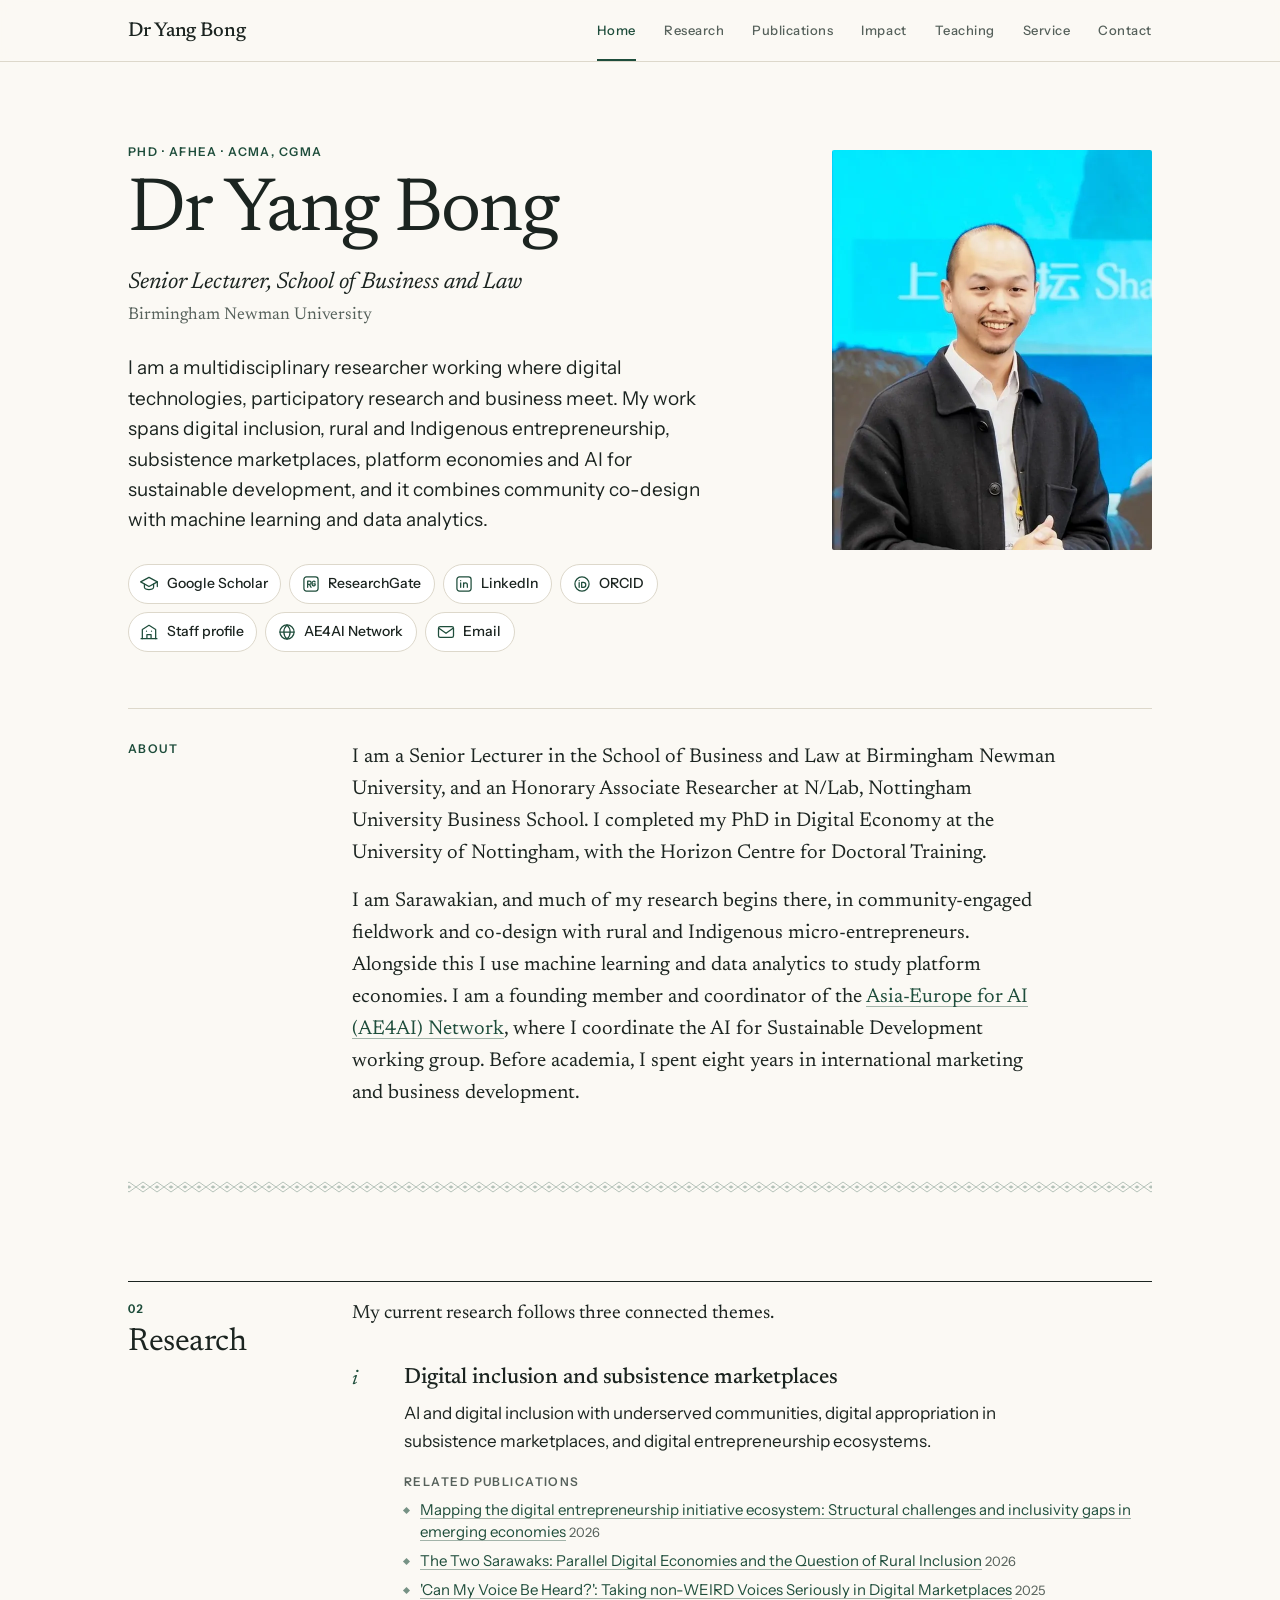
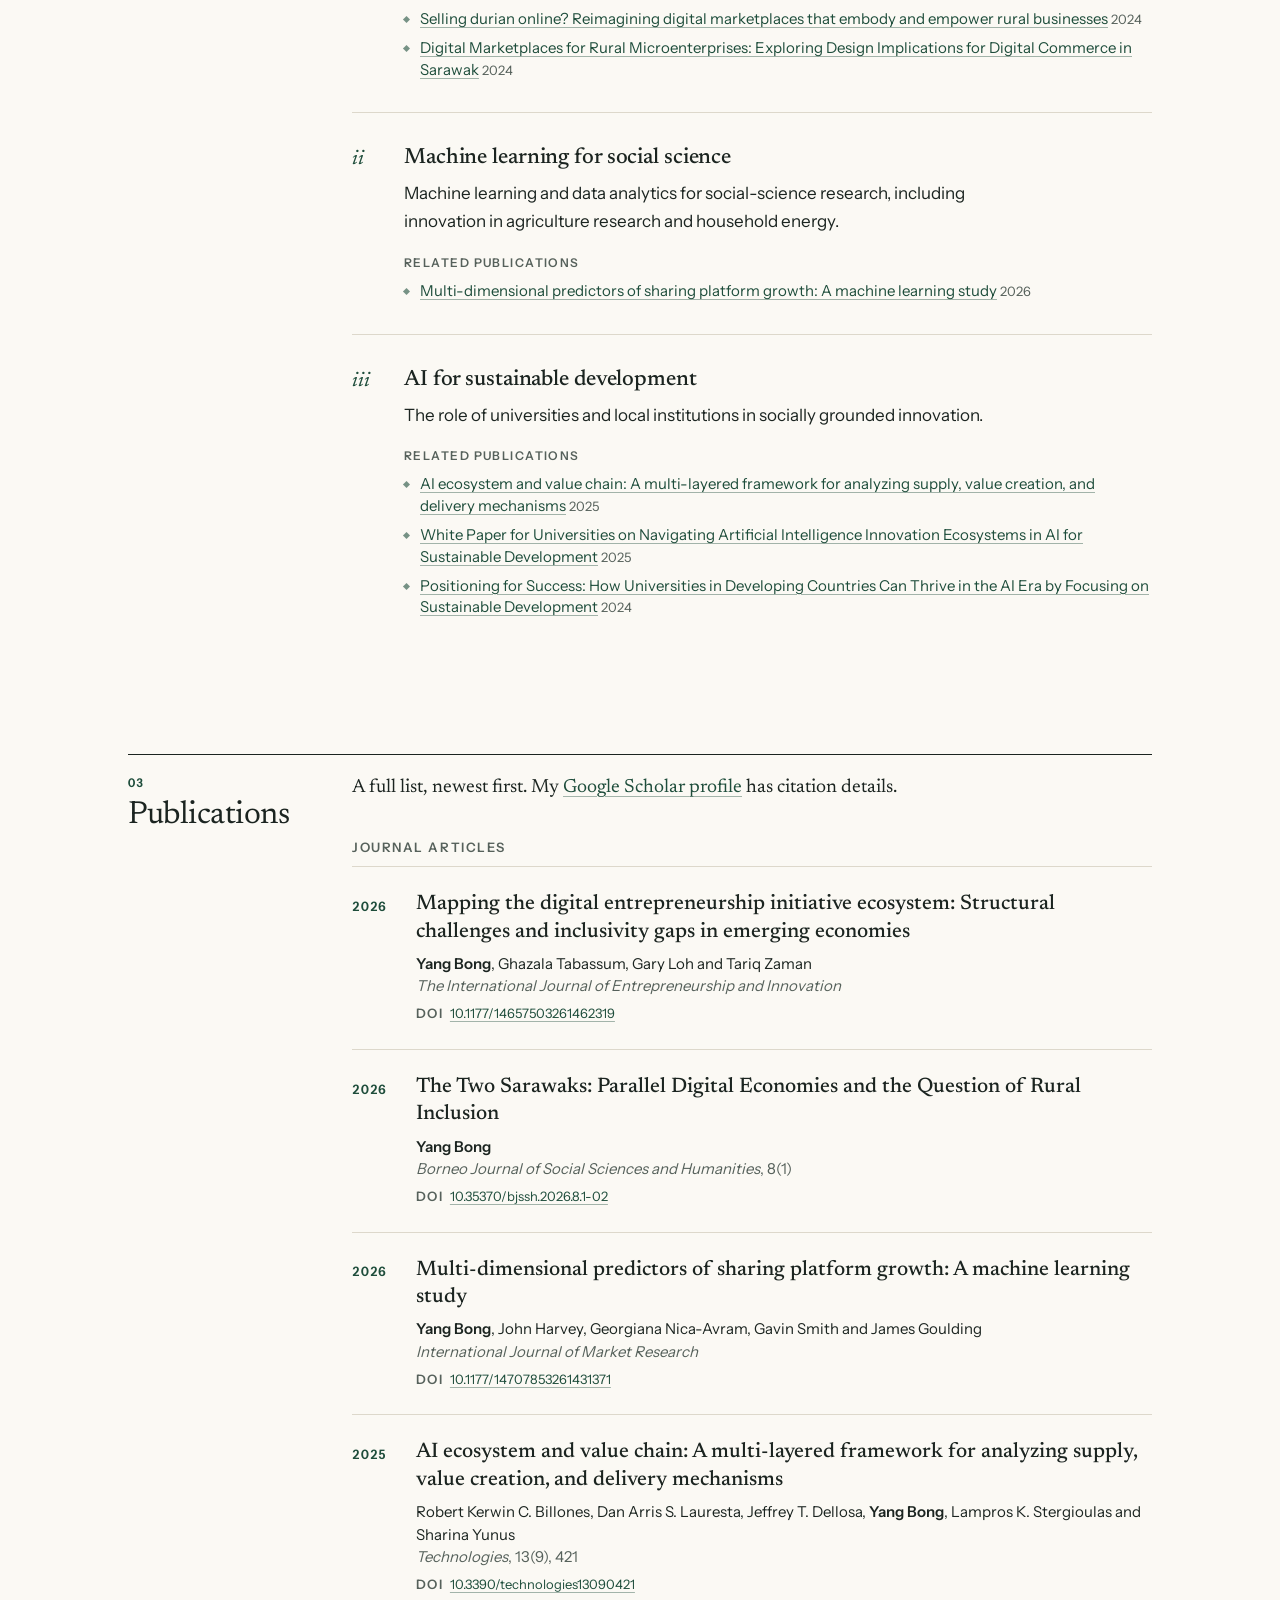
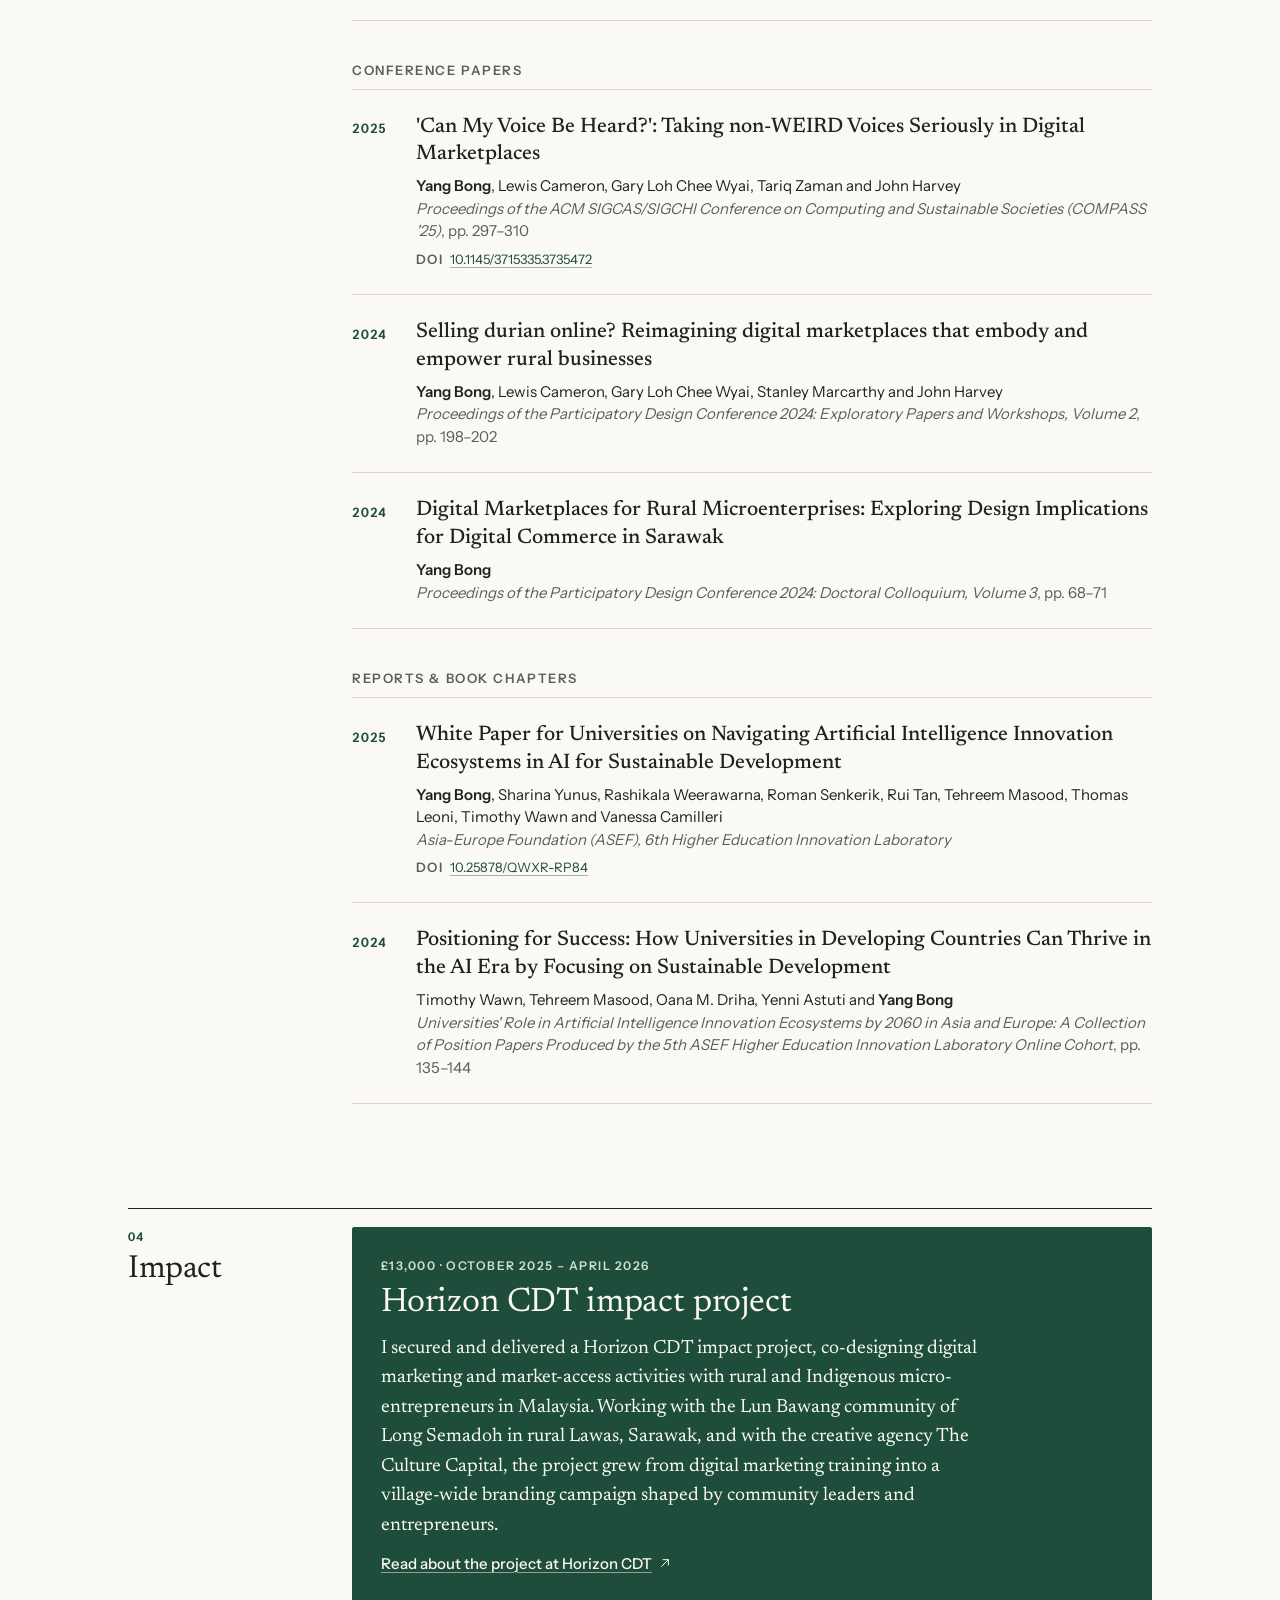
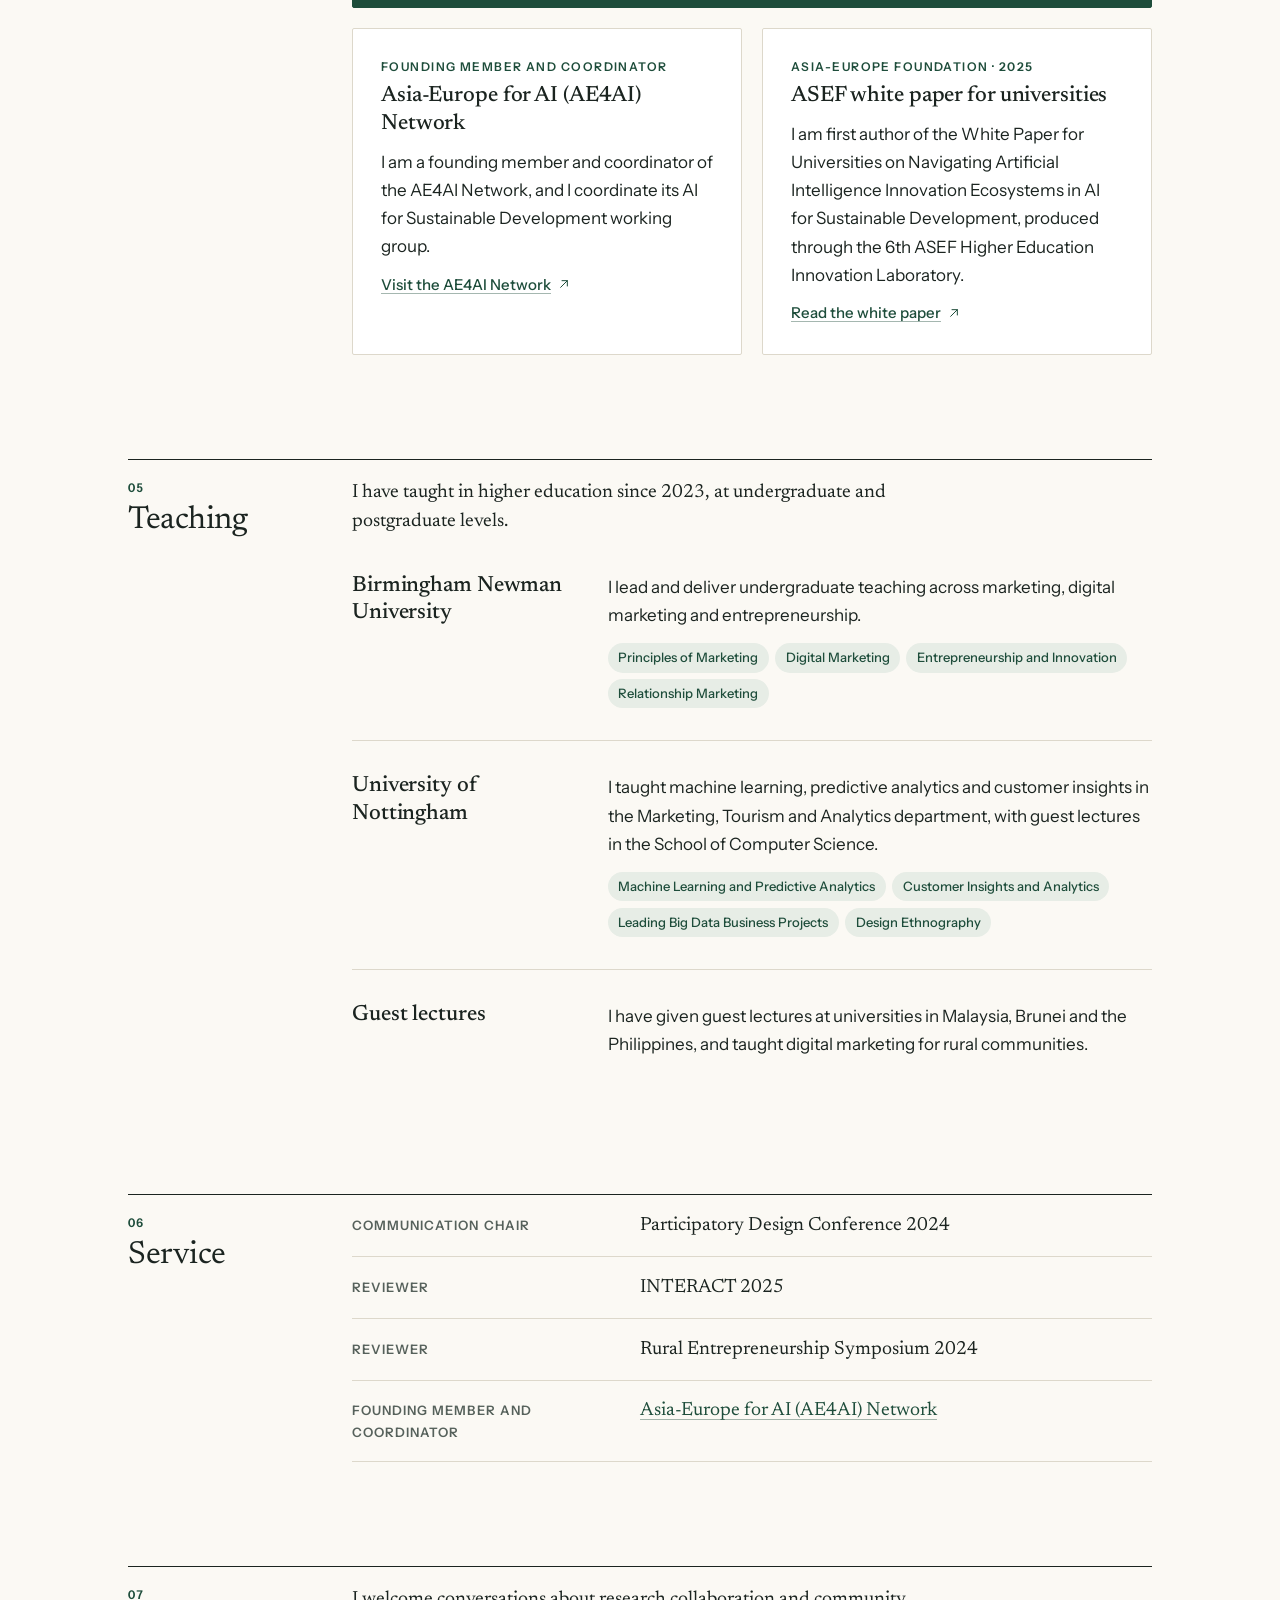
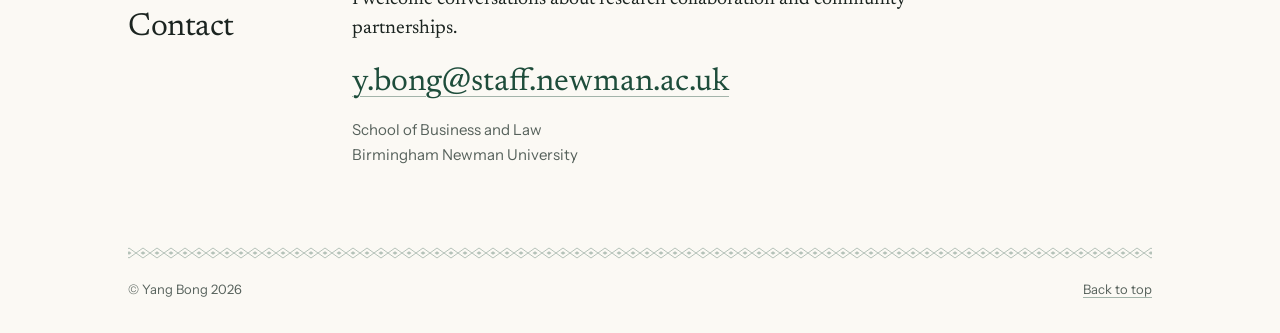
==== index.html @ 95d599af "Build personal academic website Single-page site: content.json for all text, publications generated " ====
<!doctype html>
<html lang="en-GB">
<head>
  <meta charset="utf-8">
  <meta name="viewport" content="width=device-width, initial-scale=1">

  <!-- These head tags are the only text outside content.json: search engines
       and social previews read them before any script runs. Keep them in step
       with hero.bio in content.json. -->
  <title>Dr Yang Bong · Senior Lecturer, Birmingham Newman University</title>
  <meta name="description" content="Dr Yang Bong is a Senior Lecturer at Birmingham Newman University researching digital inclusion, rural and Indigenous entrepreneurship, subsistence marketplaces, platform economies and AI for sustainable development.">
  <meta name="author" content="Yang Bong">
  <link rel="canonical" href="https://yg21-uon.github.io/">

  <meta property="og:type" content="profile">
  <meta property="og:site_name" content="Dr Yang Bong">
  <meta property="og:title" content="Dr Yang Bong · Senior Lecturer, Birmingham Newman University">
  <meta property="og:description" content="Research on digital inclusion, rural and Indigenous entrepreneurship, subsistence marketplaces, platform economies and AI for sustainable development.">
  <meta property="og:url" content="https://yg21-uon.github.io/">
  <meta property="og:image" content="https://yg21-uon.github.io/assets/img/og-image.png">
  <meta property="og:image:width" content="1200">
  <meta property="og:image:height" content="630">
  <meta property="og:image:alt" content="Dr Yang Bong, Senior Lecturer, Birmingham Newman University">
  <meta property="og:locale" content="en_GB">
  <meta name="twitter:card" content="summary_large_image">

  <meta name="theme-color" content="#FBF9F4">
  <meta name="color-scheme" content="light only">
  <link rel="icon" href="assets/img/favicon.svg" type="image/svg+xml">
  <link rel="icon" href="assets/img/favicon-32.png" sizes="32x32" type="image/png">
  <link rel="apple-touch-icon" href="assets/img/apple-touch-icon.png">

  <link rel="preload" href="assets/fonts/newsreader-latin-wght-normal.woff2" as="font" type="font/woff2" crossorigin>
  <link rel="preload" href="assets/fonts/instrument-sans-latin-wght-normal.woff2" as="font" type="font/woff2" crossorigin>
  <link rel="stylesheet" href="assets/css/style.css">
</head>
<body>
  <a class="skip" href="#main" data-text="labels.skip">Skip to content</a>

  <header class="masthead">
    <div class="wrap masthead__inner">
      <a class="masthead__name" href="#home" data-text="hero.name">Dr Yang Bong</a>
      <nav aria-label="Sections"><ul id="nav" class="nav"></ul></nav>
    </div>
  </header>

  <main id="main">
    <section id="home" class="hero wrap" aria-labelledby="hero-name"></section>
    <div class="motif" aria-hidden="true"></div>
    <section id="research" class="section wrap" aria-labelledby="research-h"></section>
    <section id="publications" class="section wrap" aria-labelledby="publications-h"></section>
    <section id="impact" class="section wrap" aria-labelledby="impact-h"></section>
    <section id="teaching" class="section wrap" aria-labelledby="teaching-h"></section>
    <section id="service" class="section wrap" aria-labelledby="service-h"></section>
    <section id="contact" class="section wrap" aria-labelledby="contact-h"></section>
  </main>

  <footer class="footer">
    <div class="motif" aria-hidden="true"></div>
    <div class="wrap footer__inner" id="footer"></div>
  </footer>

  <noscript>
    <p class="noscript">This site needs JavaScript to load its content. You can reach Dr Yang Bong at Birmingham Newman University: https://newman.ac.uk/staff/staff/dr-yang-bong/</p>
  </noscript>

  <script src="assets/js/main.js" defer></script>
</body>
</html>
---- assets/css/style.css ----
/* Dr Yang Bong — personal site. Mobile-first, light mode only.
   Design tokens are in :root; change colours and type there. */

@font-face {
  font-family: "Newsreader";
  src: url("../fonts/newsreader-latin-wght-normal.woff2") format("woff2");
  font-weight: 200 800; font-style: normal; font-display: swap;
}
@font-face {
  font-family: "Newsreader";
  src: url("../fonts/newsreader-latin-wght-italic.woff2") format("woff2");
  font-weight: 200 800; font-style: italic; font-display: swap;
}
@font-face {
  font-family: "Instrument Sans";
  src: url("../fonts/instrument-sans-latin-wght-normal.woff2") format("woff2");
  font-weight: 400 700; font-style: normal; font-display: swap;
}

:root {
  color-scheme: light only;
  /* colour */
  --paper: #FBF9F4;
  --paper-deep: #F3F0E7;
  --ink: #1B2420;
  --muted: #56615B;
  --rule: #DDD8CB;
  --accent: #1E4D3B;        /* deep forest green, the single accent */
  --accent-soft: #E7EDE6;
  /* type */
  --serif: "Newsreader", "Iowan Old Style", Georgia, serif;
  --sans: "Instrument Sans", system-ui, -apple-system, "Segoe UI", sans-serif;
  /* layout */
  --wrap: 68rem;
  --gutter: 1.25rem;
  --masthead: 3.25rem;
}

*, *::before, *::after { box-sizing: border-box; }
html { scroll-behavior: smooth; scroll-padding-top: calc(var(--masthead) + 1.25rem); -webkit-text-size-adjust: 100%; }
@media (prefers-reduced-motion: reduce) { html { scroll-behavior: auto; } }

body {
  margin: 0;
  background: var(--paper);
  color: var(--ink);
  font: 400 1.0625rem/1.65 var(--sans);
  -webkit-font-smoothing: antialiased;
  text-rendering: optimizeLegibility;
}
h1, h2, h3, h4, p, ul, ol, figure, address { margin: 0; padding: 0; }
ul, ol { list-style: none; }
address { font-style: normal; }
img { display: block; max-width: 100%; height: auto; }

a { color: var(--accent); text-decoration: underline; text-decoration-thickness: 1px; text-underline-offset: 0.2em; text-decoration-color: color-mix(in srgb, var(--accent) 40%, transparent); transition: text-decoration-color .15s; }
a:hover { text-decoration-color: var(--accent); }
:focus-visible { outline: 2px solid var(--accent); outline-offset: 3px; border-radius: 2px; }
strong { font-weight: 600; }
.muted { color: var(--muted); }

.wrap { max-width: var(--wrap); margin-inline: auto; padding-inline: var(--gutter); }

.skip { position: absolute; left: -999px; top: 0; background: var(--accent); color: #fff; padding: .6rem 1rem; z-index: 20; }
.skip:focus { left: .5rem; top: .5rem; }
.noscript { max-width: 40rem; margin: 3rem auto; padding: 0 var(--gutter); }

/* ---------- masthead ---------- */
.masthead {
  position: sticky; top: 0; z-index: 10;
  background: color-mix(in srgb, var(--paper) 92%, transparent);
  backdrop-filter: blur(8px); -webkit-backdrop-filter: blur(8px);
  border-bottom: 1px solid var(--rule);
}
.masthead__inner { display: flex; align-items: center; gap: 1.25rem; min-height: var(--masthead); }
.masthead__name { font: 500 1.125rem/1 var(--serif); color: var(--ink); text-decoration: none; white-space: nowrap; letter-spacing: -.005em; }
.masthead nav { min-width: 0; margin-left: auto; }
.nav {
  display: flex; gap: 1.1rem; overflow-x: auto; scrollbar-width: none;
  margin-right: calc(var(--gutter) * -1); padding-right: var(--gutter);
  -webkit-mask-image: linear-gradient(90deg, transparent 0, #000 .75rem, #000 calc(100% - 1.5rem), transparent);
          mask-image: linear-gradient(90deg, transparent 0, #000 .75rem, #000 calc(100% - 1.5rem), transparent);
  padding-left: .75rem;
}
.nav::-webkit-scrollbar { display: none; }
.nav a {
  display: block; padding: .95rem 0 .85rem; white-space: nowrap;
  font-size: .8125rem; font-weight: 500; letter-spacing: .04em;
  color: var(--muted); text-decoration: none; border-bottom: 2px solid transparent;
}
.nav a:hover { color: var(--ink); }
.nav a.is-active { color: var(--accent); border-bottom-color: var(--accent); }

/* ---------- quiet Borneo motif: a woven diamond band ---------- */
.motif {
  height: 12px;
  background: url("data:image/svg+xml,%3Csvg xmlns='http://www.w3.org/2000/svg' width='28' height='12' viewBox='0 0 28 12'%3E%3Cg fill='none' stroke='%231E4D3B' stroke-width='1'%3E%3Cpath d='M0 6 7 1l7 5-7 5z'/%3E%3Cpath d='M14 6l7-5 7 5-7 5z'/%3E%3C/g%3E%3Cpath d='M7 4.200 9.500 6 7 7.800 4.500 6zM21 4.200 23.500 6 21 7.800 18.500 6z' fill='%231E4D3B'/%3E%3C/svg%3E") center / 28px 12px repeat-x;
  opacity: .32;
  max-width: calc(var(--wrap) - 2 * var(--gutter));
  margin-inline: max(var(--gutter), calc((100% - var(--wrap)) / 2 + var(--gutter)));
}

/* ---------- hero ---------- */
.hero { display: grid; gap: 2rem; padding-top: 2.5rem; padding-bottom: 3rem; min-height: 60vh; }
.eyebrow, .label, .section__no {
  font-size: .75rem; font-weight: 600; letter-spacing: .12em; text-transform: uppercase; color: var(--accent);
}
h1 { font: 400 clamp(2.75rem, 11vw, 4.75rem)/1.02 var(--serif); letter-spacing: -.022em; margin-top: .75rem; }
.hero__role { margin-top: 1rem; font: 400 1.25rem/1.35 var(--serif); font-style: italic; }
.hero__role span { font-style: normal; color: var(--muted); font-size: 1.0625rem; }
.hero__bio { margin-top: 1.5rem; max-width: 36rem; font-size: 1.125rem; line-height: 1.6; }

.links { display: flex; flex-wrap: wrap; gap: .5rem; margin-top: 1.75rem; }
.links a {
  display: inline-flex; align-items: center; gap: .45rem; min-height: 2.5rem; padding: .4rem .8rem .4rem .65rem;
  border: 1px solid var(--rule); border-radius: 999px; background: #fff;
  font-size: .875rem; font-weight: 500; color: var(--ink); text-decoration: none;
  transition: border-color .15s, color .15s, background .15s;
}
.links a:hover { border-color: var(--accent); color: var(--accent); background: var(--accent-soft); }
.links .icon { color: var(--accent); flex: none; }

.portrait { order: -1; width: min(62%, 15rem); }
.portrait img, .portrait__placeholder { width: 100%; aspect-ratio: 4 / 5; object-fit: cover; border-radius: 2px; }
.portrait__placeholder {
  display: grid; place-items: center; background: var(--accent); color: var(--paper);
  background-image:
    linear-gradient(135deg, rgba(251,249,244,.07) 25%, transparent 25%),
    linear-gradient(225deg, rgba(251,249,244,.07) 25%, transparent 25%),
    linear-gradient(45deg, rgba(251,249,244,.07) 25%, transparent 25%),
    linear-gradient(315deg, rgba(251,249,244,.07) 25%, transparent 25%);
  background-size: 28px 28px; background-position: 14px 0, 14px 0, 0 0, 0 0;
}
.portrait__placeholder span { font: 300 4.5rem/1 var(--serif); letter-spacing: .02em; }

.about { border-top: 1px solid var(--rule); padding-top: 1.75rem; }
.about__h { font: 600 .75rem/1.4 var(--sans); letter-spacing: .12em; text-transform: uppercase; color: var(--accent); margin-bottom: .9rem; }
.about__body p { font: 400 1.1875rem/1.6 var(--serif); }
.about__body p + p { margin-top: 1rem; }

/* ---------- sections ---------- */
.section { padding-top: 3.5rem; padding-bottom: 1rem; }
.section__head { display: flex; align-items: baseline; gap: .9rem; border-top: 1px solid var(--ink); padding-top: .9rem; margin-bottom: 1.5rem; }
.section__no { font-variant-numeric: tabular-nums; }
h2 { font: 400 clamp(1.875rem, 6vw, 2.5rem)/1.1 var(--serif); letter-spacing: -.015em; }
h3 { font: 500 1.375rem/1.25 var(--serif); letter-spacing: -.005em; }
.lede { font: 400 1.1875rem/1.55 var(--serif); max-width: 40rem; color: var(--ink); }
.label { margin-bottom: .4rem; }

/* research */
.themes { margin-top: 1.75rem; }
.theme { display: grid; grid-template-columns: 2rem 1fr; gap: .25rem; padding: 1.5rem 0; border-top: 1px solid var(--rule); }
.theme__no { font: italic 400 1.25rem/1.4 var(--serif); color: var(--accent); }
.theme h3 + p { margin-top: .4rem; max-width: 38rem; }
.theme .label { margin-top: 1.1rem; color: var(--muted); }
.related li { position: relative; padding-left: 1rem; font-size: .9375rem; line-height: 1.45; margin-top: .45rem; }
.related li::before { content: ""; position: absolute; left: 0; top: .6em; width: 5px; height: 5px; background: var(--accent); transform: rotate(45deg); opacity: .6; }
.related .muted { font-size: .8125rem; white-space: nowrap; }

/* publications */
.group { margin-top: 2.5rem; padding-bottom: .6rem; border-bottom: 1px solid var(--rule); font: 600 .8125rem/1.4 var(--sans); letter-spacing: .12em; text-transform: uppercase; color: var(--muted); }
.pub { display: grid; grid-template-columns: 1fr; gap: .15rem; padding: 1.25rem 0; border-bottom: 1px solid var(--rule); scroll-margin-top: calc(var(--masthead) + 1rem); }
.pub:target { background: var(--accent-soft); box-shadow: 0 0 0 .75rem var(--accent-soft); border-color: transparent; }
.pub__year { font-size: .8125rem; font-weight: 600; letter-spacing: .06em; color: var(--accent); font-variant-numeric: tabular-nums; }
.pub__title { font: 500 1.1875rem/1.32 var(--serif); letter-spacing: 0; }
.pub__title a { color: var(--ink); text-decoration-color: transparent; }
.pub__title a:hover { color: var(--accent); text-decoration-color: var(--accent); }
.pub__authors { margin-top: .4rem; font-size: .9375rem; line-height: 1.5; }
.pub__venue { font-size: .9375rem; line-height: 1.5; color: var(--muted); }
.pub__venue cite { font-style: italic; }
.pub__doi { margin-top: .35rem; font-size: .8125rem; overflow-wrap: anywhere; }
.pub__doi span { font-weight: 600; letter-spacing: .1em; color: var(--muted); margin-right: .25rem; }

/* impact */
.impact { display: grid; gap: 1rem; }
.impact__item { padding: 1.5rem; border: 1px solid var(--rule); border-radius: 2px; background: #fff; }
.impact__item p:not(.label) { margin-top: .6rem; }
.impact__item--lead { background: var(--accent); border-color: var(--accent); color: var(--paper); padding: 1.75rem 1.5rem; }
.impact__item--lead .label { color: #CFE0D3; }
.impact__item--lead h3 { font-size: 1.75rem; font-weight: 400; }
.impact__item--lead p:not(.label) { font: 400 1.1875rem/1.55 var(--serif); max-width: 38rem; }
.impact__item--lead a { color: var(--paper); text-decoration-color: rgba(251,249,244,.5); }
.impact__item--lead a:hover { text-decoration-color: var(--paper); }
.impact__item--lead :focus-visible { outline-color: var(--paper); }
.more { display: inline-flex; align-items: center; gap: .3rem; font: 500 .9375rem/1.4 var(--sans); }
.more .icon { width: 16px; height: 16px; }

/* teaching */
.rows { margin-top: 1.75rem; }
.row { display: grid; gap: .5rem; padding: 1.5rem 0; border-top: 1px solid var(--rule); }
.tags { display: flex; flex-wrap: wrap; gap: .4rem; margin-top: .9rem; }
.tags li { font-size: .8125rem; font-weight: 500; padding: .25rem .65rem; border-radius: 999px; background: var(--accent-soft); color: var(--accent); }

/* service */
.service li { display: grid; gap: .1rem; padding: 1rem 0; border-top: 1px solid var(--rule); }
.service li:last-child { border-bottom: 1px solid var(--rule); }
.service__role { font-size: .8125rem; font-weight: 600; letter-spacing: .08em; text-transform: uppercase; color: var(--muted); }
.service__org { font: 400 1.1875rem/1.35 var(--serif); }

/* contact */
.contact__email { margin-top: 1.25rem; font: 400 clamp(1.3rem, 6vw, 2rem)/1.2 var(--serif); overflow-wrap: anywhere; }
.contact address { margin-top: 1rem; color: var(--muted); font-size: .9375rem; }

/* footer */
.footer { margin-top: 4rem; }
.footer__inner { display: flex; justify-content: space-between; gap: 1rem; padding-top: 1.25rem; padding-bottom: 2rem; font-size: .8125rem; color: var(--muted); }
.footer a { color: var(--muted); }

/* ---------- larger screens ---------- */
@media (min-width: 48rem) {
  :root { --gutter: 2rem; --masthead: 3.75rem; }
  body { font-size: 1.0625rem; }
  .nav { gap: 1.75rem; -webkit-mask-image: none; mask-image: none; margin-right: 0; padding: 0; overflow: visible; }
  .nav a { padding: 1.25rem 0 1.1rem; }
  .masthead__name { font-size: 1.25rem; }

  .hero { grid-template-columns: minmax(0, 1fr) 17rem; column-gap: 3.5rem; row-gap: 3.5rem; padding-top: 5rem; padding-bottom: 4.5rem; align-items: start; }
  .portrait { order: 0; width: 100%; margin-top: .5rem; }
  .portrait__placeholder span { font-size: 6rem; }
  .hero__role { font-size: 1.4375rem; }
  .hero__bio { font-size: 1.1875rem; }
  .about { grid-column: 1 / -1; display: grid; grid-template-columns: 12rem minmax(0, 1fr); column-gap: 2rem; padding-top: 2rem; }
  .about__body { max-width: 44rem; columns: 1; }
  .about__body p { font-size: 1.25rem; }

  .section { display: grid; grid-template-columns: 12rem minmax(0, 1fr); column-gap: 2rem; padding-top: 5.5rem; border: 0; }
  .section::before { content: ""; grid-column: 1 / -1; border-top: 1px solid var(--ink); margin-bottom: 1.1rem; }
  .section__head { display: block; border: 0; padding: 0; margin: 0; position: sticky; top: calc(var(--masthead) + 1.5rem); align-self: start; }
  .section__head h2 { margin-top: .35rem; font-size: 2rem; }

  .theme { grid-template-columns: 3rem 1fr; padding: 2rem 0; }
  .themes .theme:first-child, .rows .row:first-child { border-top: 0; padding-top: 0; }
  .themes, .rows { margin-top: 2.25rem; }
  .pub { grid-template-columns: 3.5rem 1fr; gap: 0 .5rem; padding: 1.5rem 0; }
  .pub__year { padding-top: .3rem; }
  .pub__title { font-size: 1.3125rem; }
  .group:first-of-type { margin-top: 2.25rem; }

  .impact { grid-template-columns: 1fr 1fr; gap: 1.25rem; }
  .impact__item--lead { grid-column: 1 / -1; padding: 2.5rem; }
  .impact__item--lead h3 { font-size: 2.125rem; }
  .impact__item { padding: 1.75rem; }

  .row { grid-template-columns: 14rem 1fr; gap: 2rem; padding: 2rem 0; }
  .service li { grid-template-columns: 16rem 1fr; align-items: baseline; gap: 2rem; padding: 1.1rem 0; }
}

@media (min-width: 64rem) {
  .hero { grid-template-columns: minmax(0, 1fr) 20rem; column-gap: 5rem; }
}

@media print {
  .masthead, .links, .motif, .footer a { display: none; }
  body { background: #fff; }
}

@media (min-width: 48rem) {
  .service li:first-child { border-top: 0; padding-top: 0; }
}
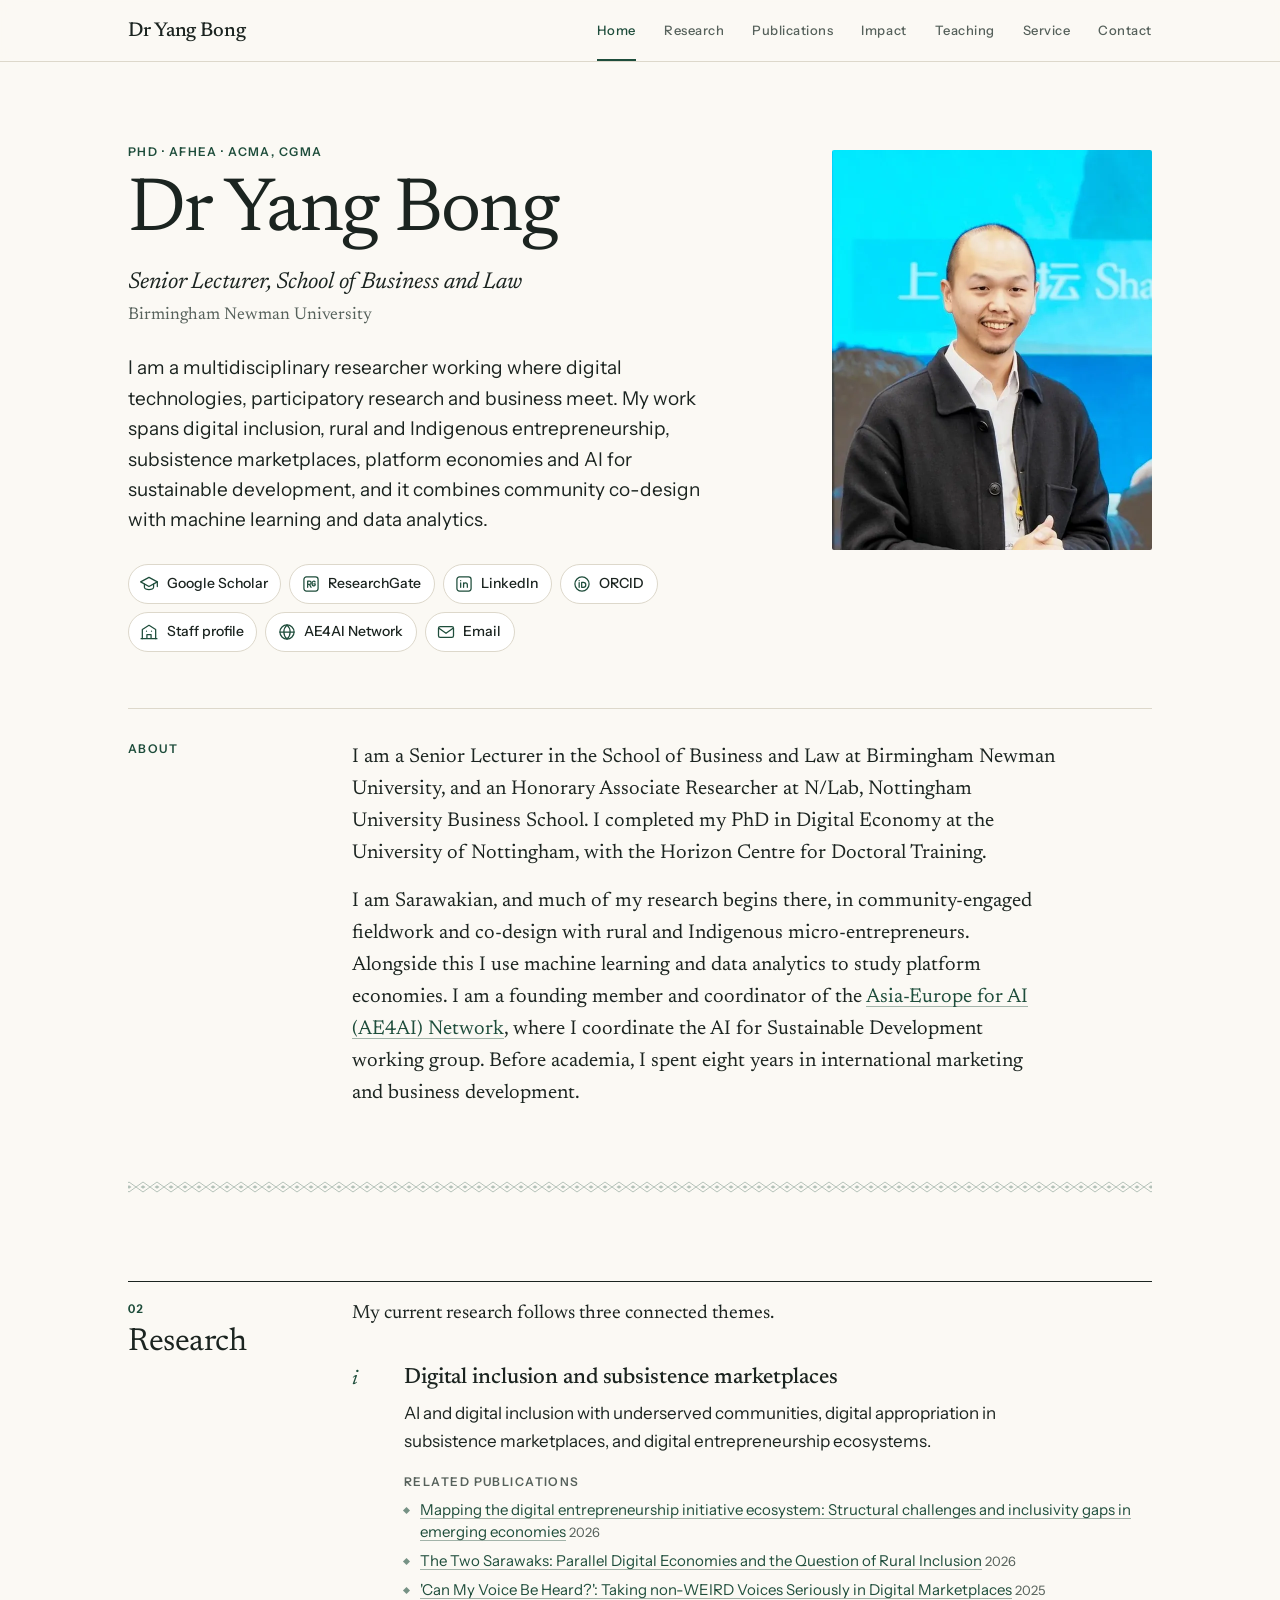
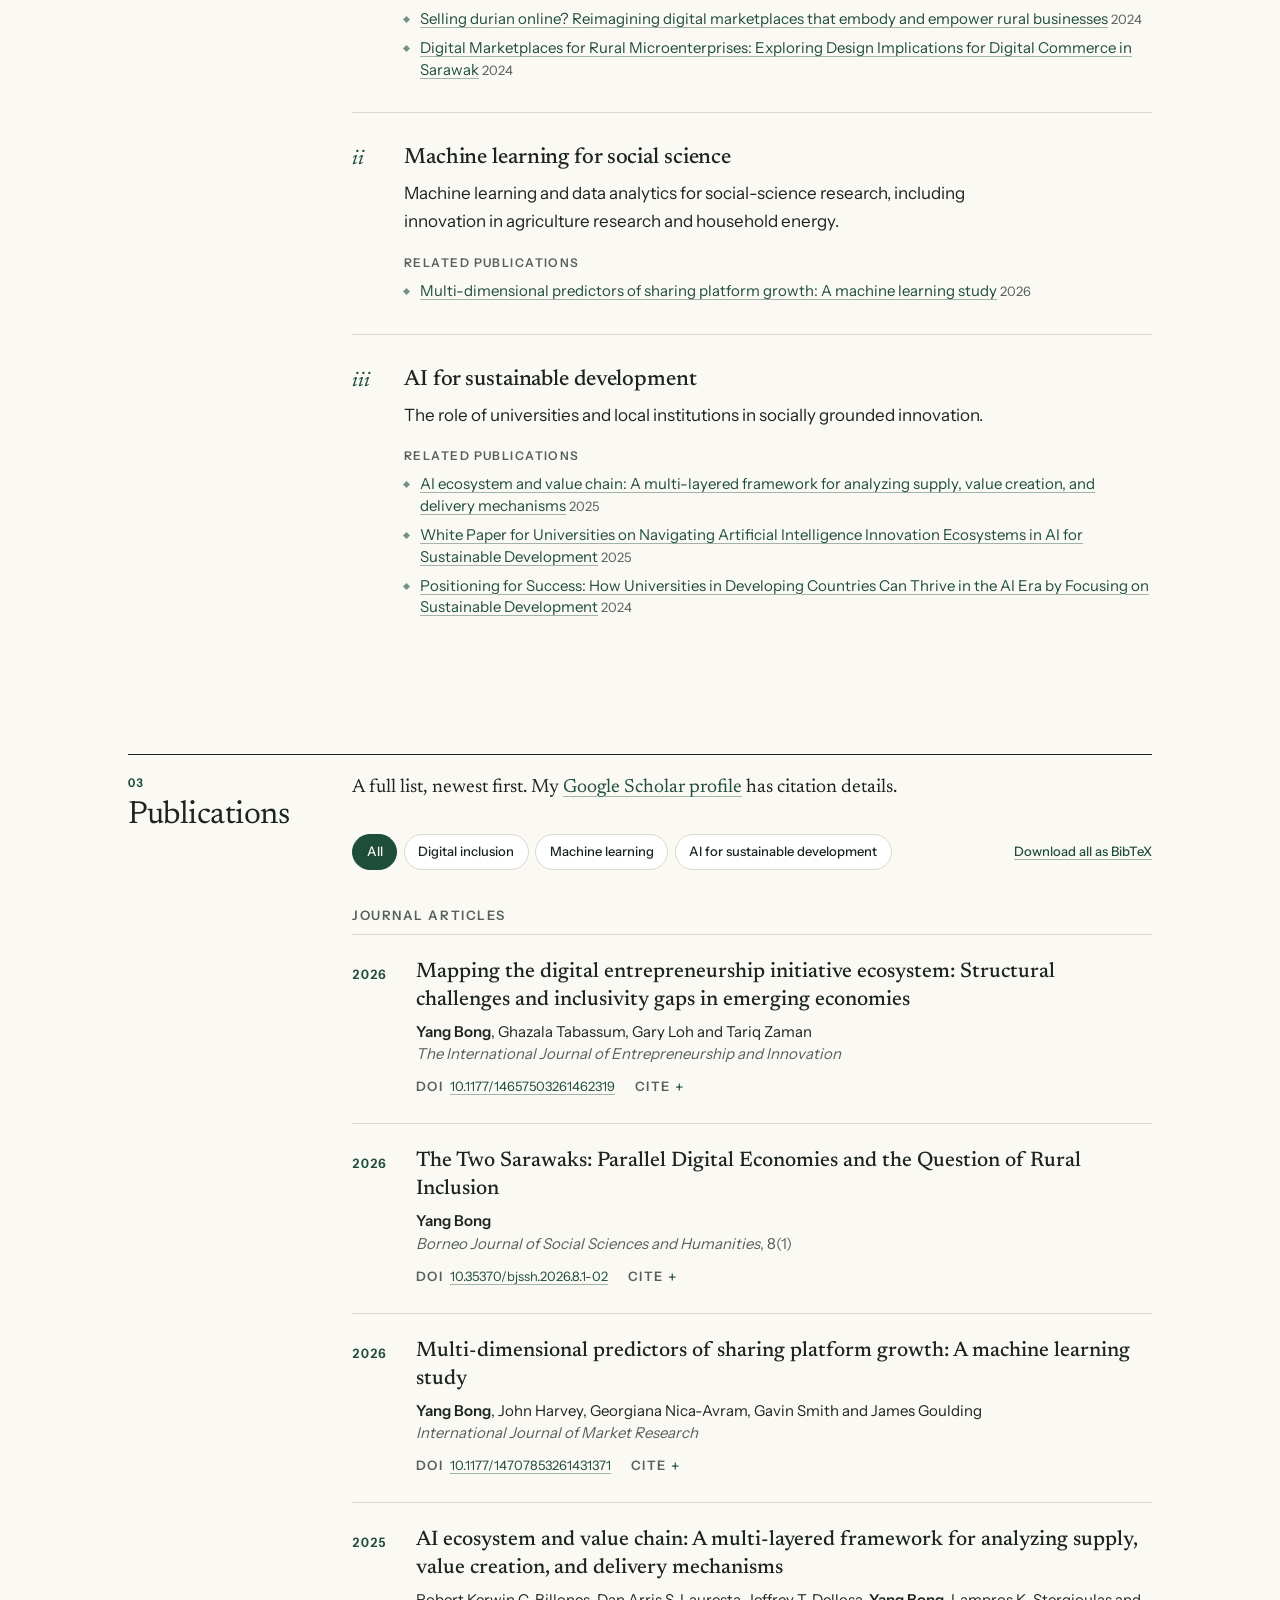
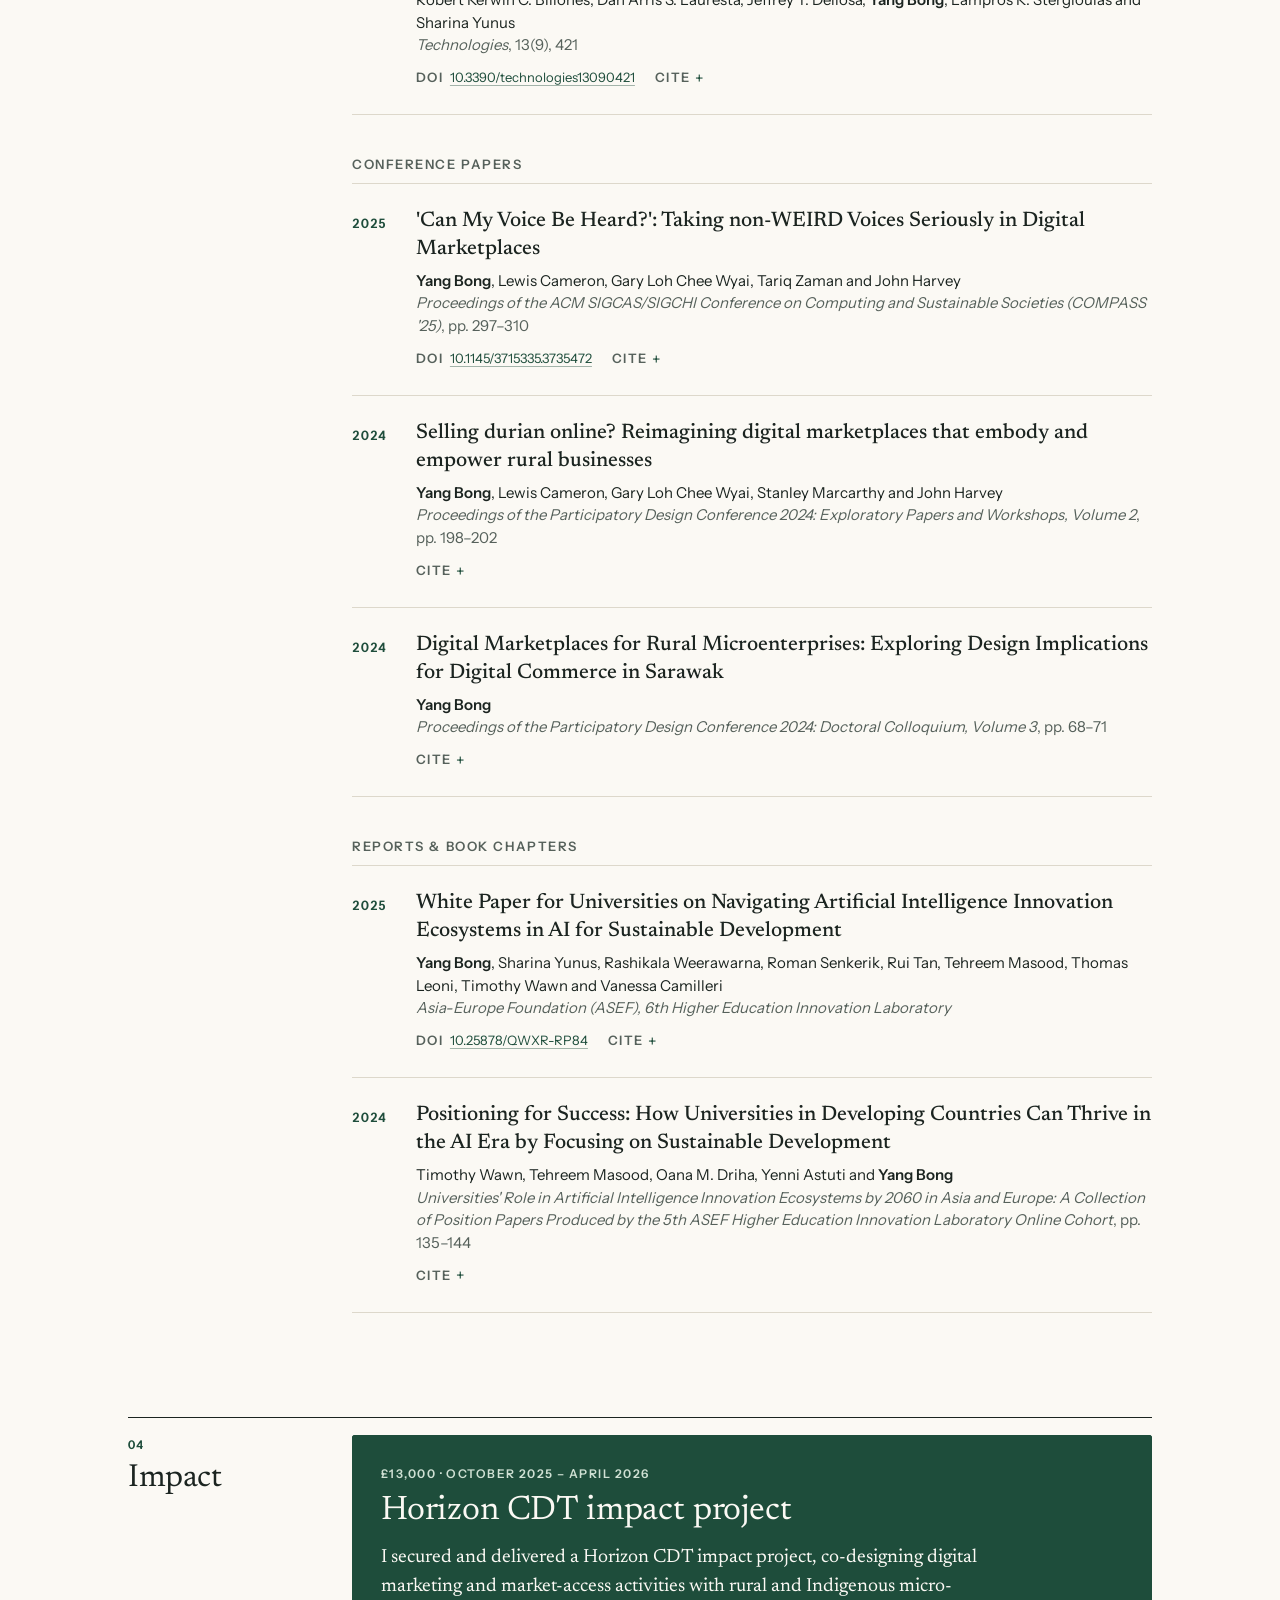
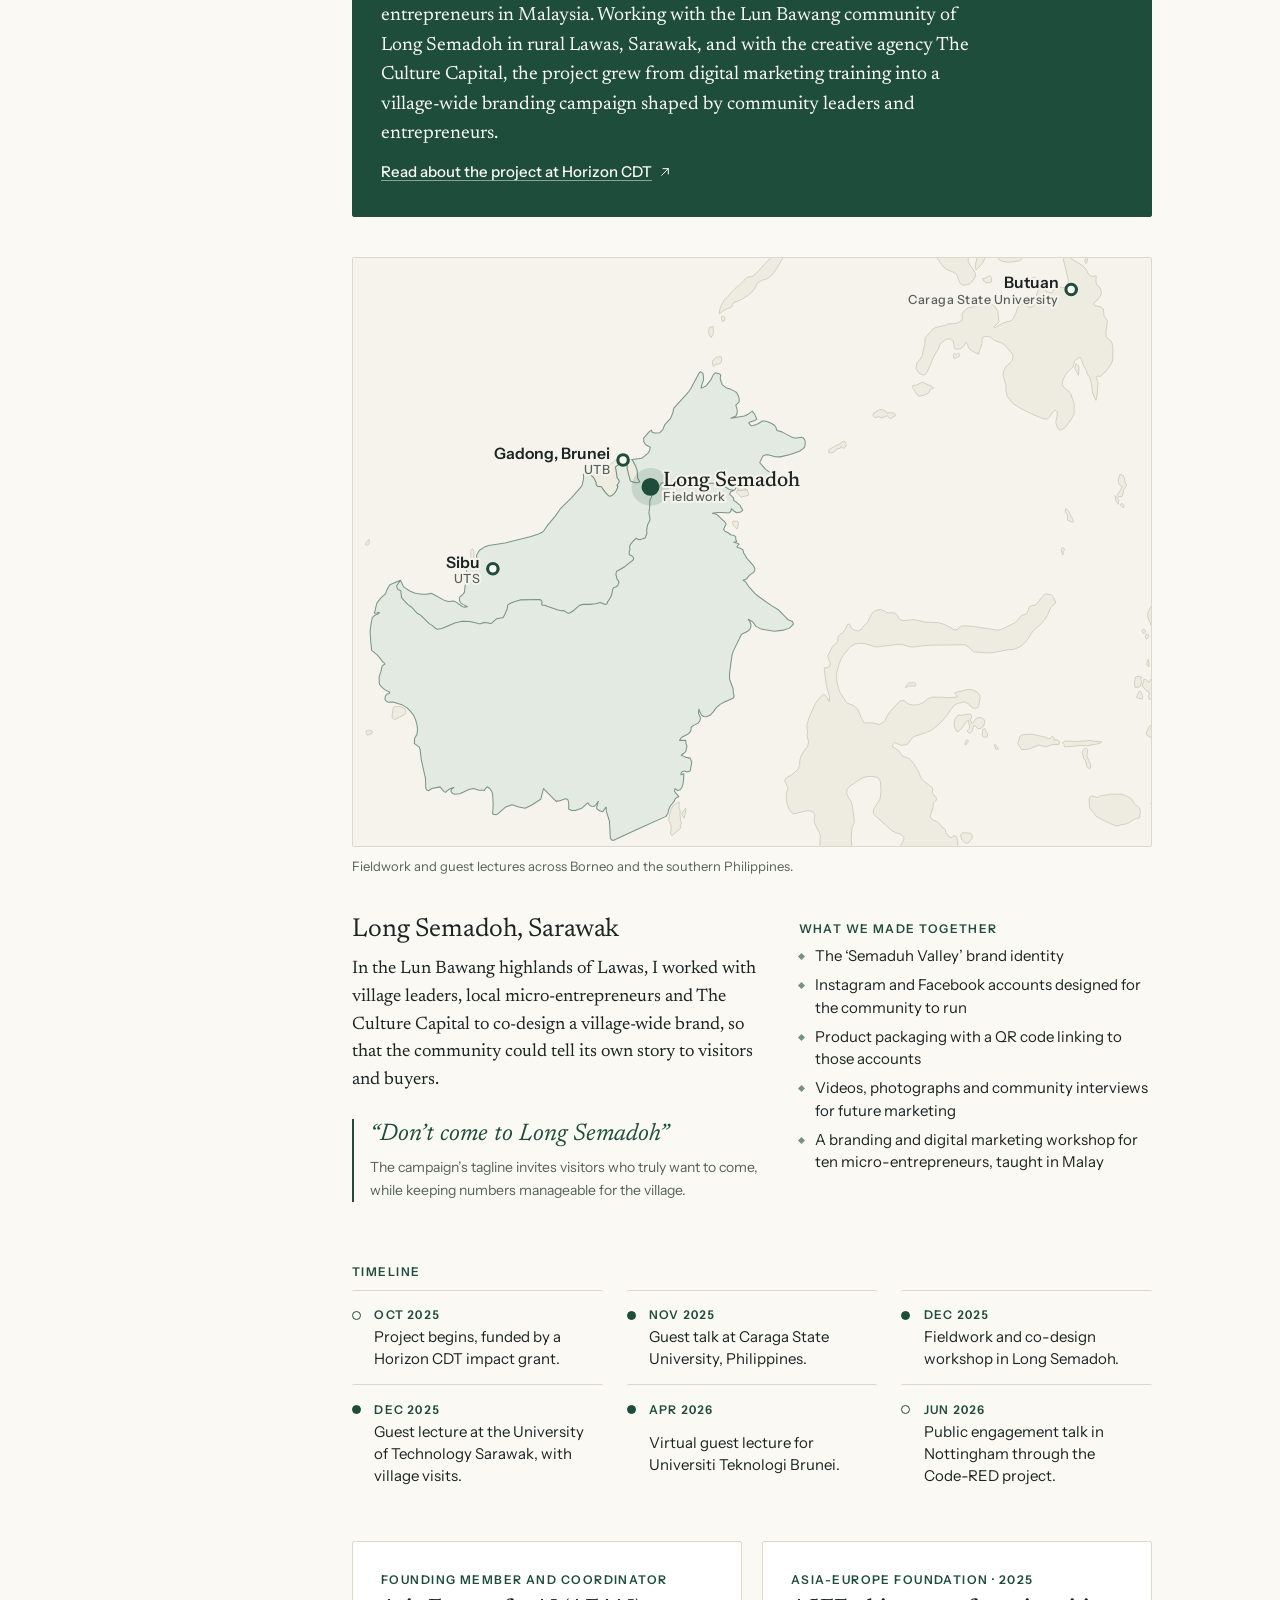
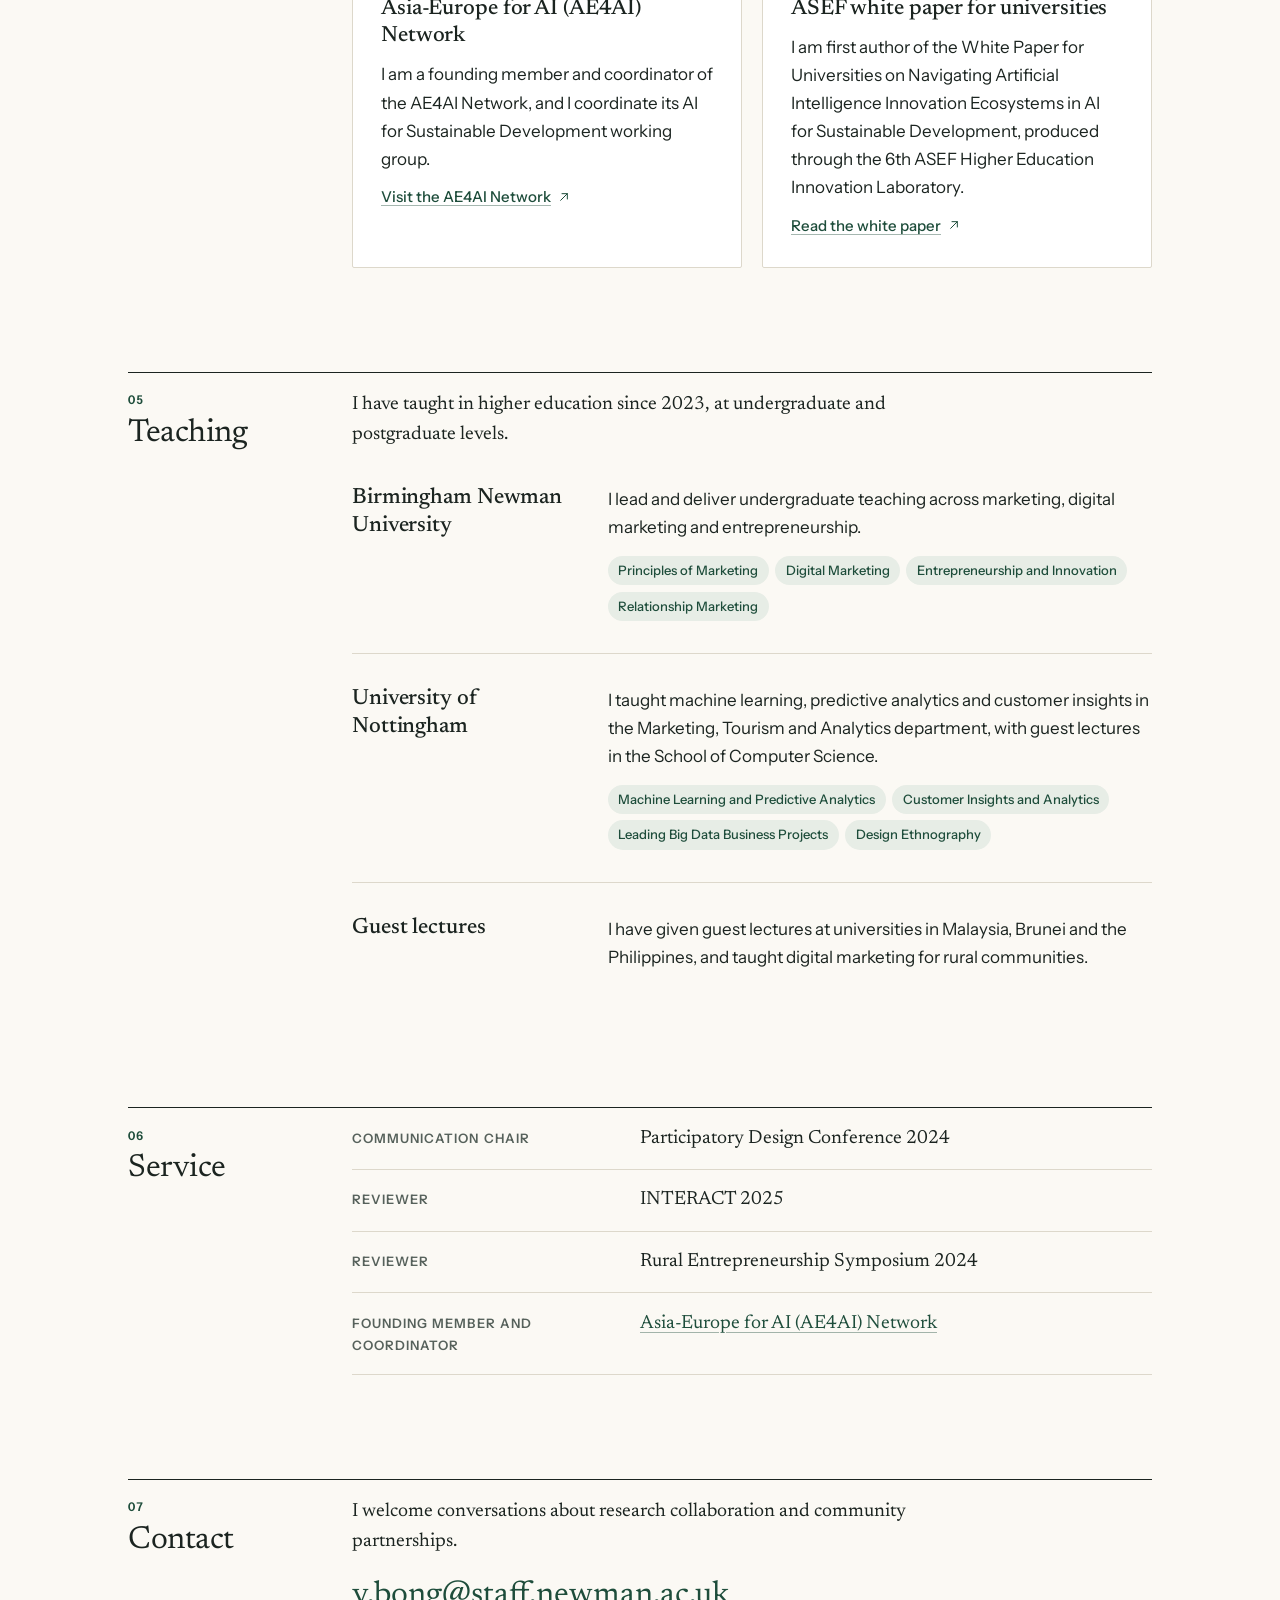
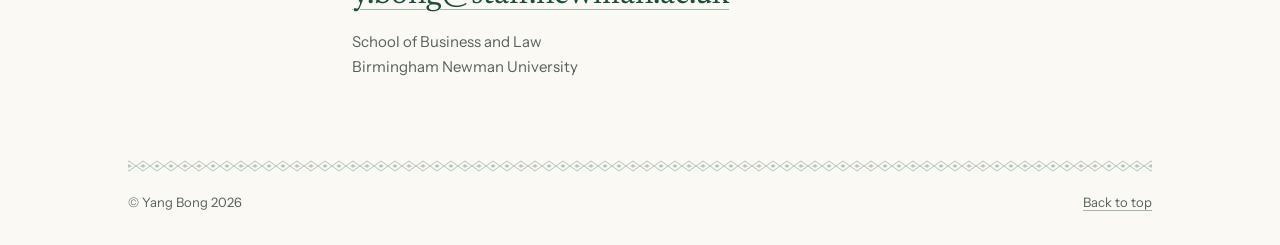
==== commit 7bb57c29: "Add impact map and timeline, publication tools, audit fixes - Long Semadoh project: map of fieldwork" ====
--- a/index.html
+++ b/index.html
@@ -32,6 +32,10 @@
 
   <link rel="preload" href="assets/fonts/newsreader-latin-wght-normal.woff2" as="font" type="font/woff2" crossorigin>
   <link rel="preload" href="assets/fonts/instrument-sans-latin-wght-normal.woff2" as="font" type="font/woff2" crossorigin>
+  <!-- Start these downloads early; paths must match content.json (hero.photo). -->
+  <link rel="preload" href="content.json" as="fetch" crossorigin>
+  <link rel="preload" href="publications.json" as="fetch" crossorigin>
+  <link rel="preload" href="assets/img/headshot.webp" as="image" type="image/webp" fetchpriority="high">
   <link rel="stylesheet" href="assets/css/style.css">
 </head>
 <body>
--- a/assets/css/style.css
+++ b/assets/css/style.css
@@ -52,6 +52,8 @@
 ul, ol { list-style: none; }
 address { font-style: normal; }
 img { display: block; max-width: 100%; height: auto; }
+[hidden] { display: none !important; }
+button { font: inherit; color: inherit; }
 
 a { color: var(--accent); text-decoration: underline; text-decoration-thickness: 1px; text-underline-offset: 0.2em; text-decoration-color: color-mix(in srgb, var(--accent) 40%, transparent); transition: text-decoration-color .15s; }
 a:hover { text-decoration-color: var(--accent); }
@@ -63,6 +65,9 @@
 
 .skip { position: absolute; left: -999px; top: 0; background: var(--accent); color: #fff; padding: .6rem 1rem; z-index: 20; }
 .skip:focus { left: .5rem; top: .5rem; }
+/* Until main.js has rendered, hold space and hide what would jump. */
+html:not(.is-ready) main { min-height: 100vh; }
+html:not(.is-ready) .footer, html:not(.is-ready) .motif, html:not(.is-ready) .section { visibility: hidden; }
 .noscript { max-width: 40rem; margin: 3rem auto; padding: 0 var(--gutter); }
 
 /* ---------- masthead ---------- */
@@ -185,6 +190,84 @@
 .more { display: inline-flex; align-items: center; gap: .3rem; font: 500 .9375rem/1.4 var(--sans); }
 .more .icon { width: 16px; height: 16px; }
 
+
+/* publication tools */
+.pubtools { display: flex; flex-wrap: wrap; align-items: center; justify-content: space-between; gap: .75rem 1.5rem; margin-top: 1.75rem; }
+.filter { display: flex; flex-wrap: wrap; gap: .4rem; }
+.filter button {
+  min-height: 2.25rem; padding: .3rem .85rem; border: 1px solid var(--rule); border-radius: 999px; background: #fff;
+  font-size: .8125rem; font-weight: 500; cursor: pointer; transition: background .15s, border-color .15s, color .15s;
+}
+.filter button:hover { border-color: var(--accent); color: var(--accent); }
+.filter button[aria-pressed="true"] { background: var(--accent); border-color: var(--accent); color: var(--paper); }
+.filter__status { position: absolute; width: 1px; height: 1px; overflow: hidden; clip: rect(0 0 0 0); }
+.pubtools__bib { font-size: .8125rem; font-weight: 500; }
+
+.pub__meta { display: flex; flex-wrap: wrap; align-items: baseline; gap: .25rem 1.25rem; margin-top: .35rem; }
+.pub__meta .pub__doi { margin-top: 0; }
+.cite summary {
+  display: inline-flex; align-items: center; gap: .3rem; cursor: pointer; list-style: none;
+  font-size: .8125rem; font-weight: 600; letter-spacing: .1em; text-transform: uppercase; color: var(--muted);
+}
+.cite summary::-webkit-details-marker { display: none; }
+.cite summary::after { content: "+"; font-weight: 400; font-size: 1rem; line-height: 1; color: var(--accent); }
+.cite[open] summary::after { content: "\2212"; }
+.cite summary:hover { color: var(--accent); }
+.cite[open] { flex-basis: 100%; }
+.cite__panel { margin-top: .75rem; padding: 1rem; background: var(--paper-deep); border-radius: 2px; display: grid; gap: 1rem; }
+.cite__row { display: grid; grid-template-columns: 1fr auto; gap: .35rem .75rem; align-items: start; }
+.cite__label { grid-column: 1 / -1; font-size: .6875rem; font-weight: 600; letter-spacing: .12em; text-transform: uppercase; color: var(--muted); }
+.cite__text { font-size: .875rem; line-height: 1.5; overflow-wrap: anywhere; }
+.cite__bib { margin: 0; font: .75rem/1.5 ui-monospace, "SF Mono", Menlo, Consolas, monospace; white-space: pre-wrap; overflow-wrap: anywhere; color: var(--ink); }
+.copy {
+  min-height: 2rem; padding: .2rem .7rem; border: 1px solid var(--rule); border-radius: 999px; background: #fff;
+  font-size: .75rem; font-weight: 600; cursor: pointer;
+}
+.copy:hover { border-color: var(--accent); color: var(--accent); }
+.copy.is-done { background: var(--accent); border-color: var(--accent); color: var(--paper); }
+
+/* impact project: map, story, timeline */
+.project { display: grid; gap: 2rem; padding: 2rem 0 1rem; }
+.map { margin: 0; }
+.map__frame { position: relative; background: #F6F3EC; border: 1px solid var(--rule); border-radius: 2px; overflow: hidden; }
+.map__frame img { width: 100%; height: auto; }
+.map__marks { position: absolute; inset: 0; width: 100%; height: 100%; overflow: visible; }
+.map figcaption { margin-top: .6rem; font-size: .8125rem; color: var(--muted); }
+.mark__dot { fill: var(--paper); stroke: var(--accent); stroke-width: 3; transform-box: fill-box; transform-origin: center; transition: transform .2s; }
+.mark--primary .mark__dot { fill: var(--accent); }
+.mark__halo { fill: var(--accent); opacity: .14; transform-box: fill-box; transform-origin: center; transition: opacity .2s, transform .2s; }
+.mark__label, .mark__note {
+  font-family: var(--sans); paint-order: stroke; stroke: #F6F3EC; stroke-width: 4px; stroke-linejoin: round;
+}
+.mark__label { font-size: 15px; font-weight: 600; fill: var(--ink); }
+.mark--primary .mark__label { font-family: var(--serif); font-size: 20px; font-weight: 500; }
+.mark__note { font-size: 12px; font-weight: 500; fill: var(--muted); letter-spacing: .04em; }
+@media (max-width: 47.99rem) {
+  .mark__label { font-size: 27px; } .mark--primary .mark__label { font-size: 32px; } .mark__note { font-size: 21px; } .mark__label, .mark__note { stroke-width: 7px; } .mark__dot { stroke-width: 4; }
+}
+.mark.is-lit .mark__dot { transform: scale(1.6); }
+.mark.is-lit .mark__halo { opacity: .25; transform: scale(1.3); }
+@media (prefers-reduced-motion: reduce) { .mark__dot, .mark__halo { transition: none; } }
+
+.project__story h3 { font-size: 1.625rem; font-weight: 400; }
+.project__story h3 + p { margin-top: .6rem; font: 400 1.125rem/1.55 var(--serif); }
+.tagline { margin: 1.5rem 0; padding-left: 1rem; border-left: 2px solid var(--accent); }
+.tagline p { font: italic 400 1.5rem/1.25 var(--serif); color: var(--accent); }
+.tagline p::before { content: "\201C"; } .tagline p::after { content: "\201D"; }
+.tagline footer { margin-top: .4rem; font-size: .875rem; color: var(--muted); }
+.outputs li { position: relative; padding-left: 1rem; margin-top: .4rem; font-size: .9375rem; line-height: 1.5; }
+.outputs li::before { content: ""; position: absolute; left: 0; top: .6em; width: 5px; height: 5px; background: var(--accent); transform: rotate(45deg); opacity: .6; }
+
+.timeline ol { position: relative; margin-top: .5rem; }
+.timeline ol::before { content: ""; position: absolute; left: 4px; top: .6rem; bottom: .6rem; width: 1px; background: var(--rule); }
+.timeline li { position: relative; display: grid; gap: .1rem; padding: .6rem .5rem .6rem 1.5rem; border-radius: 2px; transition: background .15s; }
+.timeline li::before { content: ""; position: absolute; left: 0; top: 1rem; width: 9px; height: 9px; border-radius: 50%; background: var(--paper); border: 1.5px solid var(--accent); }
+.timeline li[data-place]::before { background: var(--accent); }
+.timeline li[data-place] { cursor: default; }
+.timeline li.is-lit { background: var(--accent-soft); }
+.timeline__date { font-size: .75rem; font-weight: 600; letter-spacing: .1em; text-transform: uppercase; color: var(--accent); font-variant-numeric: tabular-nums; }
+.timeline li p:not(.timeline__date) { font-size: .9375rem; line-height: 1.45; }
+
 /* teaching */
 .rows { margin-top: 1.75rem; }
 .row { display: grid; gap: .5rem; padding: 1.5rem 0; border-top: 1px solid var(--rule); }
@@ -237,6 +320,15 @@
   .group:first-of-type { margin-top: 2.25rem; }
 
   .impact { grid-template-columns: 1fr 1fr; gap: 1.25rem; }
+  .project { grid-column: 1 / -1; grid-template-columns: minmax(0, 1.15fr) minmax(0, 1fr); column-gap: 2.5rem; row-gap: 2.25rem; padding: 1.25rem 0 1.25rem; align-items: start; }
+  .map, .timeline { grid-column: 1 / -1; }
+  .project__outputs { padding-top: .35rem; }
+  .timeline ol { display: grid; grid-template-columns: repeat(3, minmax(0, 1fr)); column-gap: 1.5rem; }
+  .timeline ol::before { display: none; }
+  .timeline li { border-top: 1px solid var(--rule); padding: .9rem .6rem .9rem 1.4rem; }
+  .timeline li::before { top: 1.25rem; }
+  .pubtools { margin-top: 2rem; }
+
   .impact__item--lead { grid-column: 1 / -1; padding: 2.5rem; }
   .impact__item--lead h3 { font-size: 2.125rem; }
   .impact__item { padding: 1.75rem; }
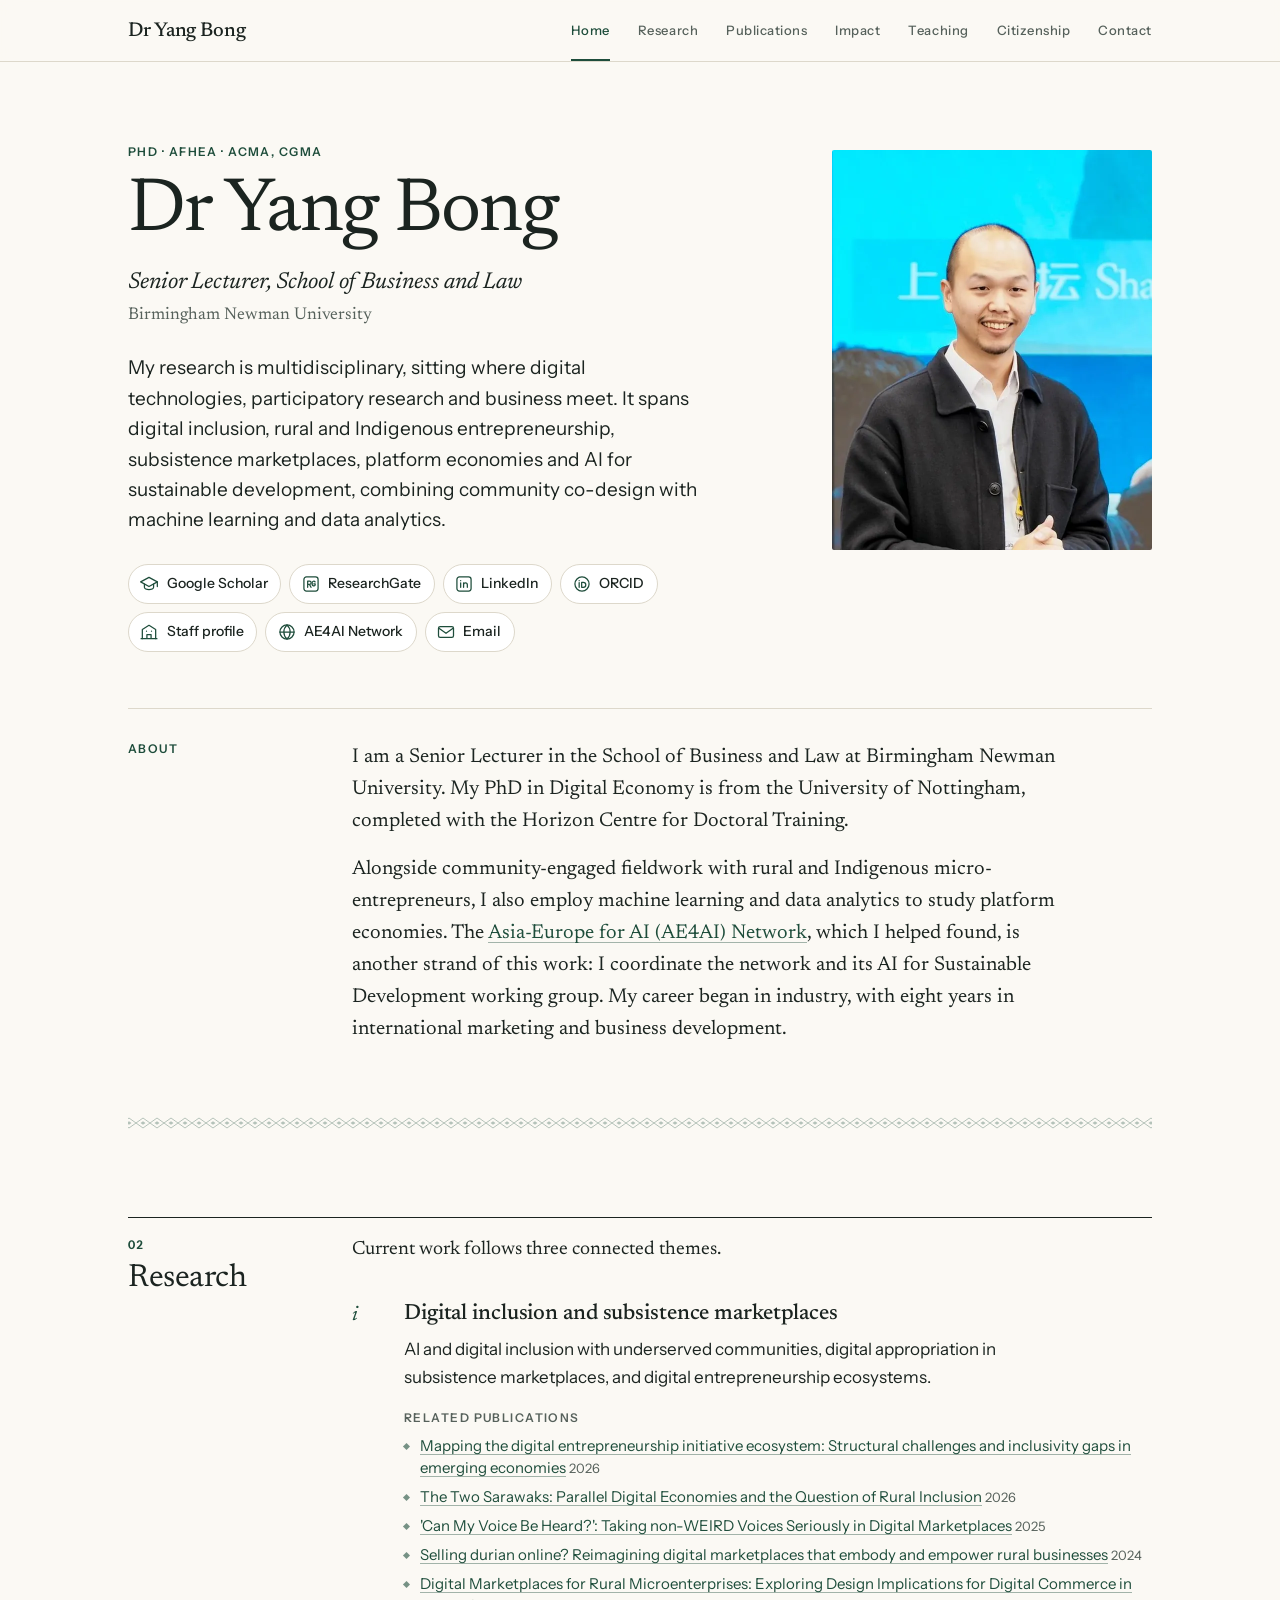
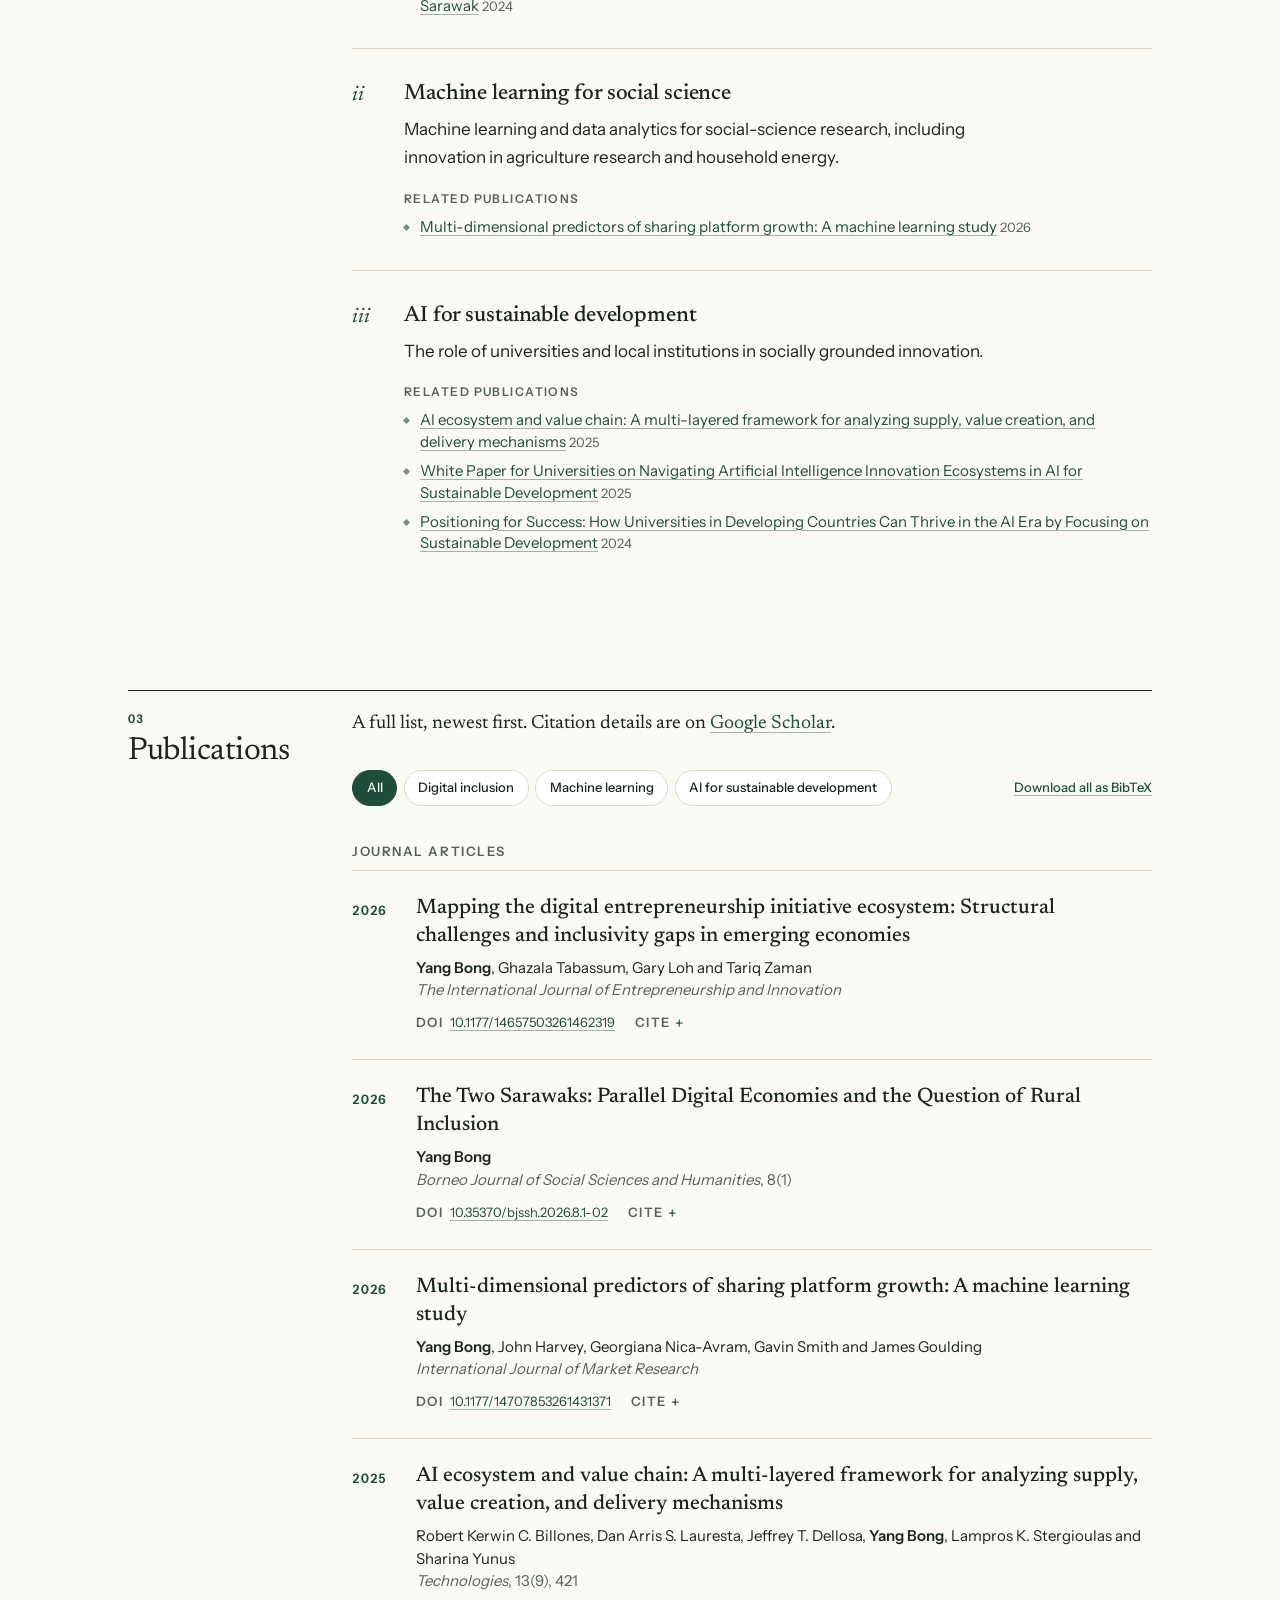
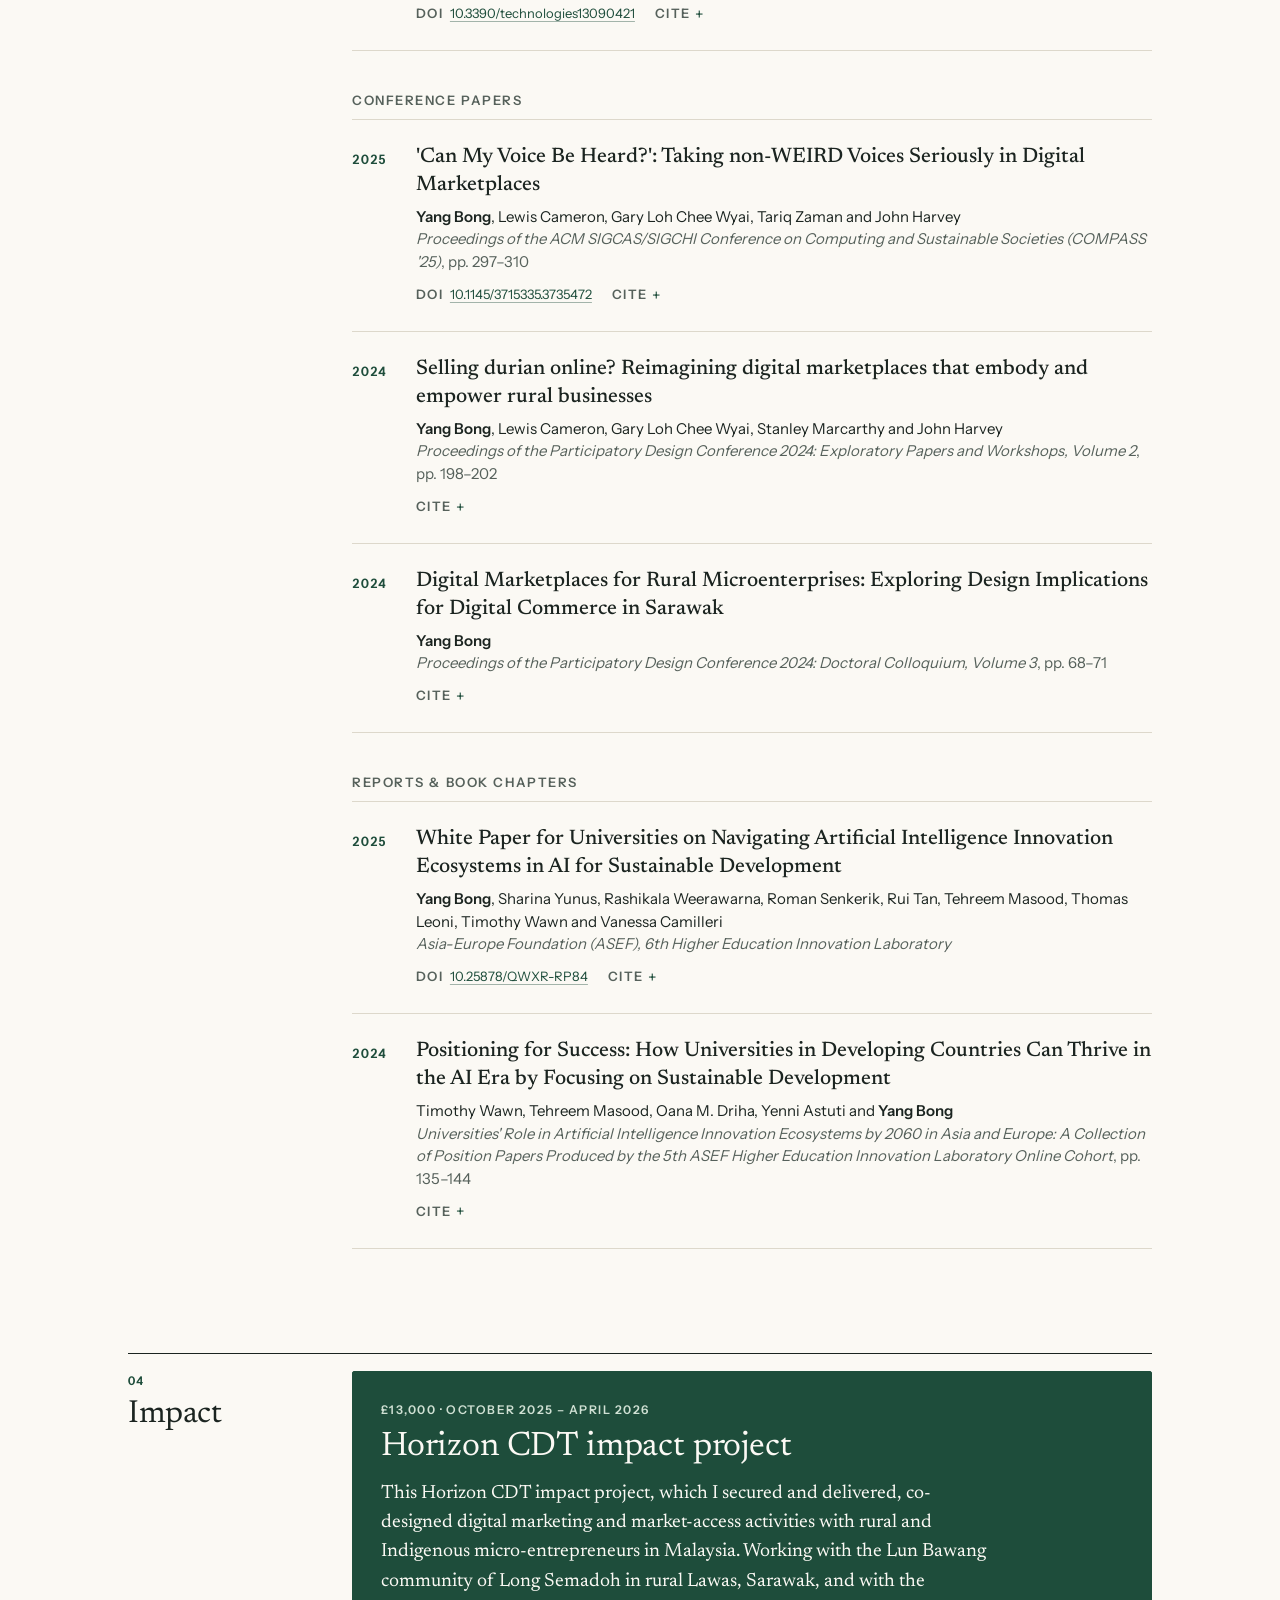
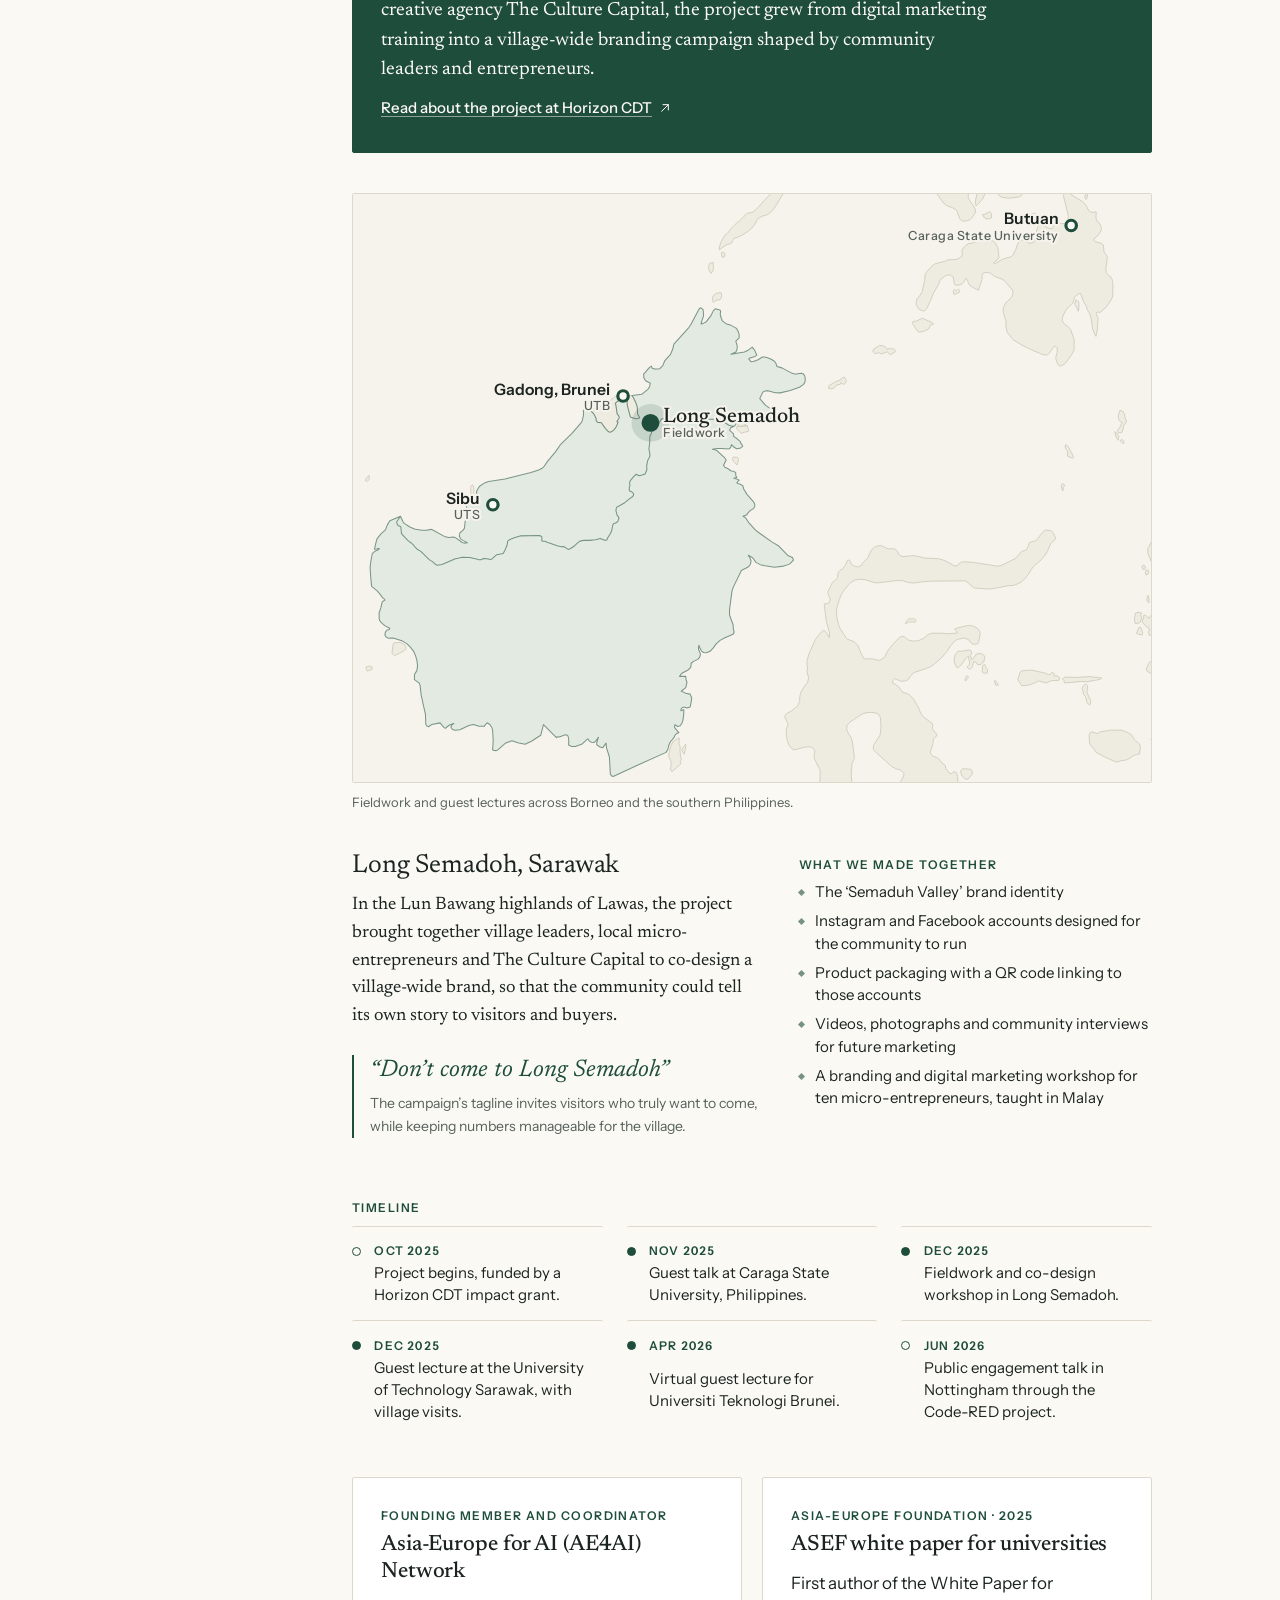
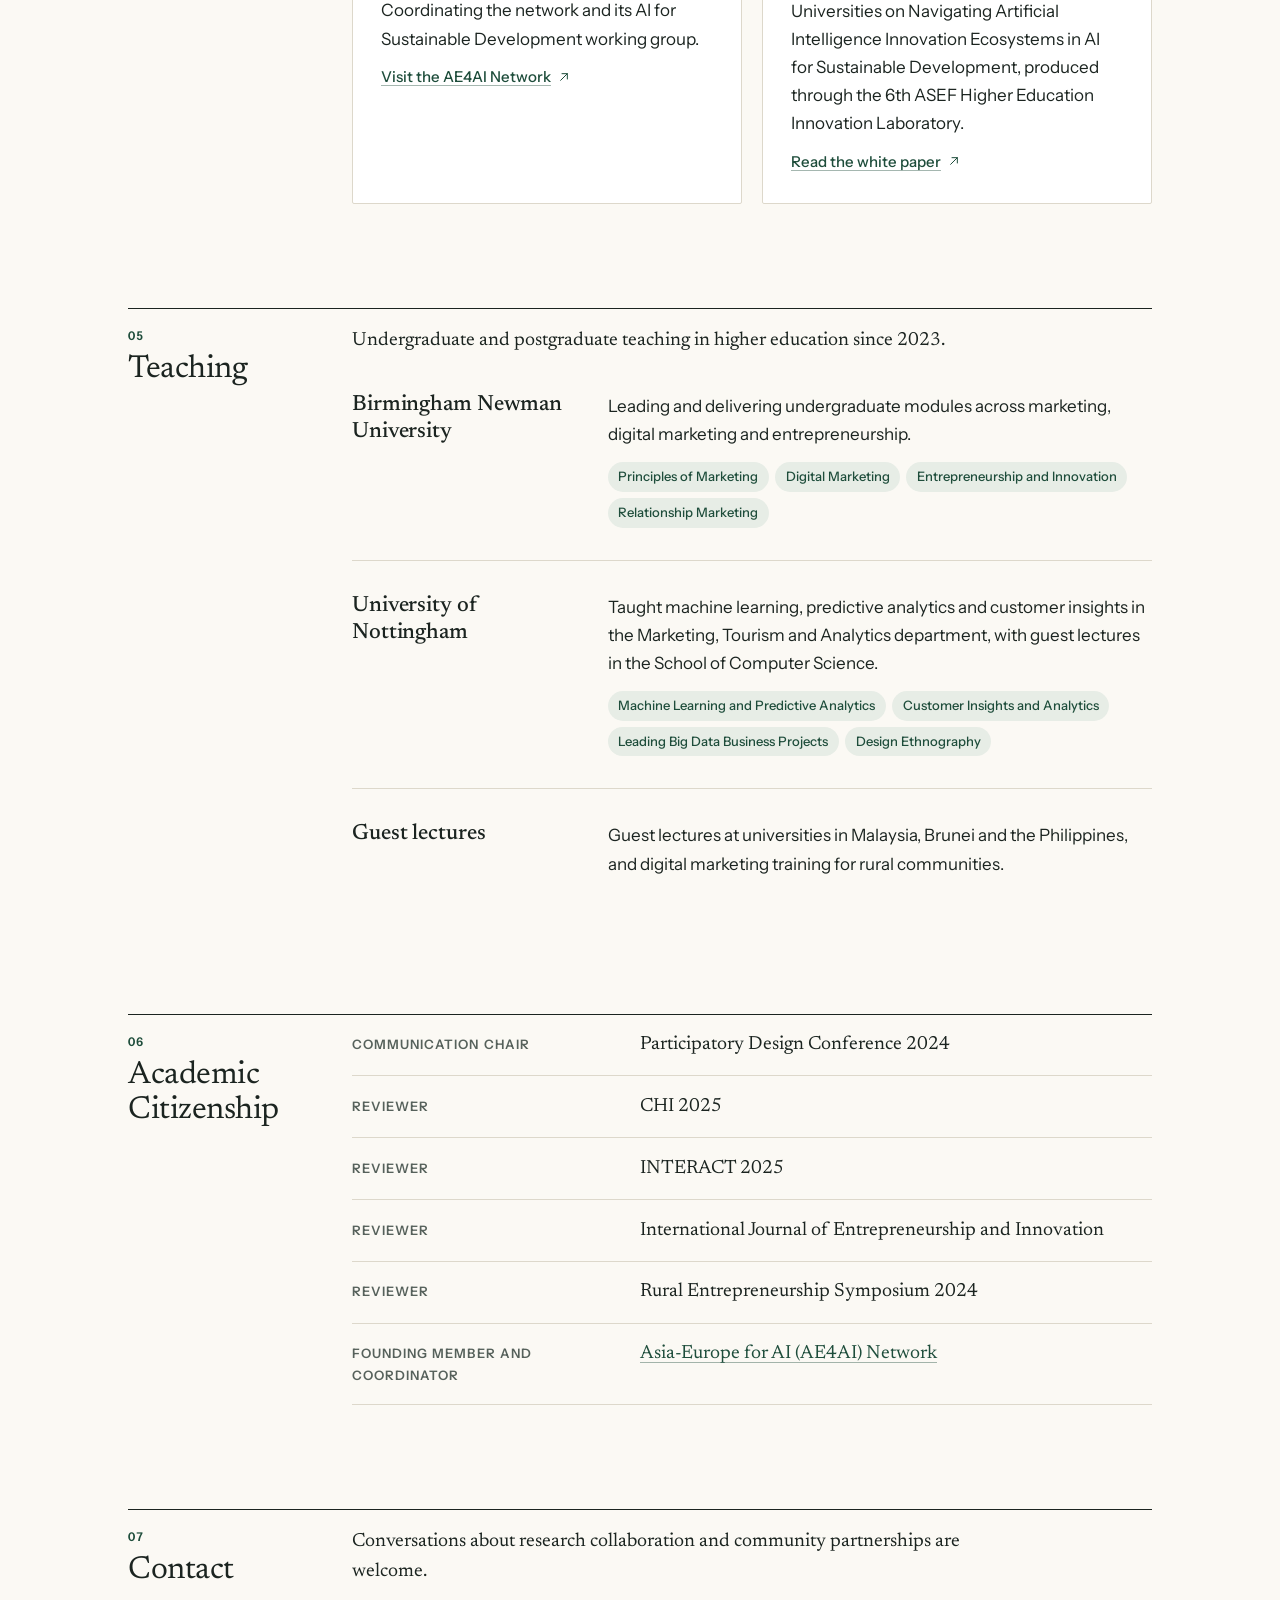
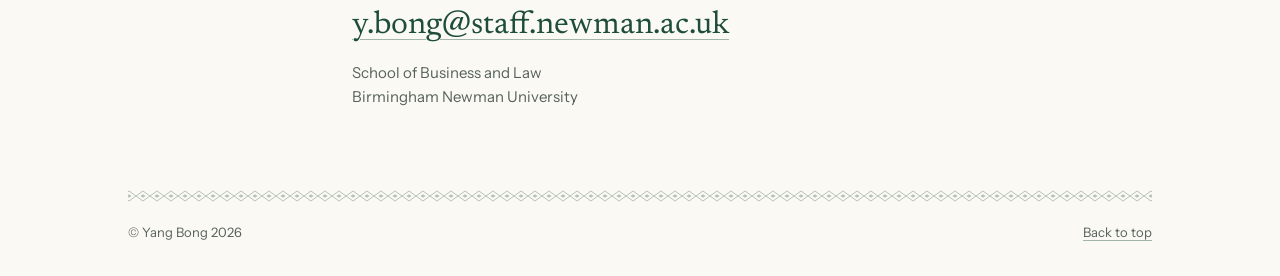
==== commit 2adc2d94: "Copyedit: vary first-person voice, Academic Citizenship section, new site URL - Remove N/Lab affilia" ====
--- a/index.html
+++ b/index.html
@@ -10,14 +10,14 @@
   <title>Dr Yang Bong · Senior Lecturer, Birmingham Newman University</title>
   <meta name="description" content="Dr Yang Bong is a Senior Lecturer at Birmingham Newman University researching digital inclusion, rural and Indigenous entrepreneurship, subsistence marketplaces, platform economies and AI for sustainable development.">
   <meta name="author" content="Yang Bong">
-  <link rel="canonical" href="https://yg21-uon.github.io/">
+  <link rel="canonical" href="https://bongyang.github.io/">
 
   <meta property="og:type" content="profile">
   <meta property="og:site_name" content="Dr Yang Bong">
   <meta property="og:title" content="Dr Yang Bong · Senior Lecturer, Birmingham Newman University">
   <meta property="og:description" content="Research on digital inclusion, rural and Indigenous entrepreneurship, subsistence marketplaces, platform economies and AI for sustainable development.">
-  <meta property="og:url" content="https://yg21-uon.github.io/">
-  <meta property="og:image" content="https://yg21-uon.github.io/assets/img/og-image.png">
+  <meta property="og:url" content="https://bongyang.github.io/">
+  <meta property="og:image" content="https://bongyang.github.io/assets/img/og-image.png">
   <meta property="og:image:width" content="1200">
   <meta property="og:image:height" content="630">
   <meta property="og:image:alt" content="Dr Yang Bong, Senior Lecturer, Birmingham Newman University">
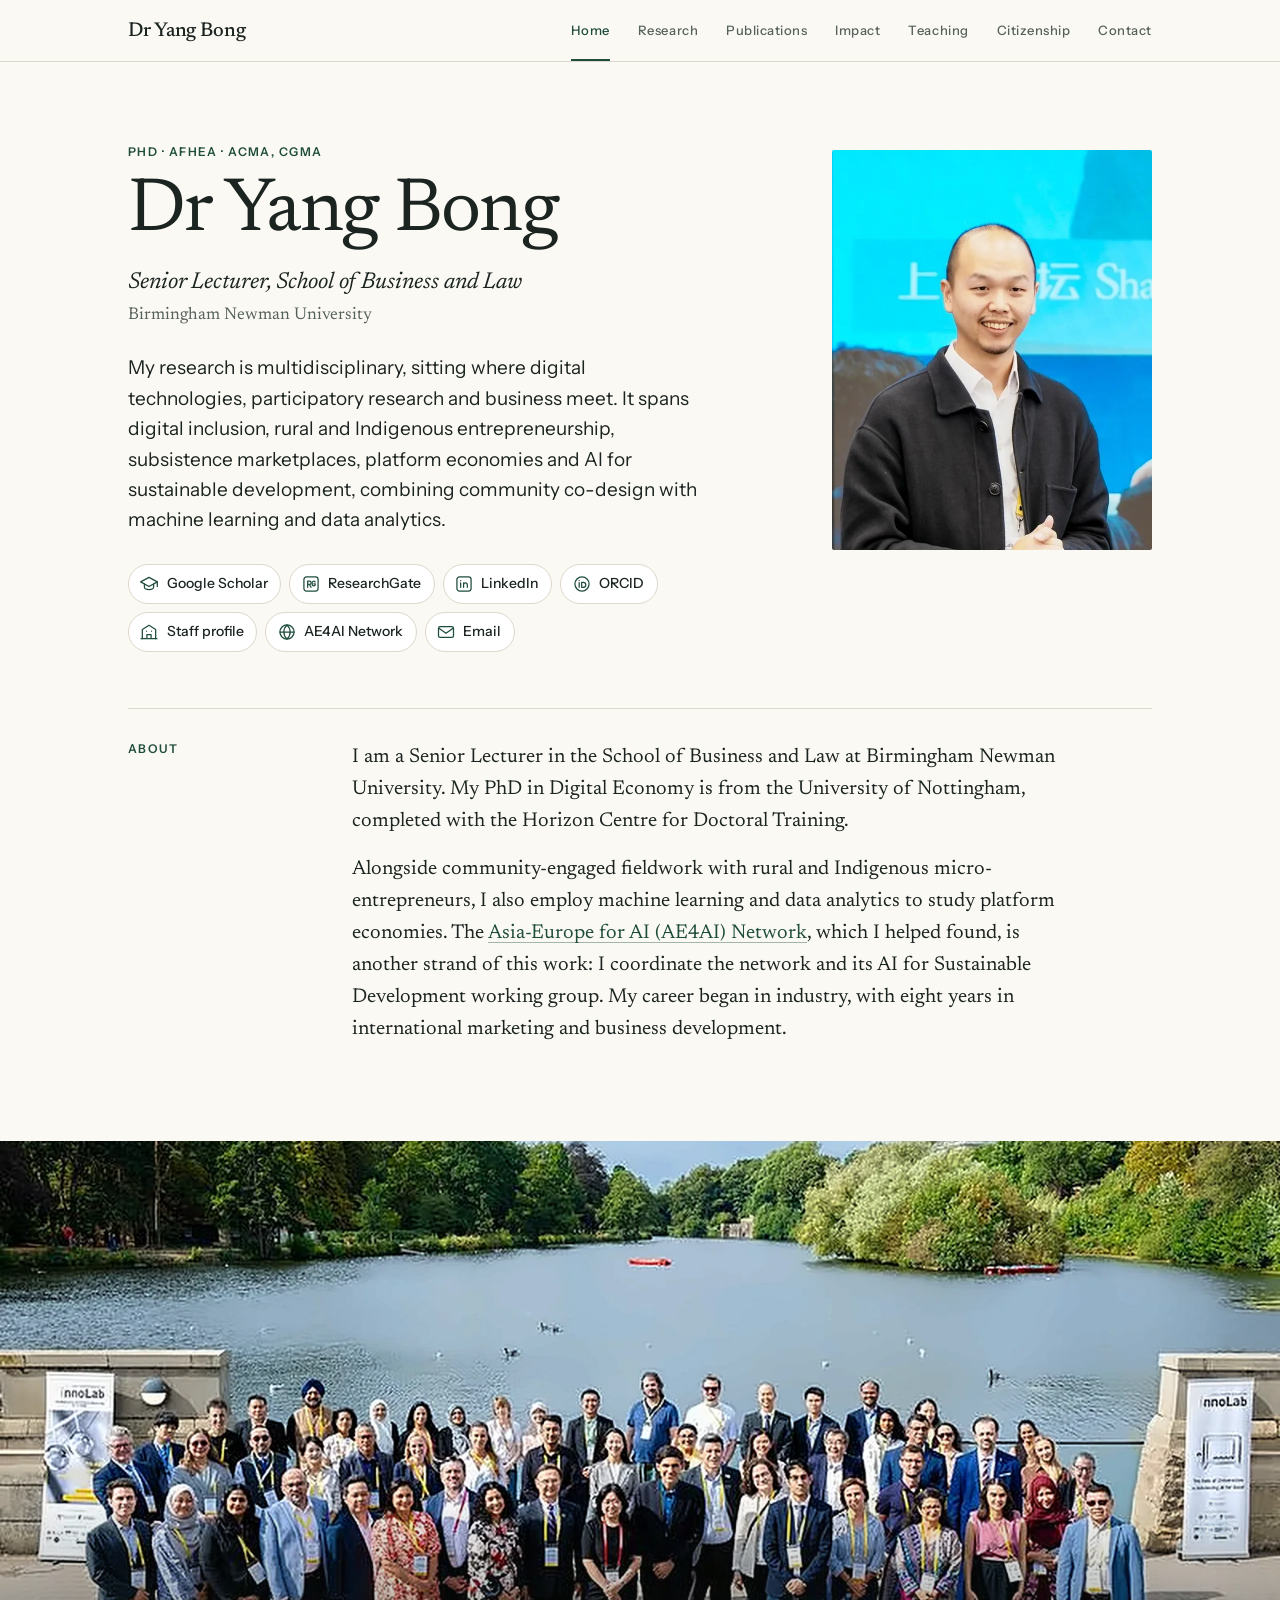
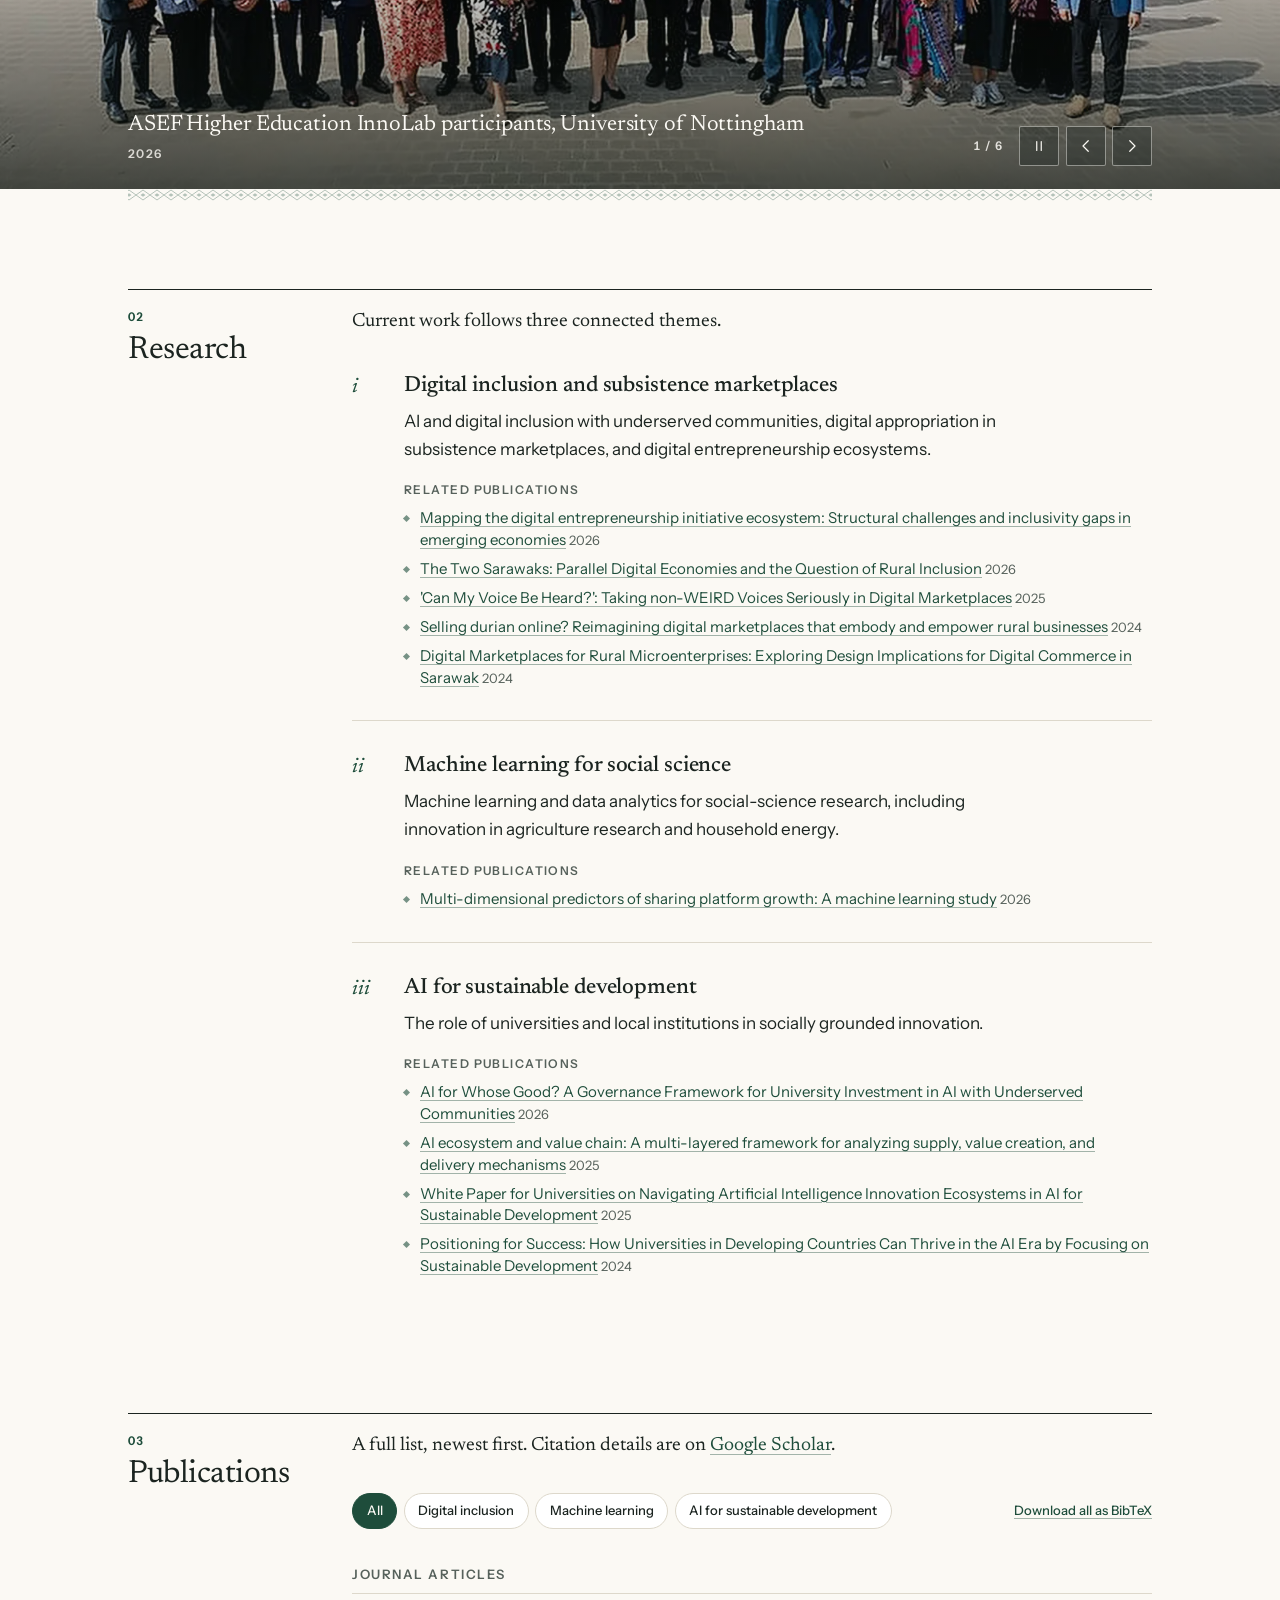
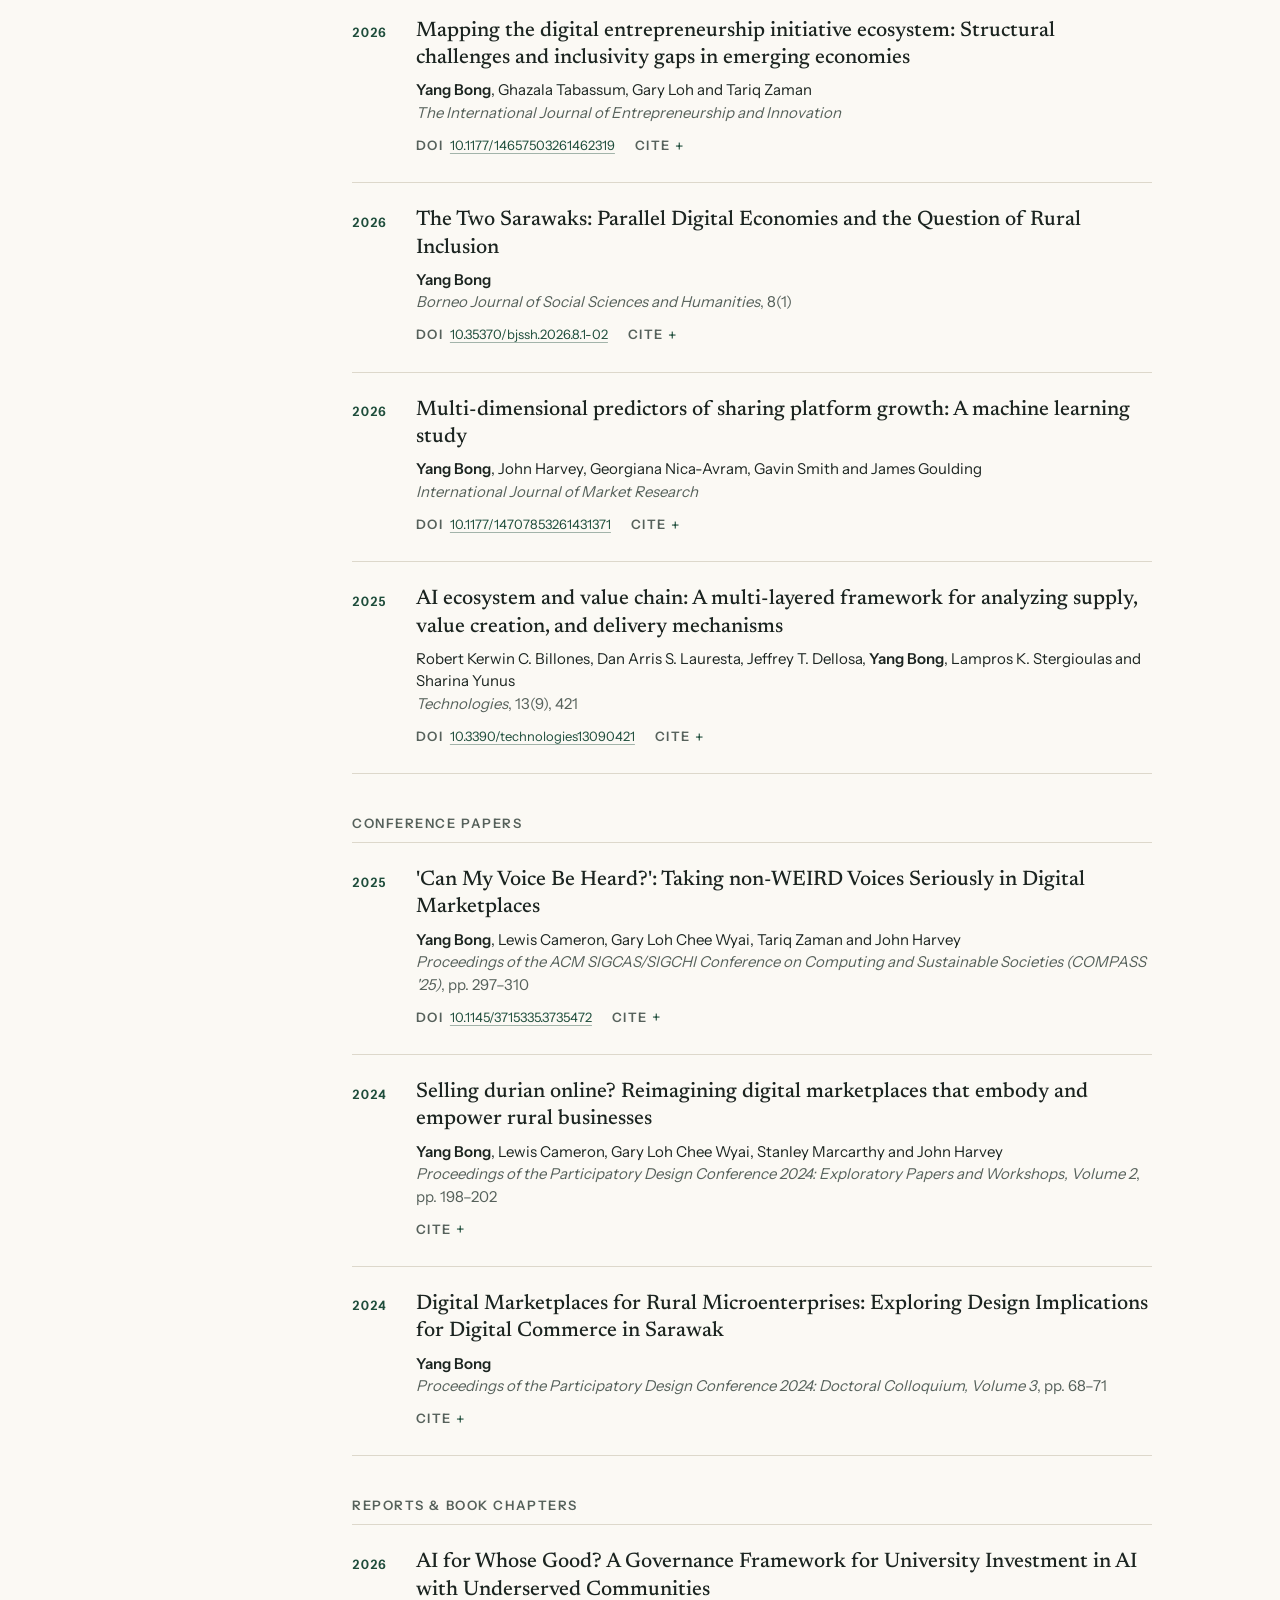
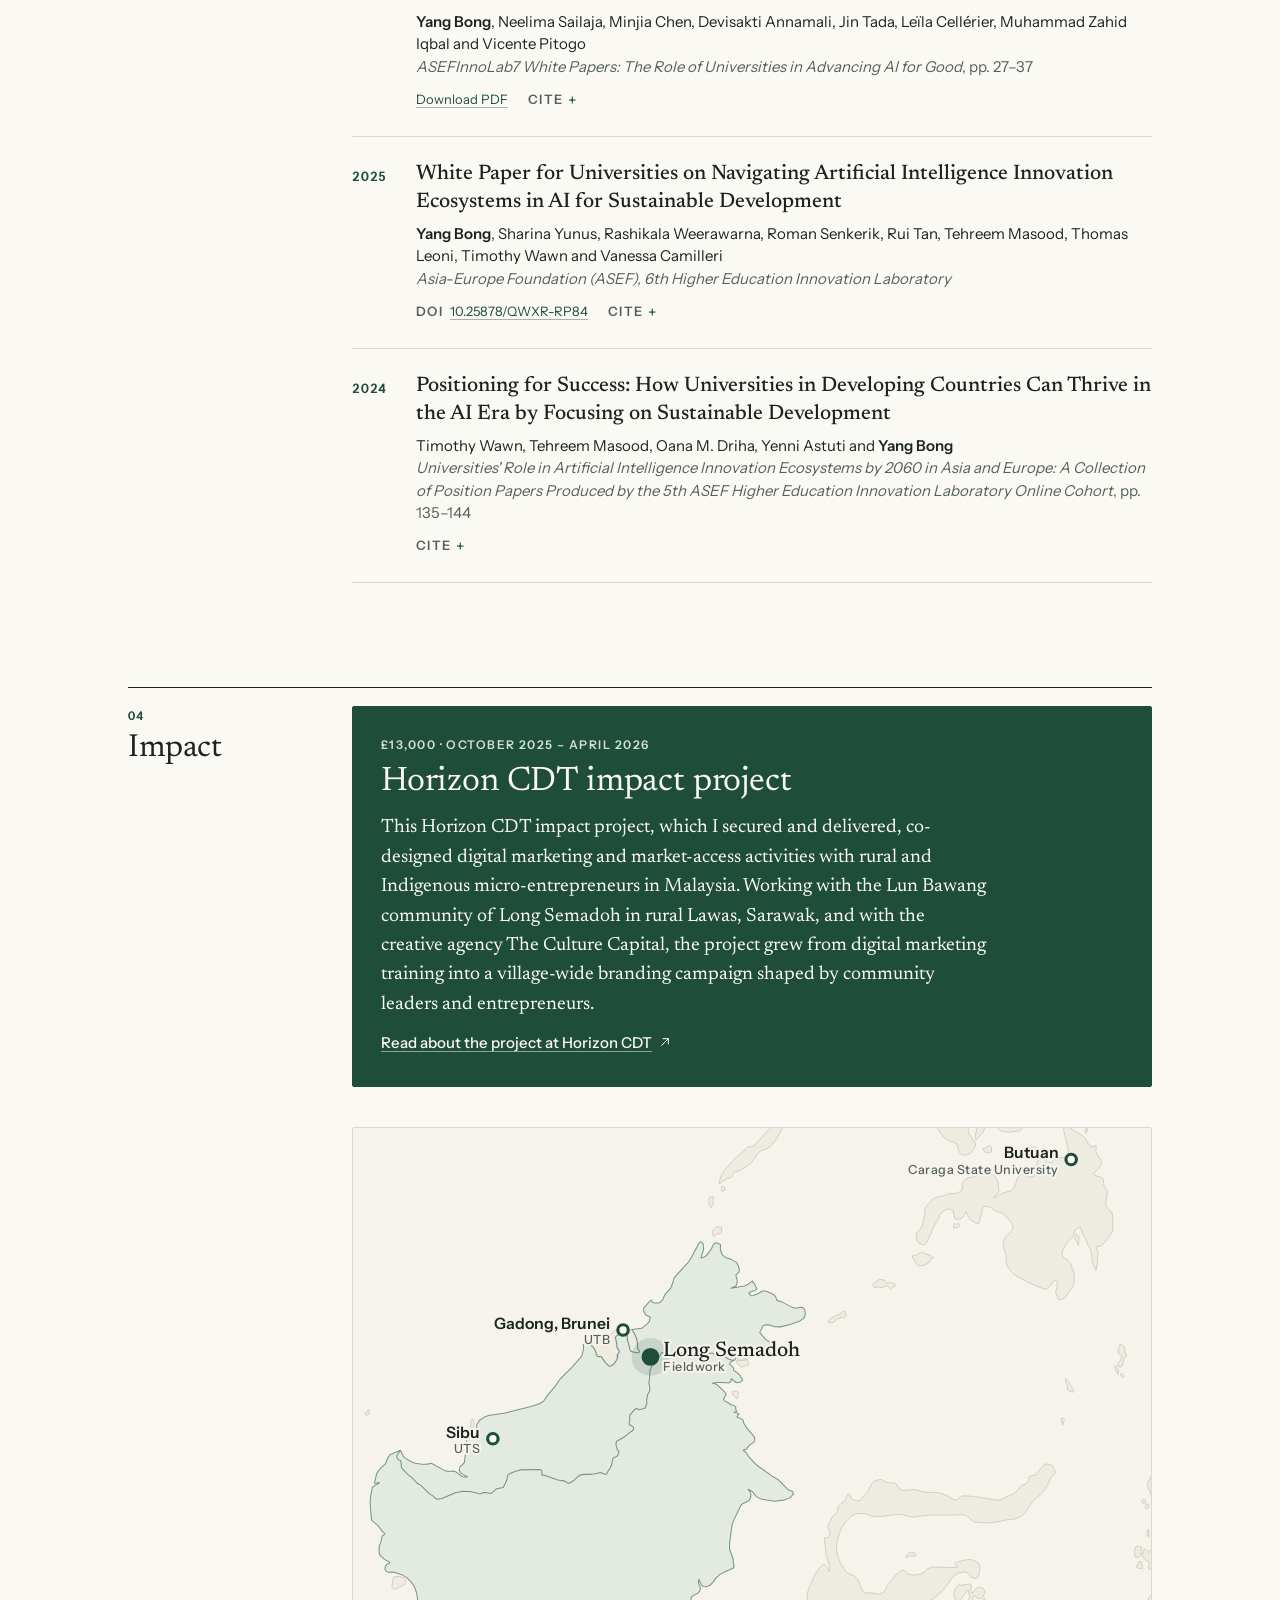
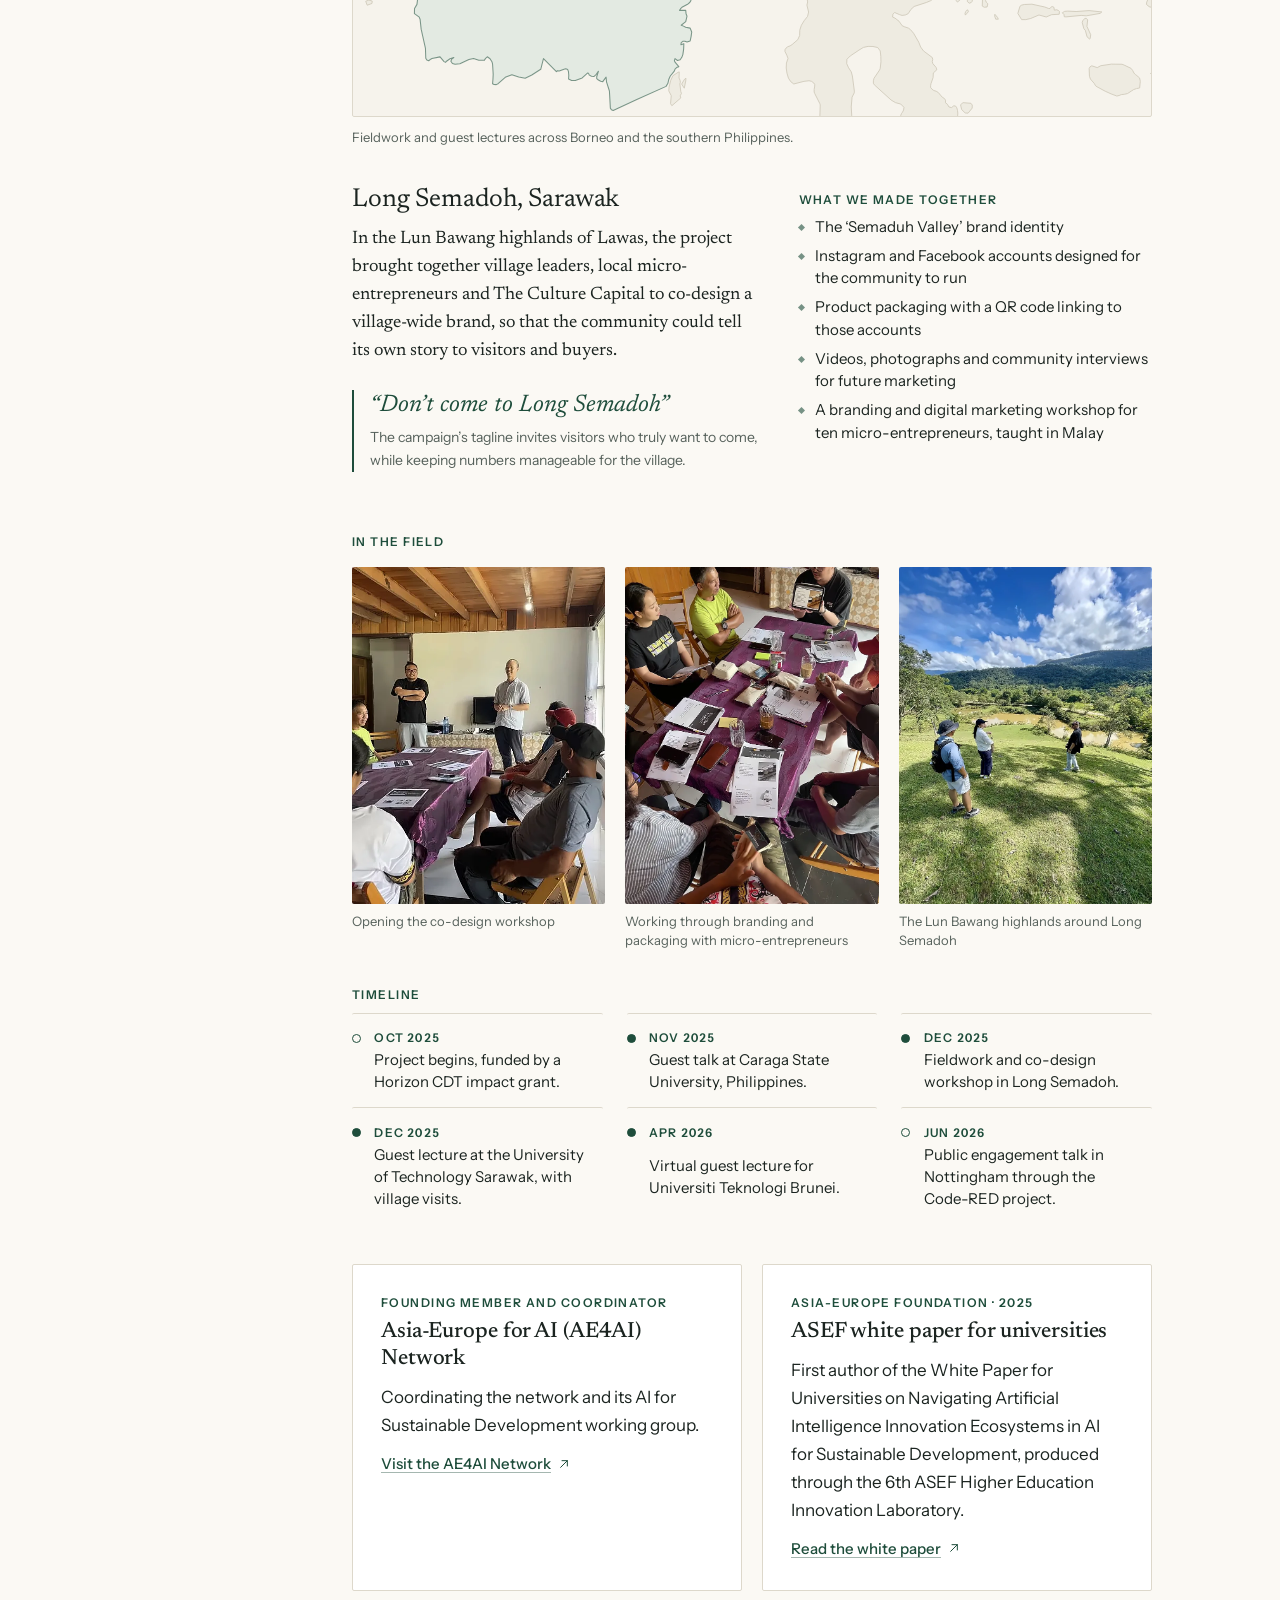
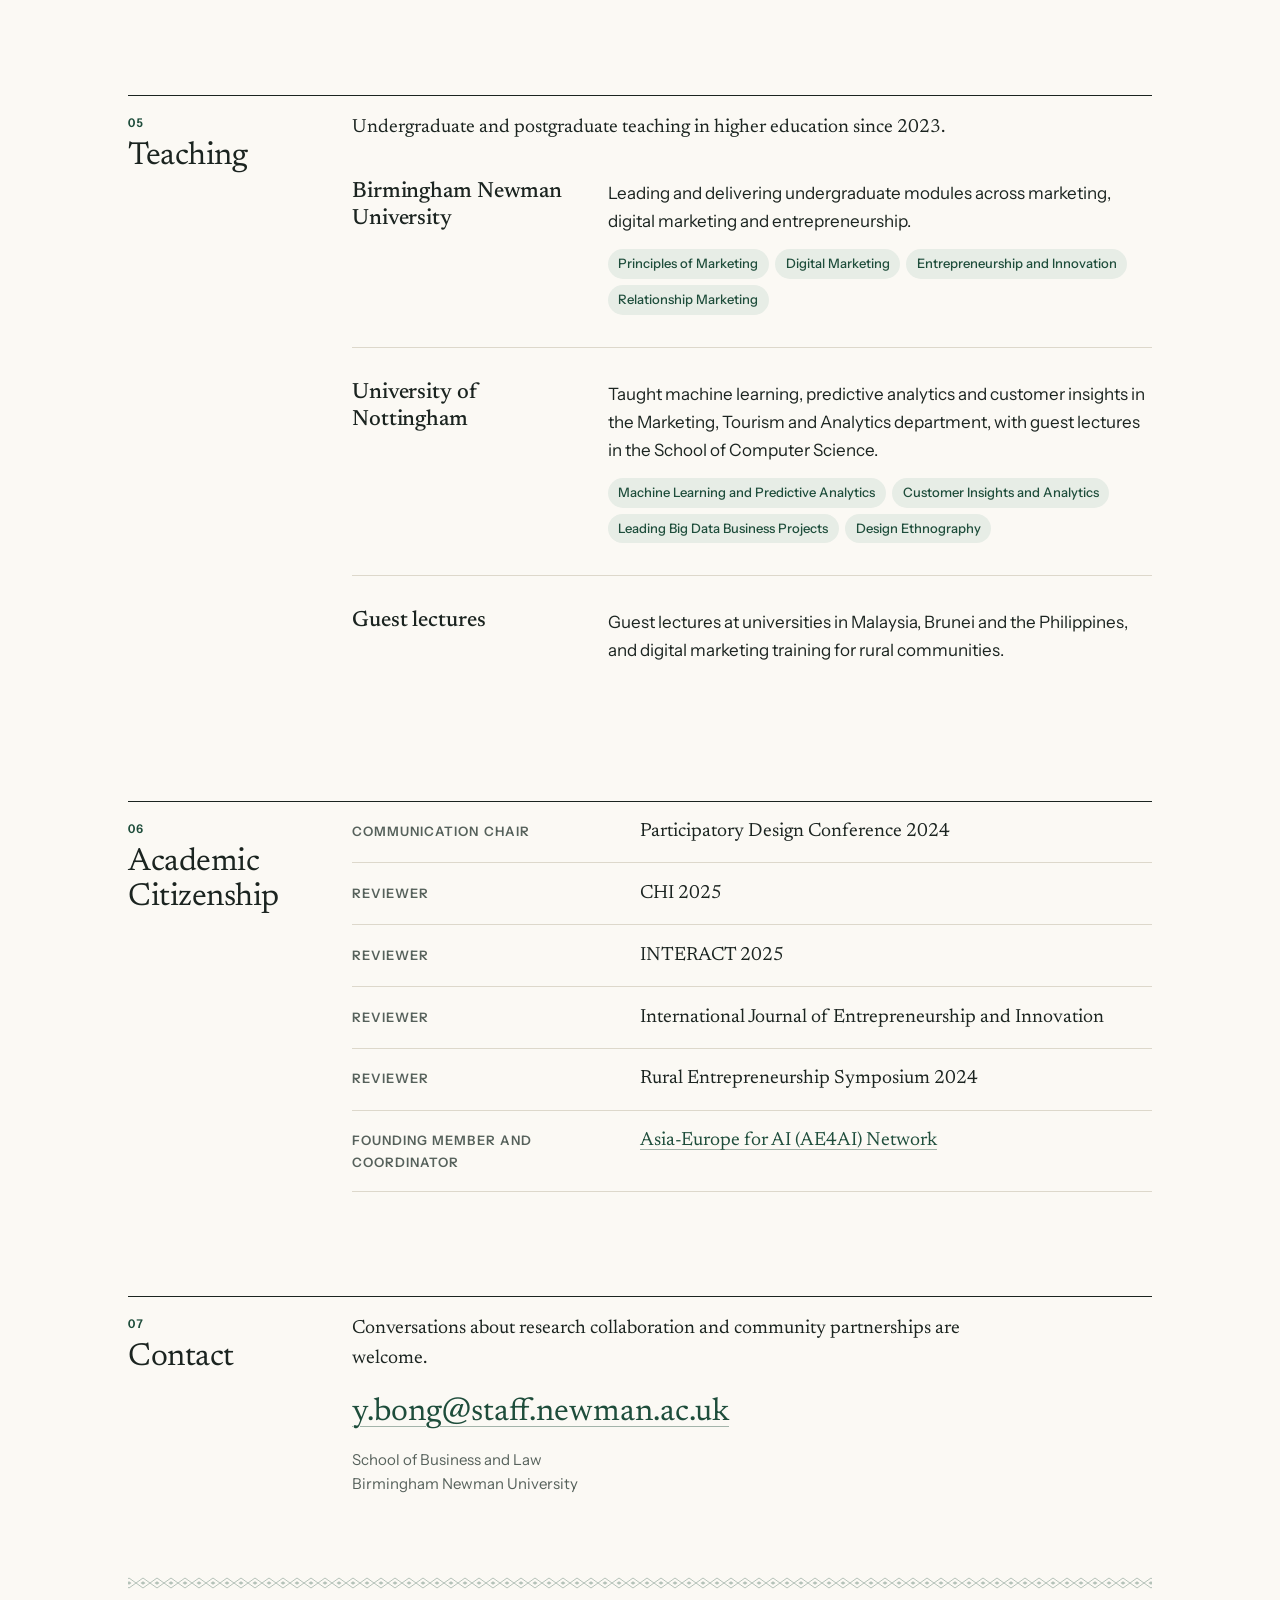
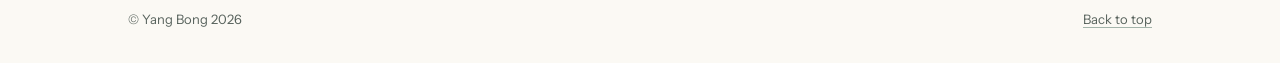
==== commit 9e5075d2: "Replace About slideshow with a full-width photo banner; field photos in Impact - Full-bleed crossfad" ====
--- a/index.html
+++ b/index.html
@@ -50,6 +50,7 @@
 
   <main id="main">
     <section id="home" class="hero wrap" aria-labelledby="hero-name"></section>
+    <div id="banner" class="banner-slot"></div>
     <div class="motif" aria-hidden="true"></div>
     <section id="research" class="section wrap" aria-labelledby="research-h"></section>
     <section id="publications" class="section wrap" aria-labelledby="publications-h"></section>
--- a/assets/css/style.css
+++ b/assets/css/style.css
@@ -67,7 +67,7 @@
 .skip:focus { left: .5rem; top: .5rem; }
 /* Until main.js has rendered, hold space and hide what would jump. */
 html:not(.is-ready) main { min-height: 100vh; }
-html:not(.is-ready) .footer, html:not(.is-ready) .motif, html:not(.is-ready) .section { visibility: hidden; }
+html:not(.is-ready) .footer, html:not(.is-ready) .motif, html:not(.is-ready) .section, html:not(.is-ready) .banner-slot { visibility: hidden; }
 .noscript { max-width: 40rem; margin: 3rem auto; padding: 0 var(--gutter); }
 
 /* ---------- masthead ---------- */
@@ -282,6 +282,34 @@
 
 /* contact */
 .contact__email { margin-top: 1.25rem; font: 400 clamp(1.3rem, 6vw, 2rem)/1.2 var(--serif); overflow-wrap: anywhere; }
+.hero > * { min-width: 0; }
+
+/* ---------- full-width photo banner ---------- */
+.banner { position: relative; margin-top: 1rem; background: var(--paper-deep); }
+.banner__slides { display: grid; list-style: none; margin: 0; padding: 0; touch-action: pan-y; }
+.banner__slide { grid-area: 1 / 1; opacity: 0; visibility: hidden; transition: opacity 1.2s ease, visibility 0s linear 1.2s; }
+.banner__slide.is-active { opacity: 1; visibility: visible; transition: opacity 1.2s ease, visibility 0s; }
+.banner figure { margin: 0; }
+.banner img { display: block; width: 100%; aspect-ratio: 4 / 3; height: auto; object-fit: cover; background: var(--paper-deep); }
+.banner__caption { display: block; max-width: var(--wrap); margin-inline: auto; padding: .85rem var(--gutter) 0; font-size: .875rem; line-height: 1.45; }
+.banner__meta { display: block; margin-top: .1rem; color: var(--muted); font-size: .8125rem; }
+.banner__bar { max-width: var(--wrap); margin-inline: auto; padding: .75rem var(--gutter) 1rem; }
+.banner__controls { display: flex; align-items: center; gap: .4rem; }
+.banner__count { margin-right: auto; font-size: .75rem; font-weight: 600; letter-spacing: .12em; color: var(--muted); font-variant-numeric: tabular-nums; }
+.banner__btn {
+  display: grid; place-items: center; width: 2.5rem; height: 2.5rem; padding: 0; cursor: pointer;
+  border: 1px solid var(--rule); border-radius: 2px; background: #fff; color: var(--accent);
+  transition: border-color .15s, background .15s;
+}
+.banner__btn:hover { border-color: var(--accent); background: var(--accent-soft); }
+@media (prefers-reduced-motion: reduce) { .banner__slide, .banner__slide.is-active { transition: none; } }
+
+/* ---------- field photos in the impact project ---------- */
+.field__list { list-style: none; margin: .9rem 0 0; padding: 0; display: grid; grid-template-columns: repeat(3, minmax(0, 1fr)); gap: .75rem; }
+.field figure { margin: 0; }
+.field img { width: 100%; height: auto; aspect-ratio: 3 / 4; object-fit: cover; border-radius: 2px; background: var(--paper-deep); }
+.field figcaption { margin-top: .5rem; font-size: .8125rem; line-height: 1.4; color: var(--muted); }
+
 .contact address { margin-top: 1rem; color: var(--muted); font-size: .9375rem; }
 
 /* footer */
@@ -337,12 +365,33 @@
   .service li { grid-template-columns: 16rem 1fr; align-items: baseline; gap: 2rem; padding: 1.1rem 0; }
 }
 
+@media (min-width: 48rem) {
+  .banner { margin-top: 1.5rem; background: #1B2420; }
+  .banner img { aspect-ratio: auto; height: clamp(24rem, 72vh, 46rem); object-position: var(--pos, 50% 50%); }
+  .banner__slide figure { position: relative; }
+  .banner__slide figure::after {
+    content: ""; position: absolute; inset: auto 0 0 0; height: 45%; pointer-events: none;
+    background: linear-gradient(to top, rgba(14, 22, 18, .72), rgba(14, 22, 18, 0));
+  }
+  .banner__caption {
+    position: absolute; z-index: 1; left: 0; right: 0; bottom: 0; padding: 0 calc(var(--gutter) + 12rem) 1.6rem var(--gutter);
+    color: #FBF9F4; font: 400 1.375rem/1.3 var(--serif); letter-spacing: -.005em;
+  }
+  .banner__meta { color: rgba(251, 249, 244, .8); font: 600 .75rem/1.4 var(--sans); letter-spacing: .12em; text-transform: uppercase; margin-top: .45rem; }
+  .banner__bar { position: absolute; z-index: 2; left: 0; right: 0; bottom: 0; padding: 0 var(--gutter) 1.4rem; pointer-events: none; }
+  .banner__controls { justify-content: flex-end; pointer-events: auto; width: max-content; margin-left: auto; }
+  .banner__count { margin-right: .6rem; color: rgba(251, 249, 244, .85); }
+  .banner__btn { background: rgba(27, 36, 32, .35); border-color: rgba(251, 249, 244, .45); color: #FBF9F4; }
+  .banner__btn:hover { background: rgba(27, 36, 32, .6); border-color: #FBF9F4; }
+  .field { grid-column: 1 / -1; }
+  .field__list { gap: 1.25rem; }
+}
 @media (min-width: 64rem) {
   .hero { grid-template-columns: minmax(0, 1fr) 20rem; column-gap: 5rem; }
 }
 
 @media print {
-  .masthead, .links, .motif, .footer a { display: none; }
+  .masthead, .links, .motif, .footer a, .banner { display: none; }
   body { background: #fff; }
 }
 
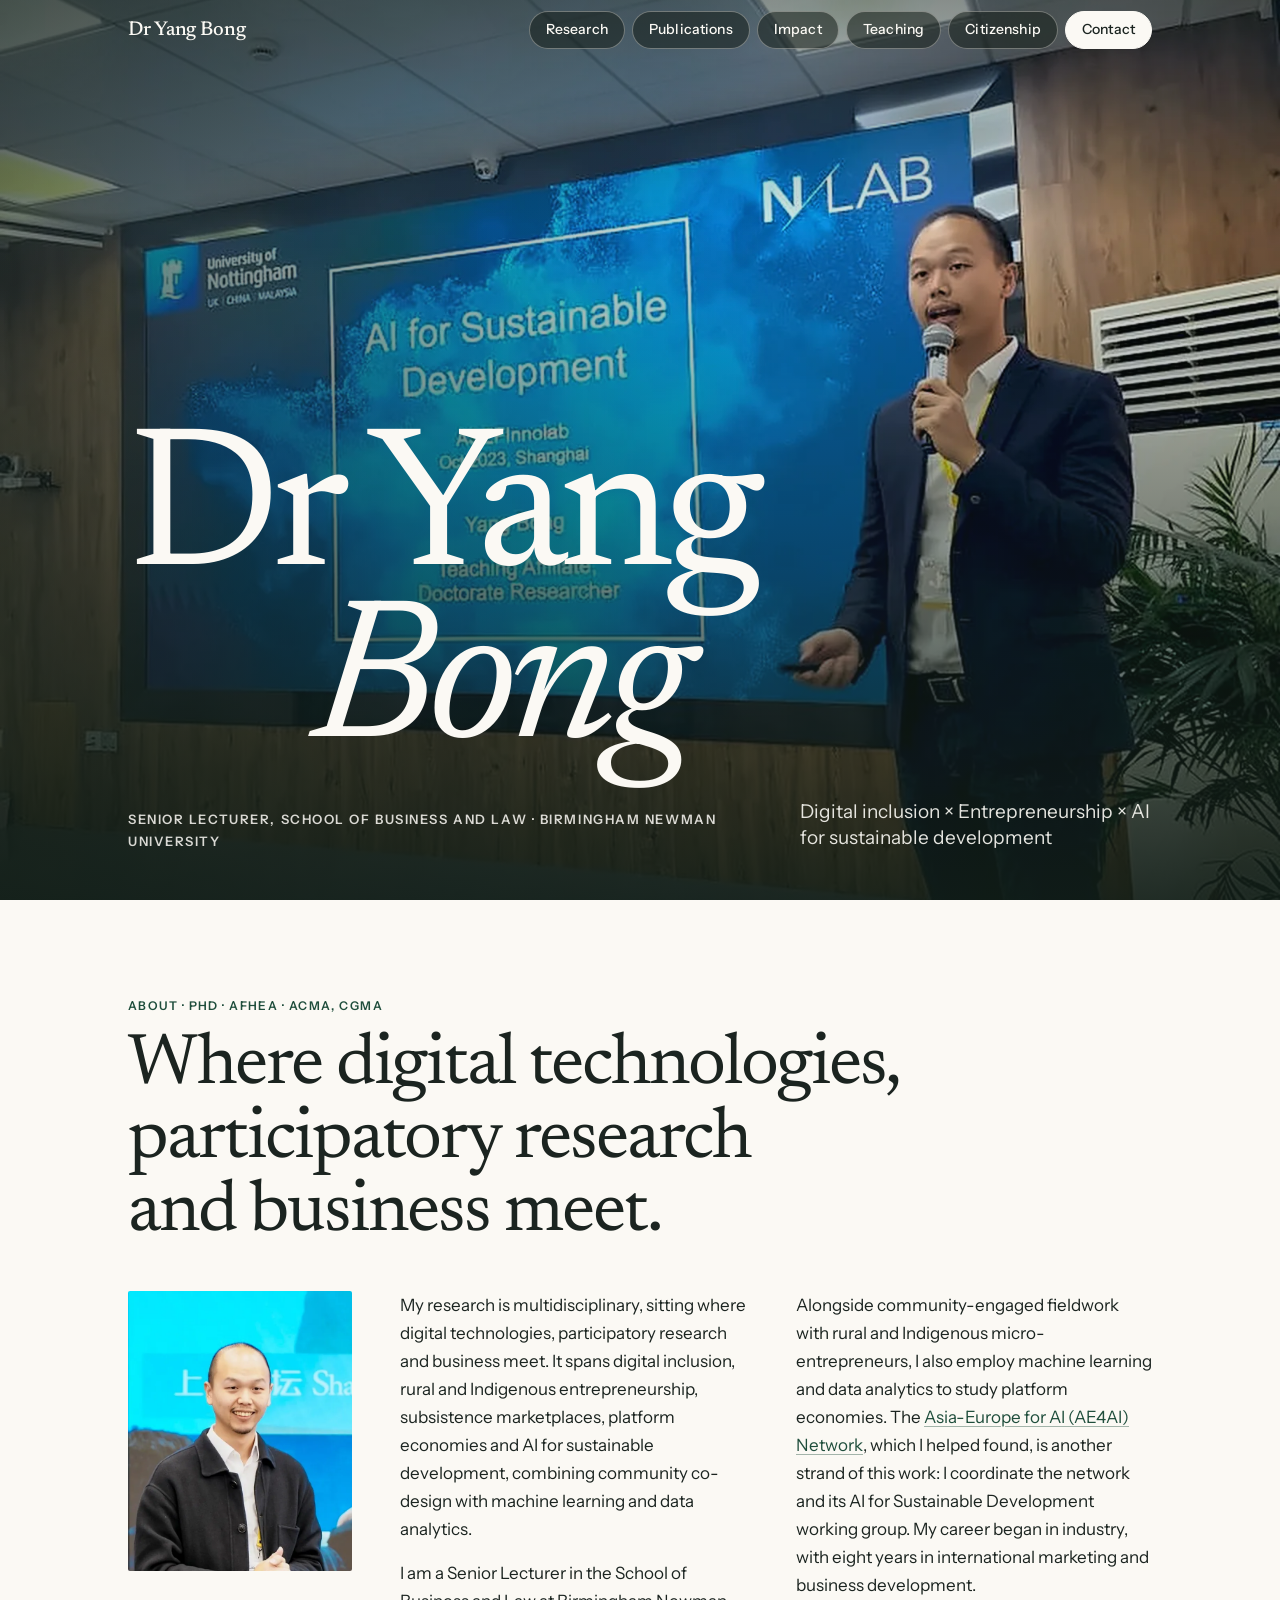
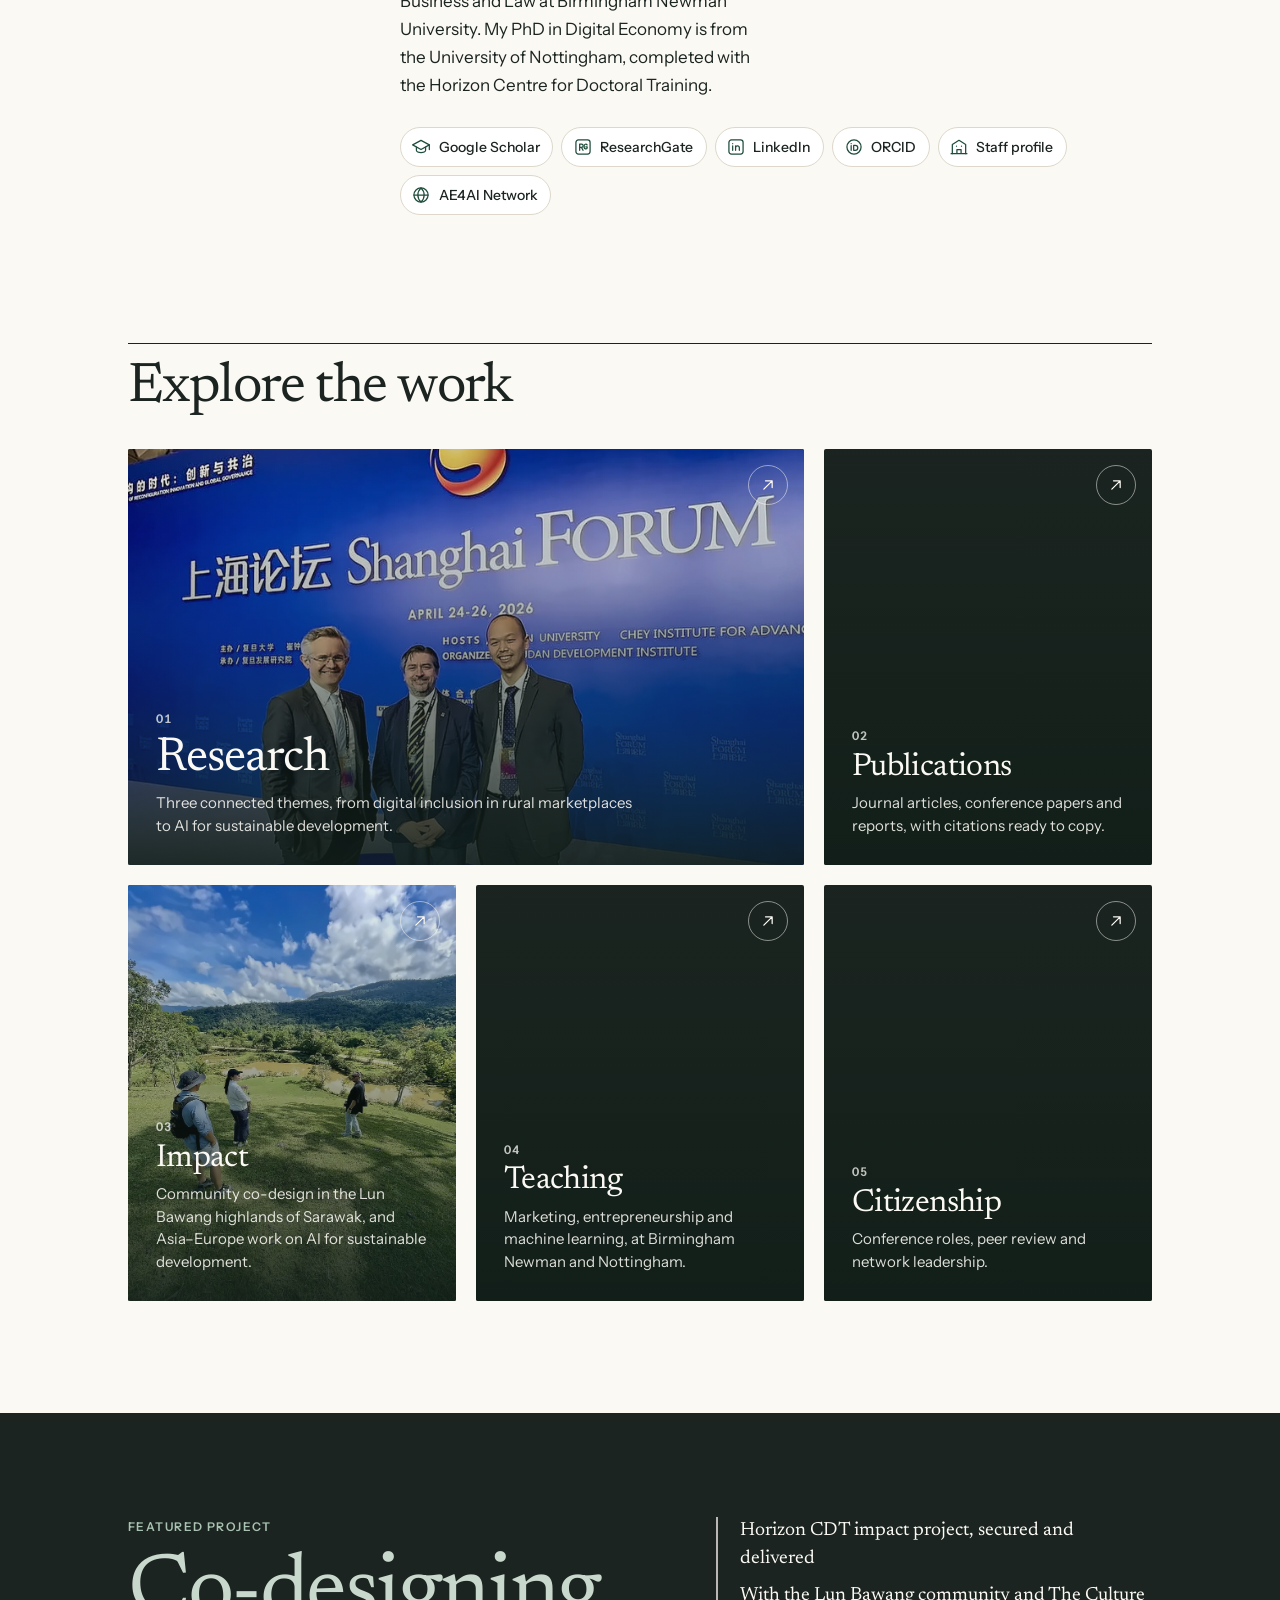
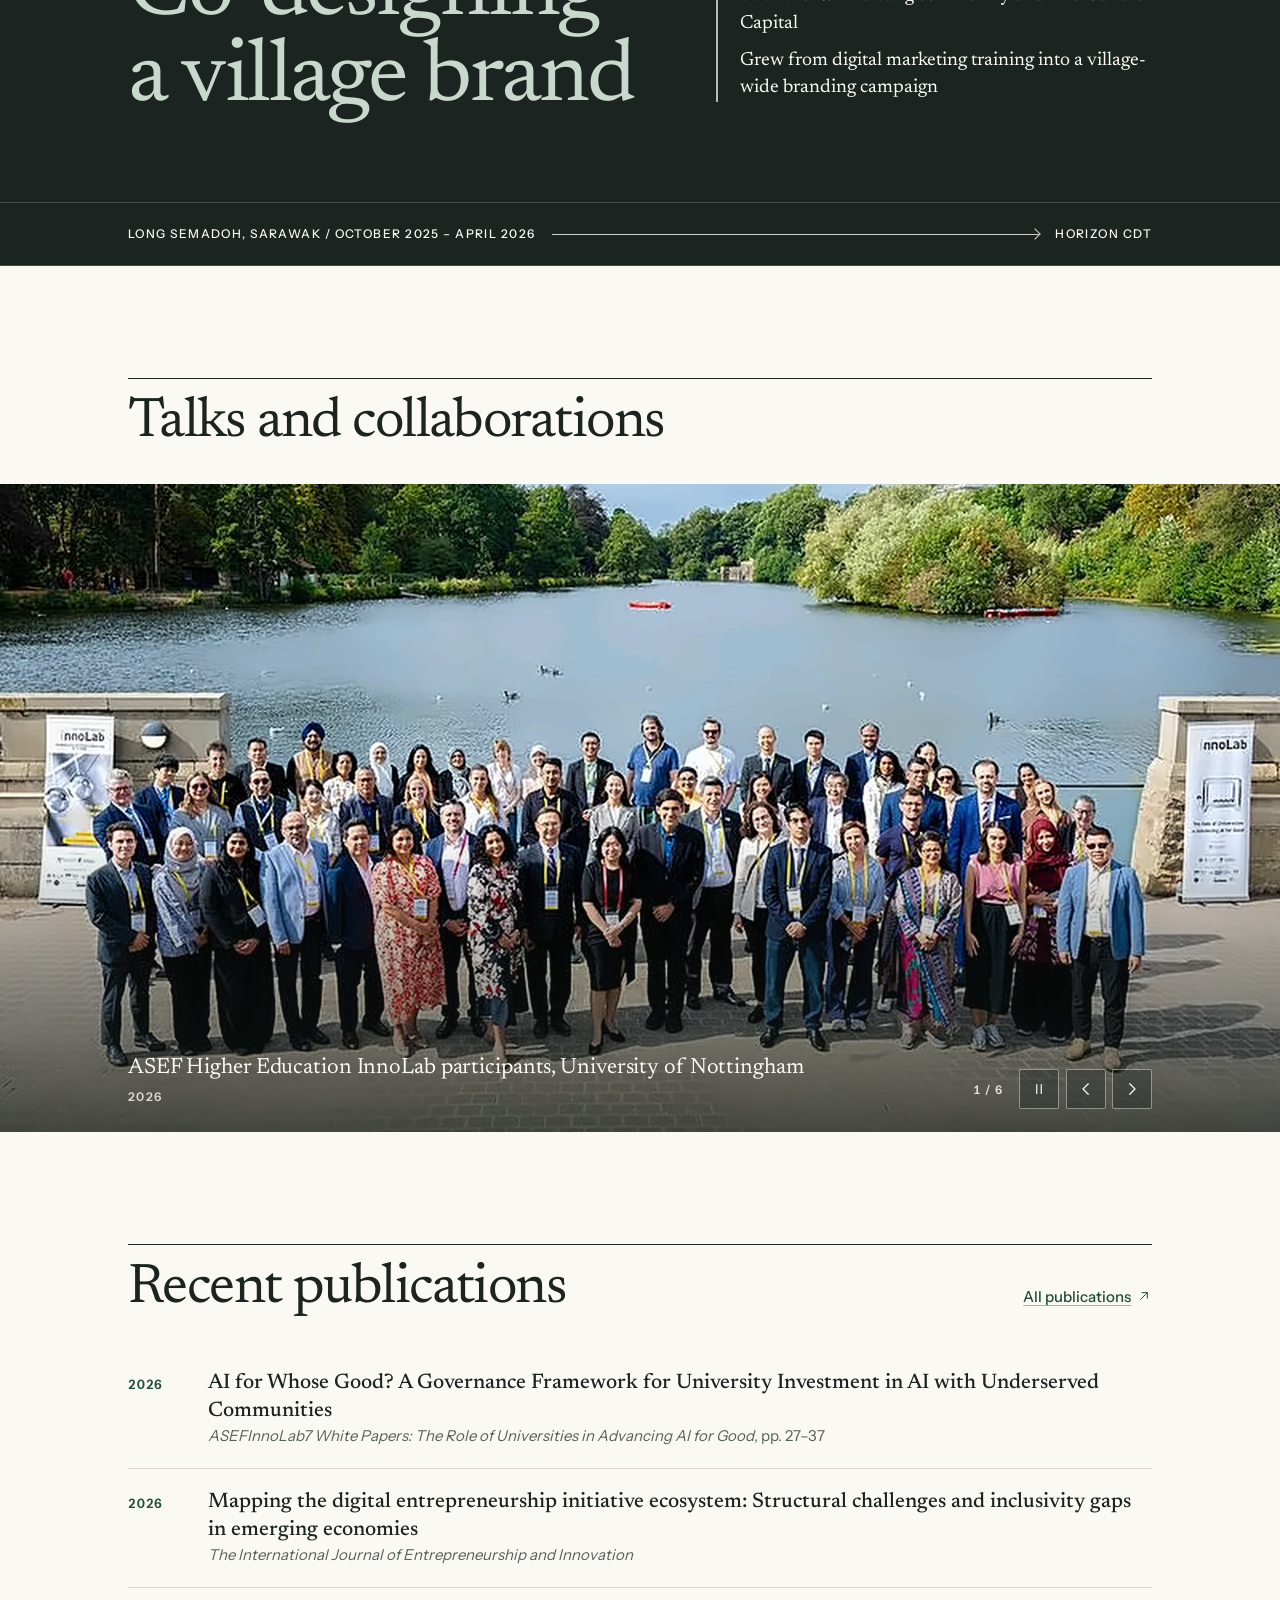
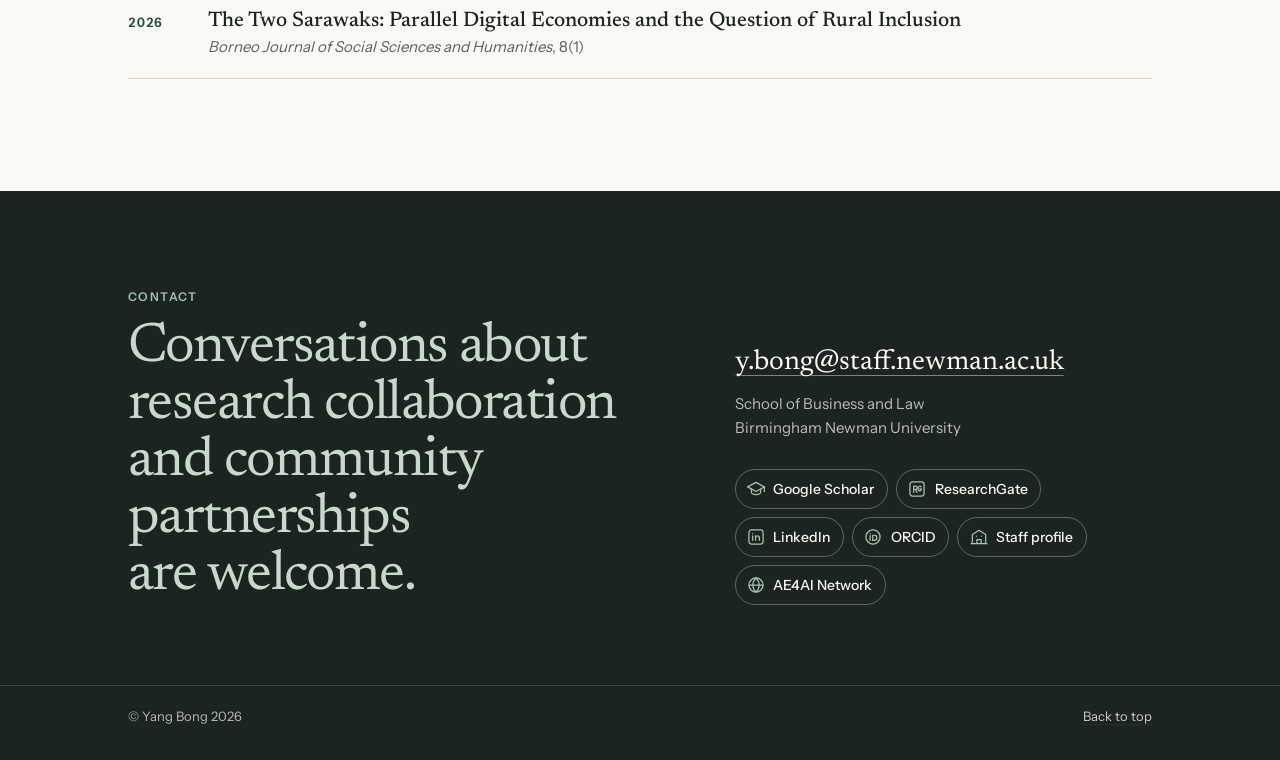
==== commit c66b2f35: "Restructure into an image-led home page plus one page per section Home: full-bleed cover photo with " ====
--- a/index.html
+++ b/index.html
@@ -4,9 +4,7 @@
   <meta charset="utf-8">
   <meta name="viewport" content="width=device-width, initial-scale=1">
 
-  <!-- These head tags are the only text outside content.json: search engines
-       and social previews read them before any script runs. Keep them in step
-       with hero.bio in content.json. -->
+  <!-- Generated by scripts/make_pages.py from scripts/page.template.html. Edit those, not this file. -->
   <title>Dr Yang Bong · Senior Lecturer, Birmingham Newman University</title>
   <meta name="description" content="Dr Yang Bong is a Senior Lecturer at Birmingham Newman University researching digital inclusion, rural and Indigenous entrepreneurship, subsistence marketplaces, platform economies and AI for sustainable development.">
   <meta name="author" content="Yang Bong">
@@ -15,7 +13,7 @@
   <meta property="og:type" content="profile">
   <meta property="og:site_name" content="Dr Yang Bong">
   <meta property="og:title" content="Dr Yang Bong · Senior Lecturer, Birmingham Newman University">
-  <meta property="og:description" content="Research on digital inclusion, rural and Indigenous entrepreneurship, subsistence marketplaces, platform economies and AI for sustainable development.">
+  <meta property="og:description" content="Dr Yang Bong is a Senior Lecturer at Birmingham Newman University researching digital inclusion, rural and Indigenous entrepreneurship, subsistence marketplaces, platform economies and AI for sustainable development.">
   <meta property="og:url" content="https://bongyang.github.io/">
   <meta property="og:image" content="https://bongyang.github.io/assets/img/og-image.png">
   <meta property="og:image:width" content="1200">
@@ -32,36 +30,27 @@
 
   <link rel="preload" href="assets/fonts/newsreader-latin-wght-normal.woff2" as="font" type="font/woff2" crossorigin>
   <link rel="preload" href="assets/fonts/instrument-sans-latin-wght-normal.woff2" as="font" type="font/woff2" crossorigin>
-  <!-- Start these downloads early; paths must match content.json (hero.photo). -->
   <link rel="preload" href="content.json" as="fetch" crossorigin>
   <link rel="preload" href="publications.json" as="fetch" crossorigin>
-  <link rel="preload" href="assets/img/headshot.webp" as="image" type="image/webp" fetchpriority="high">
+  <link rel="preload" as="image" type="image/webp" imagesrcset="assets/img/banner/2023-shanghai-talk-800.webp 800w, assets/img/banner/2023-shanghai-talk-1600.webp 1600w" imagesizes="100vw" fetchpriority="high">
   <link rel="stylesheet" href="assets/css/style.css">
 </head>
-<body>
+<body data-page="home">
   <a class="skip" href="#main" data-text="labels.skip">Skip to content</a>
 
-  <header class="masthead">
+  <header class="masthead" id="top">
     <div class="wrap masthead__inner">
-      <a class="masthead__name" href="#home" data-text="hero.name">Dr Yang Bong</a>
-      <nav aria-label="Sections"><ul id="nav" class="nav"></ul></nav>
+      <a class="masthead__name" href="./" data-text="hero.name">Dr Yang Bong</a>
+      <nav aria-label="Main"><ul id="nav" class="nav"></ul></nav>
     </div>
   </header>
 
   <main id="main">
-    <section id="home" class="hero wrap" aria-labelledby="hero-name"></section>
-    <div id="banner" class="banner-slot"></div>
-    <div class="motif" aria-hidden="true"></div>
-    <section id="research" class="section wrap" aria-labelledby="research-h"></section>
-    <section id="publications" class="section wrap" aria-labelledby="publications-h"></section>
-    <section id="impact" class="section wrap" aria-labelledby="impact-h"></section>
-    <section id="teaching" class="section wrap" aria-labelledby="teaching-h"></section>
-    <section id="service" class="section wrap" aria-labelledby="service-h"></section>
-    <section id="contact" class="section wrap" aria-labelledby="contact-h"></section>
+    <div id="page"></div>
+    <section id="contact" class="band band--dark contact-band" aria-labelledby="contact-h"></section>
   </main>
 
   <footer class="footer">
-    <div class="motif" aria-hidden="true"></div>
     <div class="wrap footer__inner" id="footer"></div>
   </footer>
 
--- a/assets/css/style.css
+++ b/assets/css/style.css
@@ -67,7 +67,7 @@
 .skip:focus { left: .5rem; top: .5rem; }
 /* Until main.js has rendered, hold space and hide what would jump. */
 html:not(.is-ready) main { min-height: 100vh; }
-html:not(.is-ready) .footer, html:not(.is-ready) .motif, html:not(.is-ready) .section, html:not(.is-ready) .banner-slot { visibility: hidden; }
+html:not(.is-ready) .footer, html:not(.is-ready) .contact-band, html:not(.is-ready) .nav { visibility: hidden; }
 .noscript { max-width: 40rem; margin: 3rem auto; padding: 0 var(--gutter); }
 
 /* ---------- masthead ---------- */
@@ -81,20 +81,31 @@
 .masthead__name { font: 500 1.125rem/1 var(--serif); color: var(--ink); text-decoration: none; white-space: nowrap; letter-spacing: -.005em; }
 .masthead nav { min-width: 0; margin-left: auto; }
 .nav {
-  display: flex; gap: 1.1rem; overflow-x: auto; scrollbar-width: none;
-  margin-right: calc(var(--gutter) * -1); padding-right: var(--gutter);
+  display: flex; gap: .4rem; overflow-x: auto; scrollbar-width: none;
+  margin-right: calc(var(--gutter) * -1); padding: .5rem var(--gutter) .5rem .75rem;
   -webkit-mask-image: linear-gradient(90deg, transparent 0, #000 .75rem, #000 calc(100% - 1.5rem), transparent);
           mask-image: linear-gradient(90deg, transparent 0, #000 .75rem, #000 calc(100% - 1.5rem), transparent);
-  padding-left: .75rem;
 }
 .nav::-webkit-scrollbar { display: none; }
 .nav a {
-  display: block; padding: .95rem 0 .85rem; white-space: nowrap;
-  font-size: .8125rem; font-weight: 500; letter-spacing: .04em;
-  color: var(--muted); text-decoration: none; border-bottom: 2px solid transparent;
-}
-.nav a:hover { color: var(--ink); }
-.nav a.is-active { color: var(--accent); border-bottom-color: var(--accent); }
+  display: block; padding: .38rem .85rem; white-space: nowrap; border-radius: 999px;
+  font-size: .8125rem; font-weight: 500; letter-spacing: .01em;
+  color: var(--ink); text-decoration: none; border: 1px solid var(--rule);
+  transition: background .15s, border-color .15s, color .15s;
+}
+.nav a:hover { border-color: var(--accent); color: var(--accent); }
+.nav a.is-active { background: var(--accent-soft); border-color: var(--accent); color: var(--accent); }
+.nav__contact a { background: var(--accent); border-color: var(--accent); color: var(--paper); }
+.nav__contact a:hover { background: var(--ink); border-color: var(--ink); color: var(--paper); }
+
+/* Home: the masthead floats over the cover photo, then turns solid. */
+body[data-page="home"] .masthead { position: fixed; left: 0; right: 0; transition: background .25s, border-color .25s; }
+.masthead.is-over { background: transparent; border-bottom-color: transparent; backdrop-filter: none; -webkit-backdrop-filter: none; }
+.masthead.is-over .masthead__name { color: var(--paper); }
+.masthead.is-over .nav a { background: rgba(20, 30, 25, .55); border-color: rgba(251, 249, 244, .35); color: var(--paper); }
+.masthead.is-over .nav a:hover { background: rgba(20, 30, 25, .8); border-color: var(--paper); }
+.masthead.is-over .nav__contact a { background: var(--paper); border-color: var(--paper); color: var(--ink); }
+.masthead.is-over :focus-visible { outline-color: var(--paper); }
 
 /* ---------- quiet Borneo motif: a woven diamond band ---------- */
 .motif {
@@ -105,15 +116,10 @@
   margin-inline: max(var(--gutter), calc((100% - var(--wrap)) / 2 + var(--gutter)));
 }
 
-/* ---------- hero ---------- */
-.hero { display: grid; gap: 2rem; padding-top: 2.5rem; padding-bottom: 3rem; min-height: 60vh; }
-.eyebrow, .label, .section__no {
+/* ---------- shared type ---------- */
+.eyebrow, .label {
   font-size: .75rem; font-weight: 600; letter-spacing: .12em; text-transform: uppercase; color: var(--accent);
 }
-h1 { font: 400 clamp(2.75rem, 11vw, 4.75rem)/1.02 var(--serif); letter-spacing: -.022em; margin-top: .75rem; }
-.hero__role { margin-top: 1rem; font: 400 1.25rem/1.35 var(--serif); font-style: italic; }
-.hero__role span { font-style: normal; color: var(--muted); font-size: 1.0625rem; }
-.hero__bio { margin-top: 1.5rem; max-width: 36rem; font-size: 1.125rem; line-height: 1.6; }
 
 .links { display: flex; flex-wrap: wrap; gap: .5rem; margin-top: 1.75rem; }
 .links a {
@@ -125,29 +131,9 @@
 .links a:hover { border-color: var(--accent); color: var(--accent); background: var(--accent-soft); }
 .links .icon { color: var(--accent); flex: none; }
 
-.portrait { order: -1; width: min(62%, 15rem); }
-.portrait img, .portrait__placeholder { width: 100%; aspect-ratio: 4 / 5; object-fit: cover; border-radius: 2px; }
-.portrait__placeholder {
-  display: grid; place-items: center; background: var(--accent); color: var(--paper);
-  background-image:
-    linear-gradient(135deg, rgba(251,249,244,.07) 25%, transparent 25%),
-    linear-gradient(225deg, rgba(251,249,244,.07) 25%, transparent 25%),
-    linear-gradient(45deg, rgba(251,249,244,.07) 25%, transparent 25%),
-    linear-gradient(315deg, rgba(251,249,244,.07) 25%, transparent 25%);
-  background-size: 28px 28px; background-position: 14px 0, 14px 0, 0 0, 0 0;
-}
-.portrait__placeholder span { font: 300 4.5rem/1 var(--serif); letter-spacing: .02em; }
-
-.about { border-top: 1px solid var(--rule); padding-top: 1.75rem; }
-.about__h { font: 600 .75rem/1.4 var(--sans); letter-spacing: .12em; text-transform: uppercase; color: var(--accent); margin-bottom: .9rem; }
-.about__body p { font: 400 1.1875rem/1.6 var(--serif); }
-.about__body p + p { margin-top: 1rem; }
+
 
 /* ---------- sections ---------- */
-.section { padding-top: 3.5rem; padding-bottom: 1rem; }
-.section__head { display: flex; align-items: baseline; gap: .9rem; border-top: 1px solid var(--ink); padding-top: .9rem; margin-bottom: 1.5rem; }
-.section__no { font-variant-numeric: tabular-nums; }
-h2 { font: 400 clamp(1.875rem, 6vw, 2.5rem)/1.1 var(--serif); letter-spacing: -.015em; }
 h3 { font: 500 1.375rem/1.25 var(--serif); letter-spacing: -.005em; }
 .lede { font: 400 1.1875rem/1.55 var(--serif); max-width: 40rem; color: var(--ink); }
 .label { margin-bottom: .4rem; }
@@ -155,8 +141,8 @@
 /* research */
 .themes { margin-top: 1.75rem; }
 .theme { display: grid; grid-template-columns: 2rem 1fr; gap: .25rem; padding: 1.5rem 0; border-top: 1px solid var(--rule); }
-.theme__no { font: italic 400 1.25rem/1.4 var(--serif); color: var(--accent); }
-.theme h3 + p { margin-top: .4rem; max-width: 38rem; }
+.theme__no { font: 400 1.25rem/1.4 var(--serif); font-variant-numeric: tabular-nums; color: var(--accent); }
+.theme h2 + p { margin-top: .4rem; max-width: 38rem; }
 .theme .label { margin-top: 1.1rem; color: var(--muted); }
 .related li { position: relative; padding-left: 1rem; font-size: .9375rem; line-height: 1.45; margin-top: .45rem; }
 .related li::before { content: ""; position: absolute; left: 0; top: .6em; width: 5px; height: 5px; background: var(--accent); transform: rotate(45deg); opacity: .6; }
@@ -182,7 +168,7 @@
 .impact__item p:not(.label) { margin-top: .6rem; }
 .impact__item--lead { background: var(--accent); border-color: var(--accent); color: var(--paper); padding: 1.75rem 1.5rem; }
 .impact__item--lead .label { color: #CFE0D3; }
-.impact__item--lead h3 { font-size: 1.75rem; font-weight: 400; }
+.page .impact__item--lead h2 { font-size: 1.75rem; font-weight: 400; }
 .impact__item--lead p:not(.label) { font: 400 1.1875rem/1.55 var(--serif); max-width: 38rem; }
 .impact__item--lead a { color: var(--paper); text-decoration-color: rgba(251,249,244,.5); }
 .impact__item--lead a:hover { text-decoration-color: var(--paper); }
@@ -282,10 +268,9 @@
 
 /* contact */
 .contact__email { margin-top: 1.25rem; font: 400 clamp(1.3rem, 6vw, 2rem)/1.2 var(--serif); overflow-wrap: anywhere; }
-.hero > * { min-width: 0; }
 
 /* ---------- full-width photo banner ---------- */
-.banner { position: relative; margin-top: 1rem; background: var(--paper-deep); }
+.banner { position: relative; background: var(--paper-deep); }
 .banner__slides { display: grid; list-style: none; margin: 0; padding: 0; touch-action: pan-y; }
 .banner__slide { grid-area: 1 / 1; opacity: 0; visibility: hidden; transition: opacity 1.2s ease, visibility 0s linear 1.2s; }
 .banner__slide.is-active { opacity: 1; visibility: visible; transition: opacity 1.2s ease, visibility 0s; }
@@ -313,9 +298,11 @@
 .contact address { margin-top: 1rem; color: var(--muted); font-size: .9375rem; }
 
 /* footer */
-.footer { margin-top: 4rem; }
+.footer { background: var(--ink); border-top: 1px solid rgba(251, 249, 244, .14); }
 .footer__inner { display: flex; justify-content: space-between; gap: 1rem; padding-top: 1.25rem; padding-bottom: 2rem; font-size: .8125rem; color: var(--muted); }
-.footer a { color: var(--muted); }
+.footer__inner { color: rgba(251, 249, 244, .7); }
+.footer a { color: rgba(251, 249, 244, .8); }
+.footer :focus-visible { outline-color: var(--paper); }
 
 /* ---------- larger screens ---------- */
 @media (min-width: 48rem) {
@@ -325,19 +312,7 @@
   .nav a { padding: 1.25rem 0 1.1rem; }
   .masthead__name { font-size: 1.25rem; }
 
-  .hero { grid-template-columns: minmax(0, 1fr) 17rem; column-gap: 3.5rem; row-gap: 3.5rem; padding-top: 5rem; padding-bottom: 4.5rem; align-items: start; }
-  .portrait { order: 0; width: 100%; margin-top: .5rem; }
-  .portrait__placeholder span { font-size: 6rem; }
-  .hero__role { font-size: 1.4375rem; }
-  .hero__bio { font-size: 1.1875rem; }
-  .about { grid-column: 1 / -1; display: grid; grid-template-columns: 12rem minmax(0, 1fr); column-gap: 2rem; padding-top: 2rem; }
-  .about__body { max-width: 44rem; columns: 1; }
-  .about__body p { font-size: 1.25rem; }
-
-  .section { display: grid; grid-template-columns: 12rem minmax(0, 1fr); column-gap: 2rem; padding-top: 5.5rem; border: 0; }
-  .section::before { content: ""; grid-column: 1 / -1; border-top: 1px solid var(--ink); margin-bottom: 1.1rem; }
-  .section__head { display: block; border: 0; padding: 0; margin: 0; position: sticky; top: calc(var(--masthead) + 1.5rem); align-self: start; }
-  .section__head h2 { margin-top: .35rem; font-size: 2rem; }
+            
 
   .theme { grid-template-columns: 3rem 1fr; padding: 2rem 0; }
   .themes .theme:first-child, .rows .row:first-child { border-top: 0; padding-top: 0; }
@@ -358,7 +333,7 @@
   .pubtools { margin-top: 2rem; }
 
   .impact__item--lead { grid-column: 1 / -1; padding: 2.5rem; }
-  .impact__item--lead h3 { font-size: 2.125rem; }
+  .page .impact__item--lead h2 { font-size: 2.125rem; }
   .impact__item { padding: 1.75rem; }
 
   .row { grid-template-columns: 14rem 1fr; gap: 2rem; padding: 2rem 0; }
@@ -366,7 +341,7 @@
 }
 
 @media (min-width: 48rem) {
-  .banner { margin-top: 1.5rem; background: #1B2420; }
+  .banner { background: #1B2420; }
   .banner img { aspect-ratio: auto; height: clamp(24rem, 72vh, 46rem); object-position: var(--pos, 50% 50%); }
   .banner__slide figure { position: relative; }
   .banner__slide figure::after {
@@ -386,15 +361,150 @@
   .field { grid-column: 1 / -1; }
   .field__list { gap: 1.25rem; }
 }
-@media (min-width: 64rem) {
-  .hero { grid-template-columns: minmax(0, 1fr) 20rem; column-gap: 5rem; }
-}
 
 @media print {
-  .masthead, .links, .motif, .footer a, .banner { display: none; }
+  .masthead, .links, .motif, .footer a, .banner, .cover__img, .card__img, .next { display: none; }
+  .cover__name, .cover__tag, .cover__role { color: var(--ink) !important; }
   body { background: #fff; }
 }
 
 @media (min-width: 48rem) {
   .service li:first-child { border-top: 0; padding-top: 0; }
 }
+
+/* ================= multi-page layout ================= */
+.display { font: 400 clamp(2.25rem, 7vw, 4.5rem)/1.02 var(--serif); letter-spacing: -.028em; text-wrap: balance; }
+.bandhead { display: flex; flex-wrap: wrap; align-items: baseline; justify-content: space-between; gap: .5rem 1.5rem;
+  border-top: 1px solid var(--ink); padding-top: 1rem; margin-bottom: 2rem; }
+.bandhead .display { font-size: clamp(2rem, 5.5vw, 3.5rem); }
+html:not(.is-ready) #page { visibility: hidden; }
+
+/* ---------- home: cover ---------- */
+.cover { position: relative; min-height: 92svh; display: flex; align-items: flex-end; color: var(--paper); background: var(--ink); overflow: hidden; }
+.cover__img, .cover__img picture { position: absolute; inset: 0; }
+.cover__img img { width: 100%; height: 100%; object-fit: cover; object-position: var(--pos, 50% 50%); }
+.cover::after { content: ""; position: absolute; inset: 0; pointer-events: none;
+  background: linear-gradient(to top, rgba(17, 30, 24, .9) 0%, rgba(17, 30, 24, .4) 45%, rgba(17, 30, 24, .1) 75%, rgba(17, 30, 24, .5) 100%),
+    linear-gradient(to right, rgba(17, 30, 24, .55), rgba(17, 30, 24, 0) 60%); }
+.cover__inner { position: relative; z-index: 1; width: 100%; padding-top: 6rem; padding-bottom: 2rem; display: grid; }
+.cover__tag { font: 400 1.0625rem/1.4 var(--sans); max-width: 20rem; color: rgba(251, 249, 244, .9); margin-top: 1rem; }
+.cover__name { font: 400 clamp(4rem, 19vw, 12.5rem)/.86 var(--serif); letter-spacing: -.045em; margin: 0; }
+.cover__name span { display: block; }
+.cover__name span + span { padding-left: 18%; font-style: italic; }
+.cover__role { margin-top: 1.5rem; font-size: .8125rem; font-weight: 600; letter-spacing: .12em; text-transform: uppercase; color: rgba(251, 249, 244, .85); }
+
+/* ---------- home: intro ---------- */
+.intro { padding-top: 4rem; padding-bottom: 1rem; }
+.intro .display { margin-top: .9rem; max-width: 22ch; }
+.intro__cols { display: grid; gap: 2rem; margin-top: 2.5rem; }
+.intro__photo { width: min(55%, 14rem); }
+.intro__photo img { width: 100%; aspect-ratio: 4 / 5; object-fit: cover; border-radius: 2px; }
+.intro__text p { font-size: 1.0625rem; line-height: 1.65; }
+.intro__text p + p { margin-top: 1rem; }
+
+/* ---------- home: explore cards ---------- */
+.explore { padding-top: 4.5rem; padding-bottom: 5rem; }
+.cards { display: grid; gap: 1rem; }
+.card a { position: relative; display: block; height: 22rem; overflow: hidden; border-radius: 2px; color: var(--paper); text-decoration: none; background: var(--ink); }
+.card__img, .card__img picture { position: absolute; inset: 0; }
+.card__img img { width: 100%; height: 100%; object-fit: cover; object-position: var(--pos, 50% 50%); transition: transform .6s cubic-bezier(.2, .7, .2, 1); }
+.card a::after { content: ""; position: absolute; inset: 0; background: linear-gradient(to top, rgba(17, 30, 24, .9), rgba(17, 30, 24, .35) 55%, rgba(17, 30, 24, .05)); transition: background .3s; }
+.card a:hover .card__img img, .card a:focus-visible .card__img img { transform: scale(1.045); }
+.card__text { position: absolute; z-index: 1; left: 0; right: 0; bottom: 0; padding: 1.4rem 1.4rem 1.5rem; }
+.card__no { font-size: .75rem; font-weight: 600; letter-spacing: .12em; color: rgba(251, 249, 244, .75); font-variant-numeric: tabular-nums; }
+.card h3 { margin-top: .3rem; font: 400 2rem/1.05 var(--serif); letter-spacing: -.02em; }
+.card__text p:last-child { margin-top: .5rem; font-size: .9375rem; line-height: 1.5; color: rgba(251, 249, 244, .88); max-width: 30rem; }
+.card__go { position: absolute; z-index: 1; top: 1rem; right: 1rem; display: grid; place-items: center; width: 2.5rem; height: 2.5rem;
+  border-radius: 50%; border: 1px solid rgba(251, 249, 244, .5); transition: background .2s, color .2s; }
+.card a:hover .card__go { background: var(--paper); color: var(--ink); }
+.card a:focus-visible { outline-offset: 3px; }
+@media (prefers-reduced-motion: reduce) { .card__img img { transition: none; } }
+
+/* ---------- dark bands (feature, contact) ---------- */
+.band--dark { background: var(--ink); color: var(--paper); }
+.band--dark .eyebrow { color: #A9C2B2; }
+.band--dark .display { color: #C9D8CD; }
+.band--dark a { color: var(--paper); text-decoration-color: rgba(251, 249, 244, .45); }
+.band--dark a:hover { text-decoration-color: var(--paper); }
+.band--dark :focus-visible { outline-color: var(--paper); }
+.feature { display: grid; gap: 2rem; padding-top: 4.5rem; padding-bottom: 3.5rem; }
+.feature .display { margin-top: .8rem; font-size: clamp(2.5rem, 8vw, 5.5rem); line-height: .98; max-width: 12ch; }
+.feature__points { border-left: 2px solid rgba(251, 249, 244, .7); padding-left: 1.4rem; align-self: start; }
+.feature__points li { font: 400 1.1875rem/1.45 var(--serif); }
+.feature__points li + li { margin-top: .6rem; }
+.band__rule { border-top: 1px solid rgba(251, 249, 244, .18); border-bottom: 1px solid rgba(251, 249, 244, .18); }
+.metarow { display: flex; align-items: center; gap: 1rem; padding: 1.3rem 0; font-size: .75rem; font-weight: 500; letter-spacing: .12em; text-transform: uppercase; text-decoration: none; }
+a.metarow { color: inherit; }
+.metarow__line { flex: 1; min-width: 2rem; height: 1px; background: currentColor; position: relative; opacity: .8; transition: opacity .2s; }
+.metarow__line::after { content: ""; position: absolute; right: 0; top: -4px; width: 8px; height: 8px; border-top: 1px solid; border-right: 1px solid; transform: rotate(45deg); }
+.metarow__r { white-space: nowrap; }
+a.metarow:hover .metarow__line { opacity: 1; }
+
+/* ---------- home: gallery, recent ---------- */
+.gallery { padding-top: 5rem; }
+.recent { padding-top: 5rem; padding-bottom: 5rem; }
+.recent .more { white-space: nowrap; }
+.recent__list li { display: grid; grid-template-columns: 3.5rem 1fr; gap: .5rem; padding: 1.25rem 0; border-bottom: 1px solid var(--rule); }
+.recent__list .pub__year { padding-top: .25rem; }
+
+/* ---------- contact band ---------- */
+.contact { display: grid; gap: 2rem; padding-top: 4.5rem; padding-bottom: 4rem; }
+.contact .display { margin-top: .8rem; font-size: clamp(2rem, 5.5vw, 3.5rem); max-width: 18ch; }
+.contact__email { margin-top: 0; font: 400 clamp(1.25rem, 5vw, 1.75rem)/1.2 var(--serif); overflow-wrap: anywhere; }
+.contact address { margin-top: .75rem; color: rgba(251, 249, 244, .72); font-size: .9375rem; }
+.band--dark .links a { background: transparent; color: var(--paper); border-color: rgba(251, 249, 244, .3); }
+.band--dark .links a:hover { background: rgba(251, 249, 244, .1); border-color: var(--paper); color: var(--paper); }
+.band--dark .links .icon { color: #A9C2B2; }
+
+/* ---------- inner pages ---------- */
+.phero { display: grid; gap: 2rem; padding-top: 2.5rem; padding-bottom: 3rem; }
+.phero__title { margin-top: .6rem; font: 400 clamp(3.25rem, 13vw, 7.5rem)/.92 var(--serif); letter-spacing: -.04em; }
+.phero .lede { margin-top: 1.5rem; }
+.phero__img img { width: 100%; aspect-ratio: 4 / 3; object-fit: cover; object-position: var(--pos, 50% 50%); border-radius: 2px; background: var(--paper-deep); }
+.phero__img figcaption { margin-top: .6rem; font-size: .8125rem; line-height: 1.4; color: var(--muted); }
+.page { padding-top: 2.5rem; padding-bottom: 4rem; }
+.page h2:not(.group) { font: 500 1.375rem/1.25 var(--serif); letter-spacing: -.005em; }
+.page--research .themes, .page--teaching .rows { margin-top: 0; }
+.page--research .theme:first-child, .page--teaching .row:first-child { border-top: 0; padding-top: 0; }
+.page--service .service li:first-child { border-top: 0; padding-top: 0; }
+.page--publications .pubtools { margin-top: 0; }
+.next { border-top: 1px solid var(--rule); }
+.next a { display: grid; gap: .3rem; padding: 3rem 0 3.5rem; color: var(--ink); text-decoration: none; }
+.next__title { font: 400 clamp(2.75rem, 10vw, 6rem)/1 var(--serif); letter-spacing: -.035em; display: flex; align-items: center; gap: 1.25rem; transition: color .2s; }
+.next__title::after { content: "\2192"; font-family: var(--sans); font-weight: 300; font-size: .55em; transition: transform .25s; }
+.next__teaser { color: var(--muted); max-width: 36rem; }
+.next a:hover .next__title { color: var(--accent); }
+.next a:hover .next__title::after { transform: translateX(.4rem); }
+
+@media (min-width: 48rem) {
+  .nav { gap: .45rem; padding-right: 0; margin-right: 0; -webkit-mask-image: none; mask-image: none; }
+  .nav a { padding: .42rem 1rem; font-size: .875rem; }
+  .cover { min-height: 100svh; }
+  .cover__inner { padding-bottom: 3rem; grid-template-columns: 1fr auto; align-items: end; }
+  .cover__name { grid-column: 1 / -1; grid-row: 1; }
+  .cover__role { grid-column: 1; grid-row: 2; align-self: end; }
+  .cover__tag { grid-column: 2; grid-row: 2; margin: 1.5rem 0 0; font-size: 1.1875rem; max-width: 22rem; }
+  .intro { padding-top: 6rem; }
+  .intro__cols { grid-template-columns: 14rem minmax(0, 1fr); column-gap: 3rem; }
+  .intro__photo { width: 100%; }
+  .intro__text { columns: 2; column-gap: 2.5rem; }
+  .intro__text p { break-inside: avoid; }
+  .intro__text .links { column-span: all; break-inside: avoid; }
+  .explore { padding-top: 7rem; padding-bottom: 7rem; }
+  .cards { grid-template-columns: 1fr 1fr; gap: 1.25rem; }
+  .card a { height: 26rem; }
+  .card__text { padding: 1.75rem; }
+  .feature { grid-template-columns: minmax(0, 1.2fr) minmax(0, 1fr); align-items: end; padding-top: 6.5rem; padding-bottom: 5rem; column-gap: 4rem; }
+  .gallery, .recent { padding-top: 7rem; }
+  .recent { padding-bottom: 7rem; }
+  .recent__list li { grid-template-columns: 4.5rem 1fr; }
+  .contact { grid-template-columns: minmax(0, 1.3fr) minmax(0, 1fr); align-items: end; column-gap: 4rem; padding-top: 6rem; padding-bottom: 5rem; }
+  .phero { grid-template-columns: minmax(0, 1fr) minmax(0, 1fr); column-gap: 4rem; align-items: end; padding-top: 4.5rem; padding-bottom: 4rem; }
+  .page { padding-top: 4rem; padding-bottom: 6rem; }
+  .page--research > *, .page--teaching > *, .page--service > *, .page--publications > * { max-width: 58rem; }
+}
+@media (min-width: 64rem) {
+  .cards { grid-template-columns: repeat(3, 1fr); }
+  .card--wide { grid-column: span 2; }
+  .card--wide h3 { font-size: 3rem; }
+}
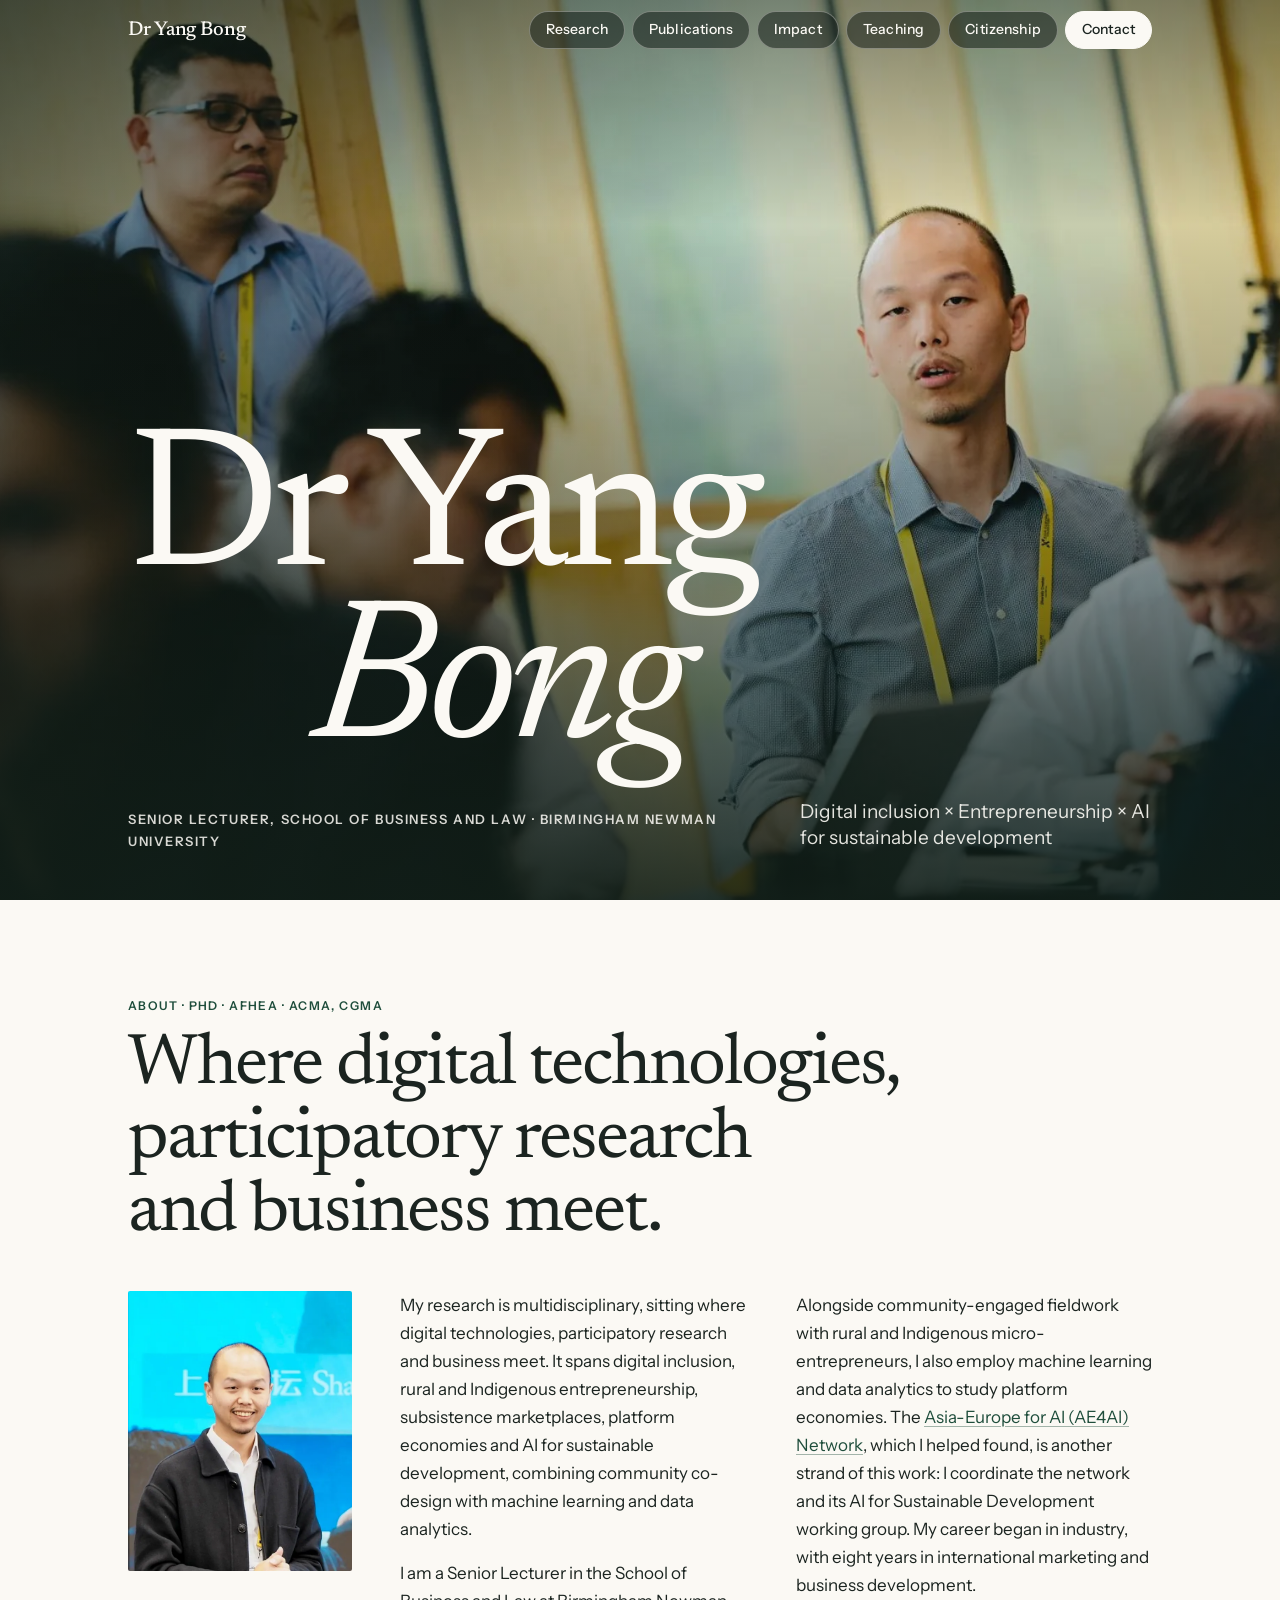
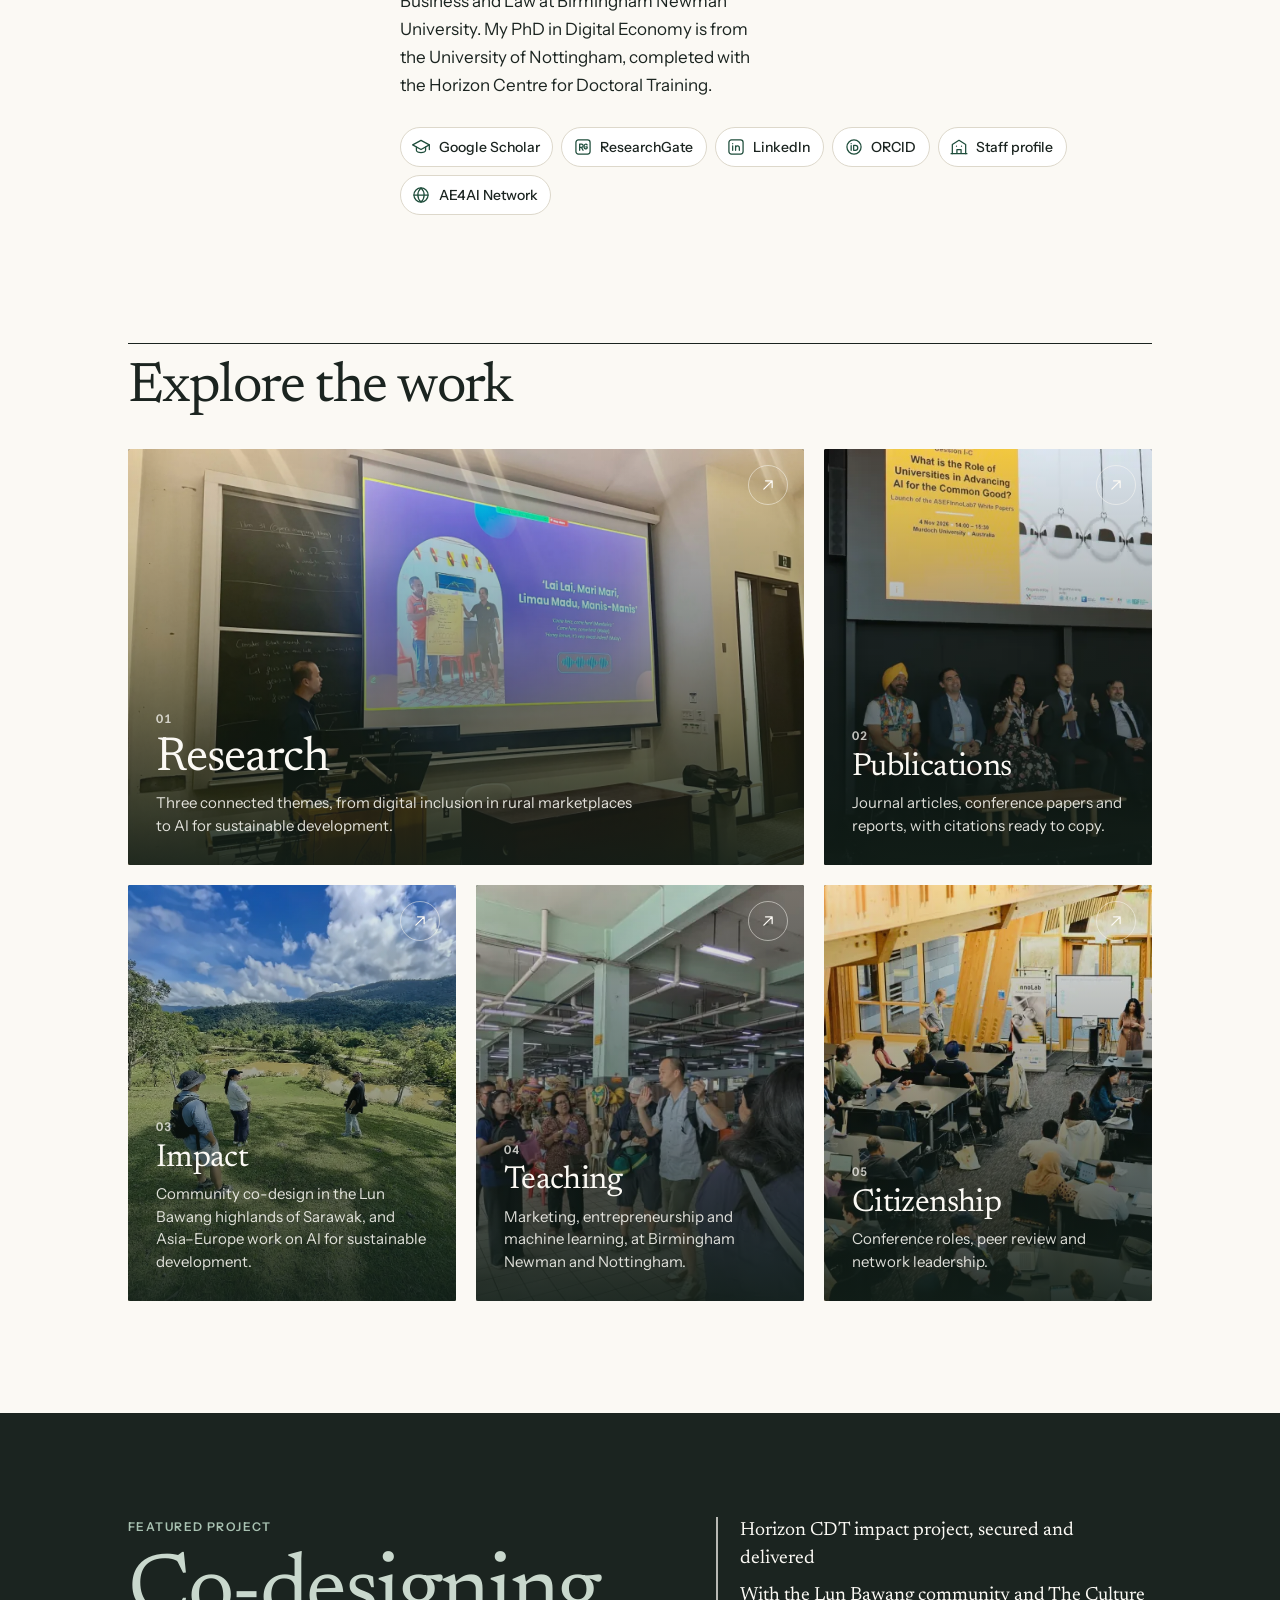
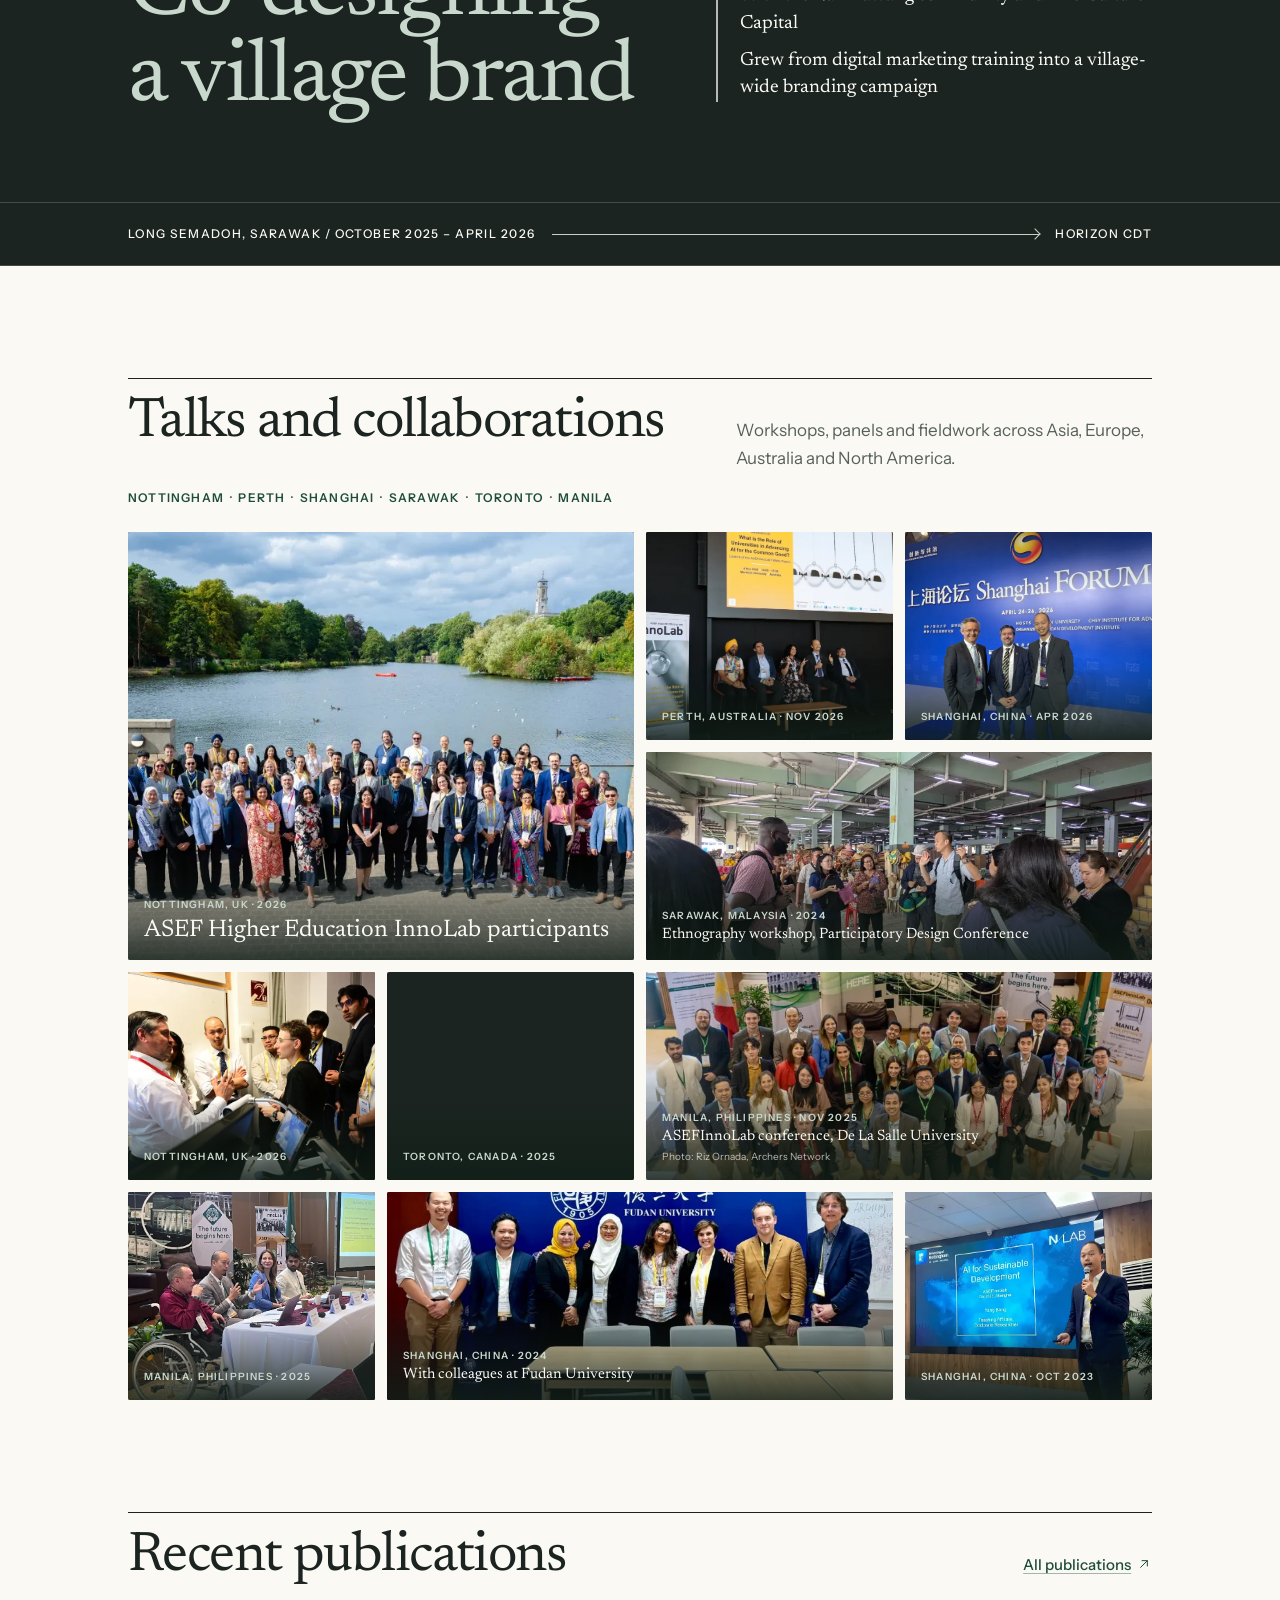
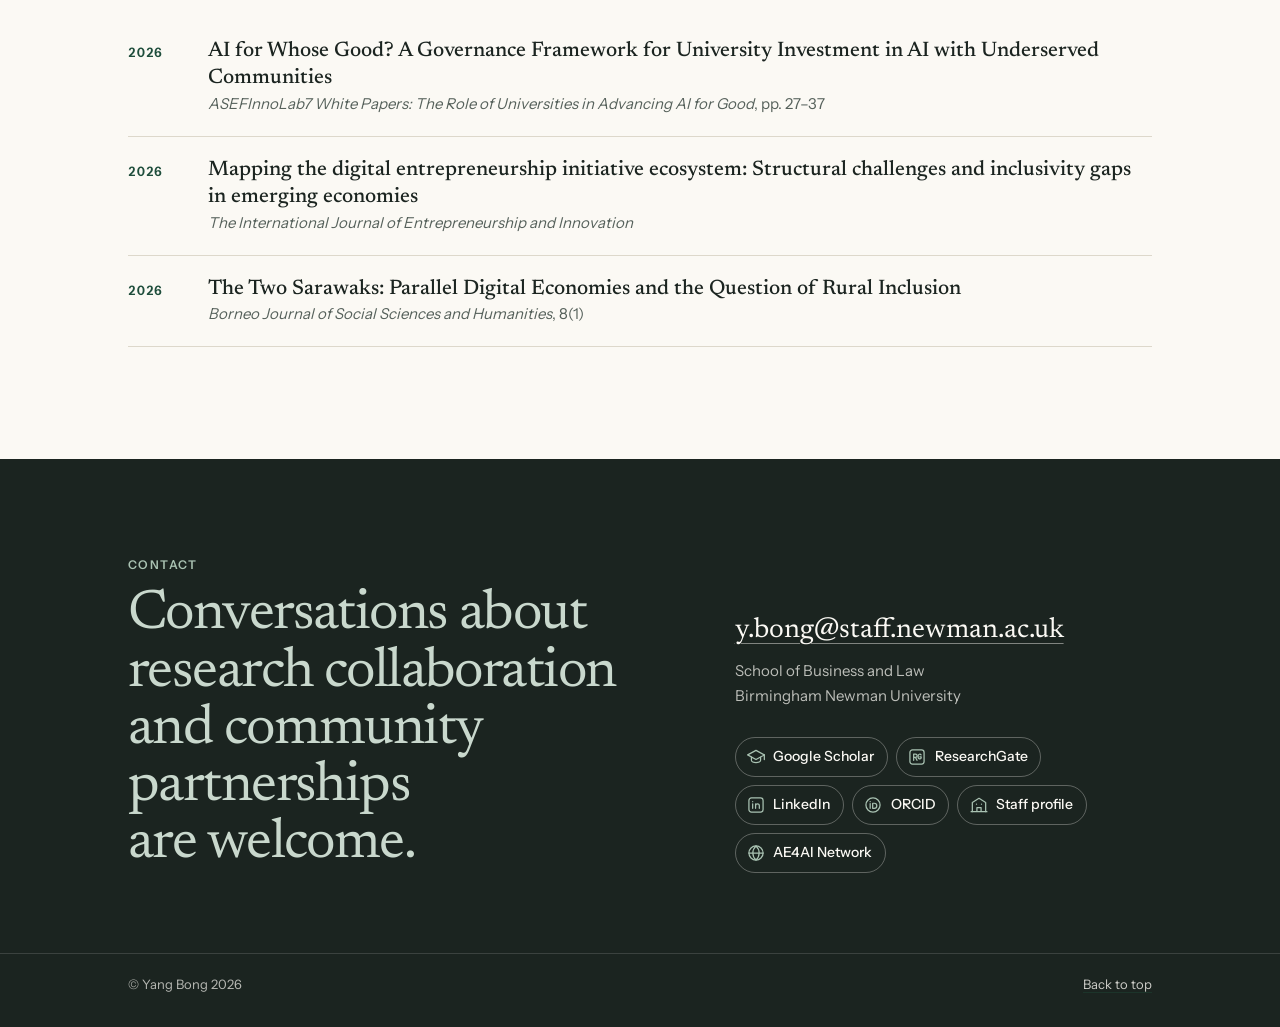
==== commit 78b049c1: "Higher-quality photos, home photo mosaic, zoomable world map - Replace the LinkedIn-quality event ph" ====
--- a/index.html
+++ b/index.html
@@ -32,7 +32,7 @@
   <link rel="preload" href="assets/fonts/instrument-sans-latin-wght-normal.woff2" as="font" type="font/woff2" crossorigin>
   <link rel="preload" href="content.json" as="fetch" crossorigin>
   <link rel="preload" href="publications.json" as="fetch" crossorigin>
-  <link rel="preload" as="image" type="image/webp" imagesrcset="assets/img/banner/2023-shanghai-talk-800.webp 800w, assets/img/banner/2023-shanghai-talk-1600.webp 1600w" imagesizes="100vw" fetchpriority="high">
+  <link rel="preload" as="image" type="image/webp" imagesrcset="assets/img/banner/2026-nottingham-speaking-800.webp 800w, assets/img/banner/2026-nottingham-speaking-1600.webp 1600w" imagesizes="100vw" fetchpriority="high">
   <link rel="stylesheet" href="assets/css/style.css">
 </head>
 <body data-page="home">
--- a/assets/css/style.css
+++ b/assets/css/style.css
@@ -215,26 +215,6 @@
 /* impact project: map, story, timeline */
 .project { display: grid; gap: 2rem; padding: 2rem 0 1rem; }
 .map { margin: 0; }
-.map__frame { position: relative; background: #F6F3EC; border: 1px solid var(--rule); border-radius: 2px; overflow: hidden; }
-.map__frame img { width: 100%; height: auto; }
-.map__marks { position: absolute; inset: 0; width: 100%; height: 100%; overflow: visible; }
-.map figcaption { margin-top: .6rem; font-size: .8125rem; color: var(--muted); }
-.mark__dot { fill: var(--paper); stroke: var(--accent); stroke-width: 3; transform-box: fill-box; transform-origin: center; transition: transform .2s; }
-.mark--primary .mark__dot { fill: var(--accent); }
-.mark__halo { fill: var(--accent); opacity: .14; transform-box: fill-box; transform-origin: center; transition: opacity .2s, transform .2s; }
-.mark__label, .mark__note {
-  font-family: var(--sans); paint-order: stroke; stroke: #F6F3EC; stroke-width: 4px; stroke-linejoin: round;
-}
-.mark__label { font-size: 15px; font-weight: 600; fill: var(--ink); }
-.mark--primary .mark__label { font-family: var(--serif); font-size: 20px; font-weight: 500; }
-.mark__note { font-size: 12px; font-weight: 500; fill: var(--muted); letter-spacing: .04em; }
-@media (max-width: 47.99rem) {
-  .mark__label { font-size: 27px; } .mark--primary .mark__label { font-size: 32px; } .mark__note { font-size: 21px; } .mark__label, .mark__note { stroke-width: 7px; } .mark__dot { stroke-width: 4; }
-}
-.mark.is-lit .mark__dot { transform: scale(1.6); }
-.mark.is-lit .mark__halo { opacity: .25; transform: scale(1.3); }
-@media (prefers-reduced-motion: reduce) { .mark__dot, .mark__halo { transition: none; } }
-
 .project__story h3 { font-size: 1.625rem; font-weight: 400; }
 .project__story h3 + p { margin-top: .6rem; font: 400 1.125rem/1.55 var(--serif); }
 .tagline { margin: 1.5rem 0; padding-left: 1rem; border-left: 2px solid var(--accent); }
@@ -269,26 +249,6 @@
 /* contact */
 .contact__email { margin-top: 1.25rem; font: 400 clamp(1.3rem, 6vw, 2rem)/1.2 var(--serif); overflow-wrap: anywhere; }
 
-/* ---------- full-width photo banner ---------- */
-.banner { position: relative; background: var(--paper-deep); }
-.banner__slides { display: grid; list-style: none; margin: 0; padding: 0; touch-action: pan-y; }
-.banner__slide { grid-area: 1 / 1; opacity: 0; visibility: hidden; transition: opacity 1.2s ease, visibility 0s linear 1.2s; }
-.banner__slide.is-active { opacity: 1; visibility: visible; transition: opacity 1.2s ease, visibility 0s; }
-.banner figure { margin: 0; }
-.banner img { display: block; width: 100%; aspect-ratio: 4 / 3; height: auto; object-fit: cover; background: var(--paper-deep); }
-.banner__caption { display: block; max-width: var(--wrap); margin-inline: auto; padding: .85rem var(--gutter) 0; font-size: .875rem; line-height: 1.45; }
-.banner__meta { display: block; margin-top: .1rem; color: var(--muted); font-size: .8125rem; }
-.banner__bar { max-width: var(--wrap); margin-inline: auto; padding: .75rem var(--gutter) 1rem; }
-.banner__controls { display: flex; align-items: center; gap: .4rem; }
-.banner__count { margin-right: auto; font-size: .75rem; font-weight: 600; letter-spacing: .12em; color: var(--muted); font-variant-numeric: tabular-nums; }
-.banner__btn {
-  display: grid; place-items: center; width: 2.5rem; height: 2.5rem; padding: 0; cursor: pointer;
-  border: 1px solid var(--rule); border-radius: 2px; background: #fff; color: var(--accent);
-  transition: border-color .15s, background .15s;
-}
-.banner__btn:hover { border-color: var(--accent); background: var(--accent-soft); }
-@media (prefers-reduced-motion: reduce) { .banner__slide, .banner__slide.is-active { transition: none; } }
-
 /* ---------- field photos in the impact project ---------- */
 .field__list { list-style: none; margin: .9rem 0 0; padding: 0; display: grid; grid-template-columns: repeat(3, minmax(0, 1fr)); gap: .75rem; }
 .field figure { margin: 0; }
@@ -341,29 +301,12 @@
 }
 
 @media (min-width: 48rem) {
-  .banner { background: #1B2420; }
-  .banner img { aspect-ratio: auto; height: clamp(24rem, 72vh, 46rem); object-position: var(--pos, 50% 50%); }
-  .banner__slide figure { position: relative; }
-  .banner__slide figure::after {
-    content: ""; position: absolute; inset: auto 0 0 0; height: 45%; pointer-events: none;
-    background: linear-gradient(to top, rgba(14, 22, 18, .72), rgba(14, 22, 18, 0));
-  }
-  .banner__caption {
-    position: absolute; z-index: 1; left: 0; right: 0; bottom: 0; padding: 0 calc(var(--gutter) + 12rem) 1.6rem var(--gutter);
-    color: #FBF9F4; font: 400 1.375rem/1.3 var(--serif); letter-spacing: -.005em;
-  }
-  .banner__meta { color: rgba(251, 249, 244, .8); font: 600 .75rem/1.4 var(--sans); letter-spacing: .12em; text-transform: uppercase; margin-top: .45rem; }
-  .banner__bar { position: absolute; z-index: 2; left: 0; right: 0; bottom: 0; padding: 0 var(--gutter) 1.4rem; pointer-events: none; }
-  .banner__controls { justify-content: flex-end; pointer-events: auto; width: max-content; margin-left: auto; }
-  .banner__count { margin-right: .6rem; color: rgba(251, 249, 244, .85); }
-  .banner__btn { background: rgba(27, 36, 32, .35); border-color: rgba(251, 249, 244, .45); color: #FBF9F4; }
-  .banner__btn:hover { background: rgba(27, 36, 32, .6); border-color: #FBF9F4; }
   .field { grid-column: 1 / -1; }
   .field__list { gap: 1.25rem; }
 }
 
 @media print {
-  .masthead, .links, .motif, .footer a, .banner, .cover__img, .card__img, .next { display: none; }
+  .masthead, .links, .motif, .footer a, .cover__img, .card__img, .next { display: none; }
   .cover__name, .cover__tag, .cover__role { color: var(--ink) !important; }
   body { background: #fff; }
 }
@@ -382,7 +325,7 @@
 /* ---------- home: cover ---------- */
 .cover { position: relative; min-height: 92svh; display: flex; align-items: flex-end; color: var(--paper); background: var(--ink); overflow: hidden; }
 .cover__img, .cover__img picture { position: absolute; inset: 0; }
-.cover__img img { width: 100%; height: 100%; object-fit: cover; object-position: var(--pos, 50% 50%); }
+.cover__img img { width: 100%; height: 100%; object-fit: cover; object-position: var(--pos-m, var(--pos, 50% 50%)); }
 .cover::after { content: ""; position: absolute; inset: 0; pointer-events: none;
   background: linear-gradient(to top, rgba(17, 30, 24, .9) 0%, rgba(17, 30, 24, .4) 45%, rgba(17, 30, 24, .1) 75%, rgba(17, 30, 24, .5) 100%),
     linear-gradient(to right, rgba(17, 30, 24, .55), rgba(17, 30, 24, 0) 60%); }
@@ -480,6 +423,7 @@
   .nav { gap: .45rem; padding-right: 0; margin-right: 0; -webkit-mask-image: none; mask-image: none; }
   .nav a { padding: .42rem 1rem; font-size: .875rem; }
   .cover { min-height: 100svh; }
+  .cover__img img { object-position: var(--pos, 50% 50%); }
   .cover__inner { padding-bottom: 3rem; grid-template-columns: 1fr auto; align-items: end; }
   .cover__name { grid-column: 1 / -1; grid-row: 1; }
   .cover__role { grid-column: 1; grid-row: 2; align-self: end; }
@@ -508,3 +452,75 @@
   .card--wide { grid-column: span 2; }
   .card--wide h3 { font-size: 3rem; }
 }
+
+/* ---------- home: photo mosaic ---------- */
+.gallery__intro { color: var(--muted); max-width: 26rem; }
+.places { display: flex; flex-wrap: wrap; gap: .35rem; margin: -1rem 0 1.5rem; }
+.places li { font-size: .75rem; font-weight: 600; letter-spacing: .1em; text-transform: uppercase; color: var(--accent); }
+.places li + li::before { content: "·"; margin-right: .35rem; color: var(--muted); }
+.mosaic { display: grid; grid-template-columns: repeat(2, minmax(0, 1fr)); grid-auto-rows: 9.5rem; grid-auto-flow: dense; gap: .5rem; }
+.tile { position: relative; overflow: hidden; border-radius: 2px; background: var(--ink); }
+.tile--lg { grid-column: span 2; grid-row: span 2; }
+.tile--wide { grid-column: span 2; }
+.tile figure, .tile picture { position: absolute; inset: 0; margin: 0; }
+.tile img { width: 100%; height: 100%; object-fit: cover; object-position: var(--pos, 50% 50%); transition: transform .7s cubic-bezier(.2, .7, .2, 1); }
+.tile:hover img { transform: scale(1.04); }
+.tile figcaption { position: absolute; left: 0; right: 0; bottom: 0; padding: 2.5rem .75rem .7rem; color: var(--paper);
+  background: linear-gradient(to top, rgba(17, 30, 24, .85), rgba(17, 30, 24, 0)); display: grid; gap: .1rem; }
+.tile__place { font-size: .625rem; font-weight: 600; letter-spacing: .12em; text-transform: uppercase; color: #C9D8CD; }
+.tile__cap { font: 400 .9375rem/1.25 var(--serif); }
+.tile__credit { font-size: .625rem; color: rgba(251, 249, 244, .7); }
+.tile:not(.tile--lg):not(.tile--wide) .tile__cap { display: none; }
+.tile--lg .tile__cap { font-size: 1.25rem; }
+@media (prefers-reduced-motion: reduce) { .tile img { transition: none; } }
+
+/* ---------- impact: zoomable map ---------- */
+.map__frame { position: relative; aspect-ratio: 1 / 1; overflow: hidden; border: 1px solid var(--rule); border-radius: 2px;
+  background: #EEF1EC; touch-action: none; cursor: grab; user-select: none; -webkit-user-select: none; }
+.map__frame.is-dragging { cursor: grabbing; }
+.map__frame:focus-visible { outline-offset: 2px; }
+.map__svg, .map__svg svg { position: absolute; inset: 0; width: 100%; height: 100%; display: block; }
+.map__svg .land { fill: #F7F5EF; stroke: #CFC9B9; stroke-width: .8; stroke-linejoin: round; vector-effect: non-scaling-stroke; }
+.map__svg .land--my { fill: #E7EDE6; stroke: #9DB3A5; }
+.map__svg .land--borneo { fill: #E9EEE7; stroke: #9DB3A5; }
+.map__svg .land--sarawak { fill: #CFDDD2; stroke: #1E4D3B; stroke-opacity: .6; stroke-width: 1; }
+.map__svg .route { fill: none; stroke: var(--accent); stroke-width: 1.5; stroke-dasharray: 5 5; vector-effect: non-scaling-stroke; opacity: 0; transition: opacity .3s; }
+.map__frame.is-wide .route { opacity: .7; }
+.map__layer { position: absolute; inset: 0; pointer-events: none; }
+.mk, .gl { position: absolute; left: 0; top: 0; will-change: transform; }
+.mk__dot { position: absolute; left: -6px; top: -6px; width: 12px; height: 12px; border-radius: 50%; background: var(--paper); border: 3px solid var(--accent); transition: transform .2s; }
+.mk--primary .mk__dot { left: -8px; top: -8px; width: 16px; height: 16px; background: var(--accent); border-color: var(--paper); box-shadow: 0 0 0 10px rgba(30, 77, 59, .16); }
+.mk--home .mk__dot { background: var(--ink); border-color: var(--paper); }
+.mk__text { position: absolute; left: 12px; top: 0; transform: translateY(-50%); display: grid; white-space: nowrap; line-height: 1.15;
+  text-shadow: 0 0 3px #F7F5EF, 0 0 3px #F7F5EF, 0 0 6px #F7F5EF; }
+.mk--primary .mk__text { left: 16px; }
+.mk--left .mk__text { left: auto; right: 12px; text-align: right; }
+.mk__label { font-size: .875rem; font-weight: 600; color: var(--ink); }
+.mk--primary .mk__label { font: 500 1.1875rem/1.1 var(--serif); }
+.mk__note { font-size: .6875rem; font-weight: 500; letter-spacing: .04em; color: var(--muted); }
+.mk.is-lit .mk__dot { transform: scale(1.5); }
+.gl { transform-origin: 0 0; }
+.gl { font-size: .625rem; font-weight: 600; letter-spacing: .16em; text-transform: uppercase; color: #8A9189; white-space: nowrap; translate: -50% -50%; }
+.gl--island { font: italic 400 1.125rem/1 var(--serif); letter-spacing: .02em; text-transform: none; color: #5E7A69; }
+.gl--state { font-size: .625rem; color: #6E8578; }
+.gl--water { font: italic 400 .8125rem/1 var(--serif); letter-spacing: .06em; text-transform: none; color: #8DA0A0; }
+.gl--region { font-size: .6875rem; letter-spacing: .3em; color: #A3A79E; }
+.map__zoom { position: absolute; top: .6rem; right: .6rem; display: grid; gap: .3rem; }
+.map__btn { width: 2.25rem; height: 2.25rem; padding: 0; border: 1px solid var(--rule); border-radius: 2px; background: #fff; color: var(--accent);
+  font: 400 1.25rem/1 var(--sans); cursor: pointer; }
+.map__btn:hover:not(:disabled) { border-color: var(--accent); background: var(--accent-soft); }
+.map__btn:disabled { color: #B5B9B2; cursor: default; }
+.map__views { position: absolute; left: .6rem; bottom: .6rem; display: flex; flex-wrap: wrap; gap: .3rem; }
+.map__views button { padding: .3rem .7rem; border: 1px solid var(--rule); border-radius: 999px; background: #fff; color: var(--ink);
+  font-size: .75rem; font-weight: 500; cursor: pointer; }
+.map__views button:hover { border-color: var(--accent); color: var(--accent); }
+.map__views button[aria-pressed="true"] { background: var(--accent); border-color: var(--accent); color: var(--paper); }
+.map figcaption { margin-top: .6rem; font-size: .8125rem; color: var(--muted); }
+.map__hint { color: #7C847E; }
+
+@media (min-width: 48rem) {
+  .mosaic { grid-template-columns: repeat(4, minmax(0, 1fr)); grid-auto-rows: 13rem; gap: .75rem; }
+  .tile figcaption { padding: 3rem 1rem .9rem; }
+  .tile--lg .tile__cap { font-size: 1.5rem; }
+  .map__frame { aspect-ratio: 760 / 520; }
+}
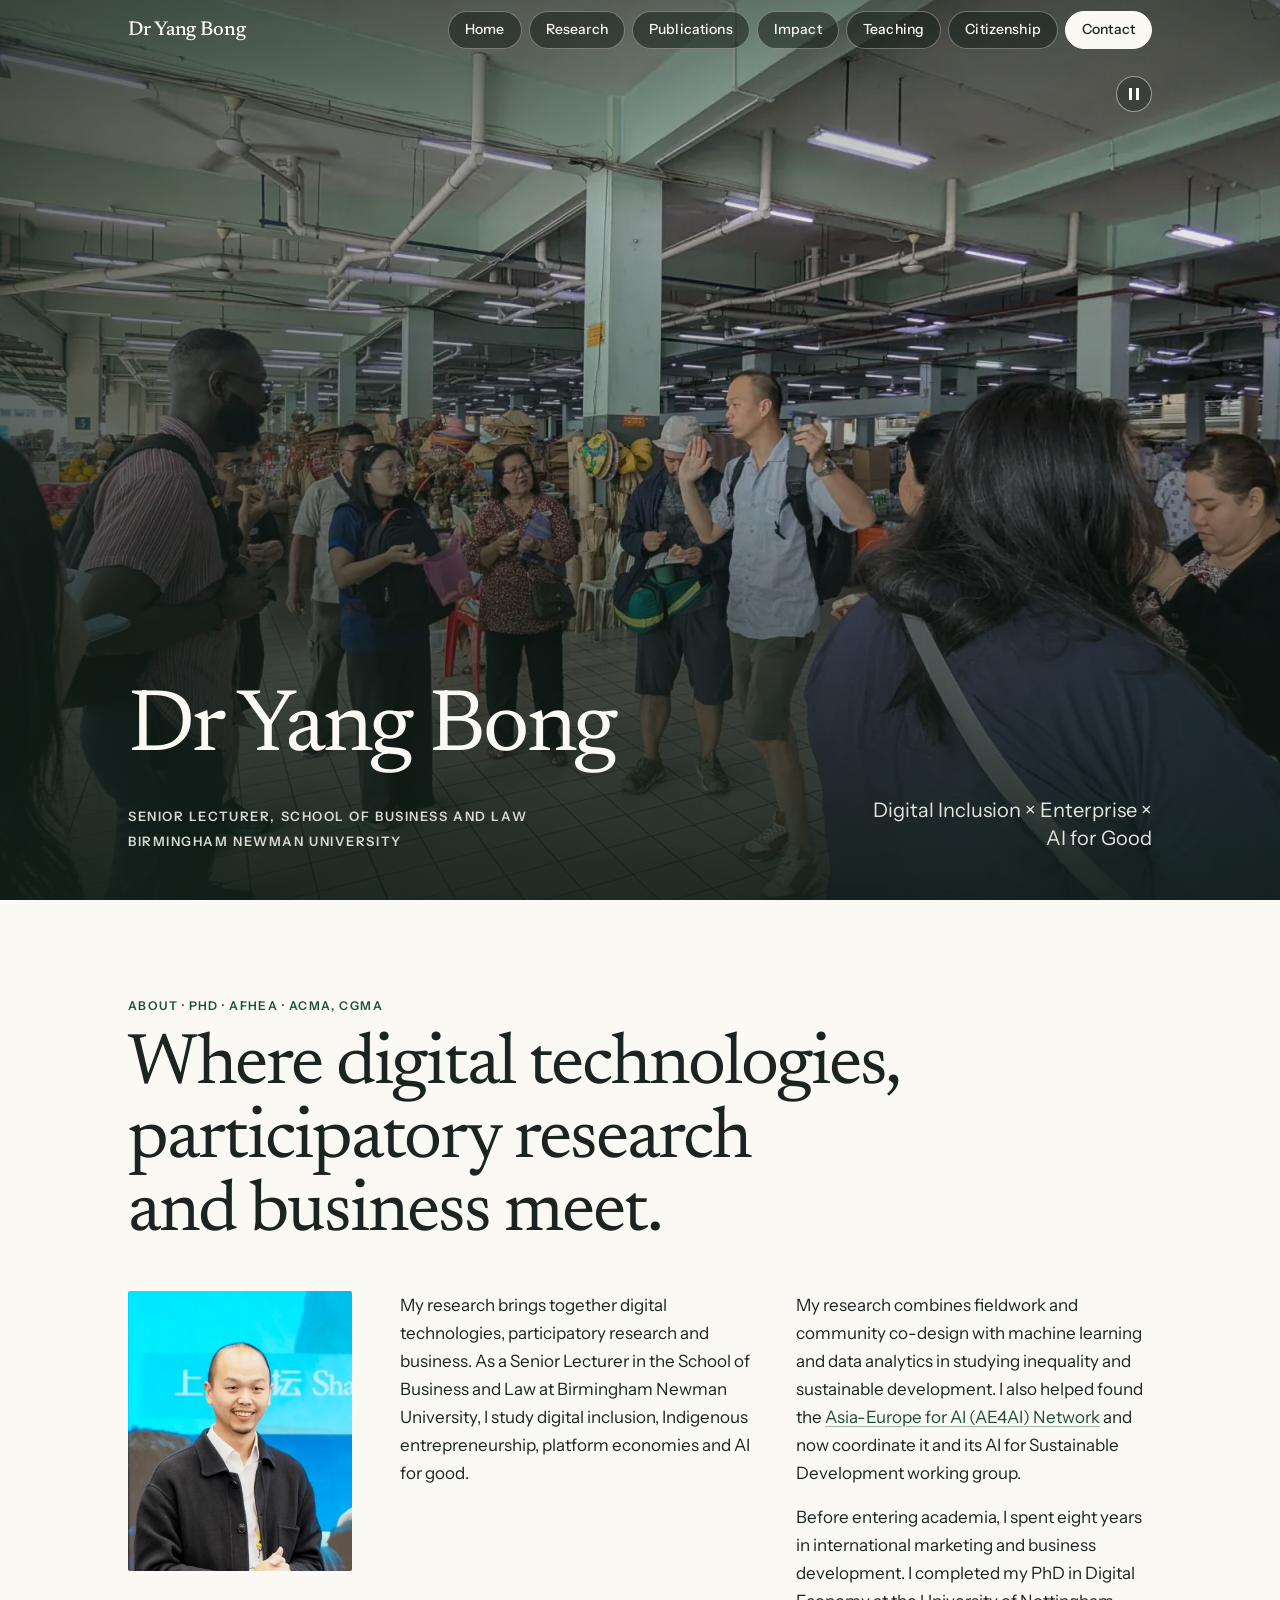
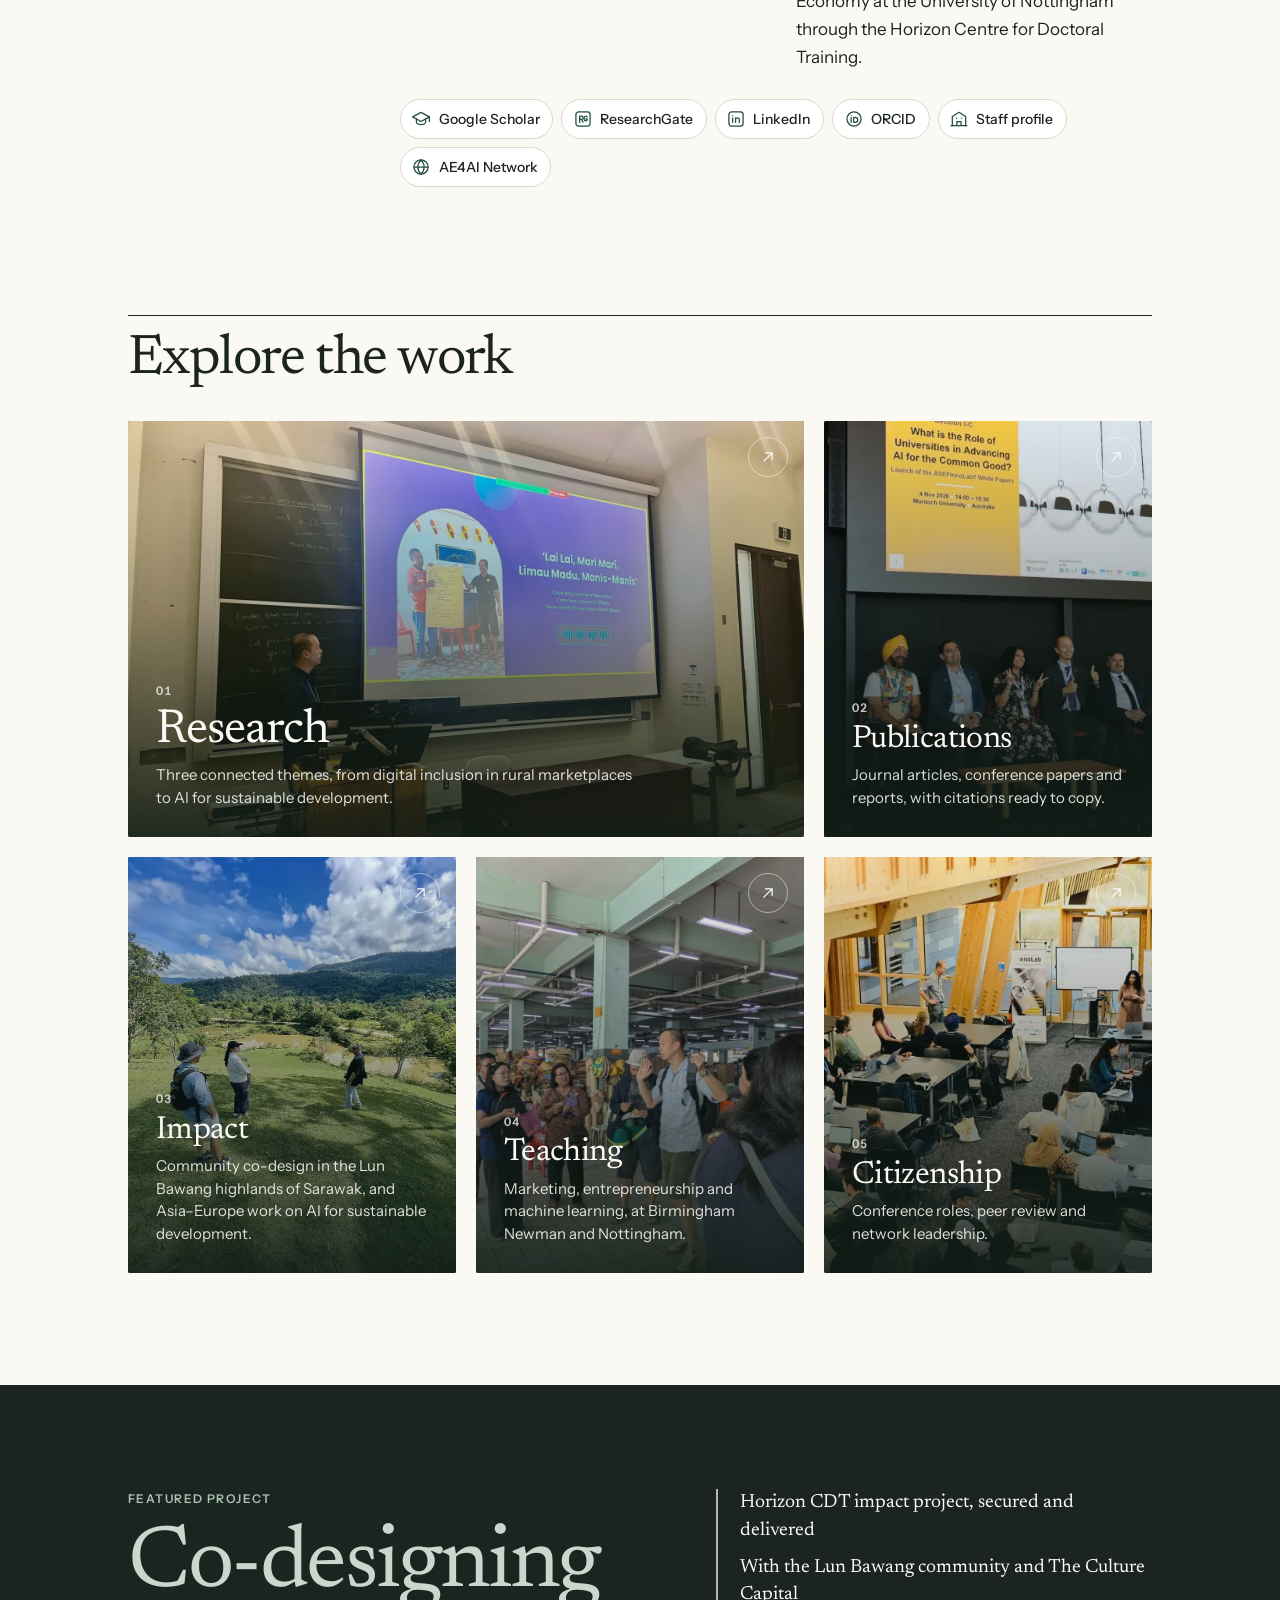
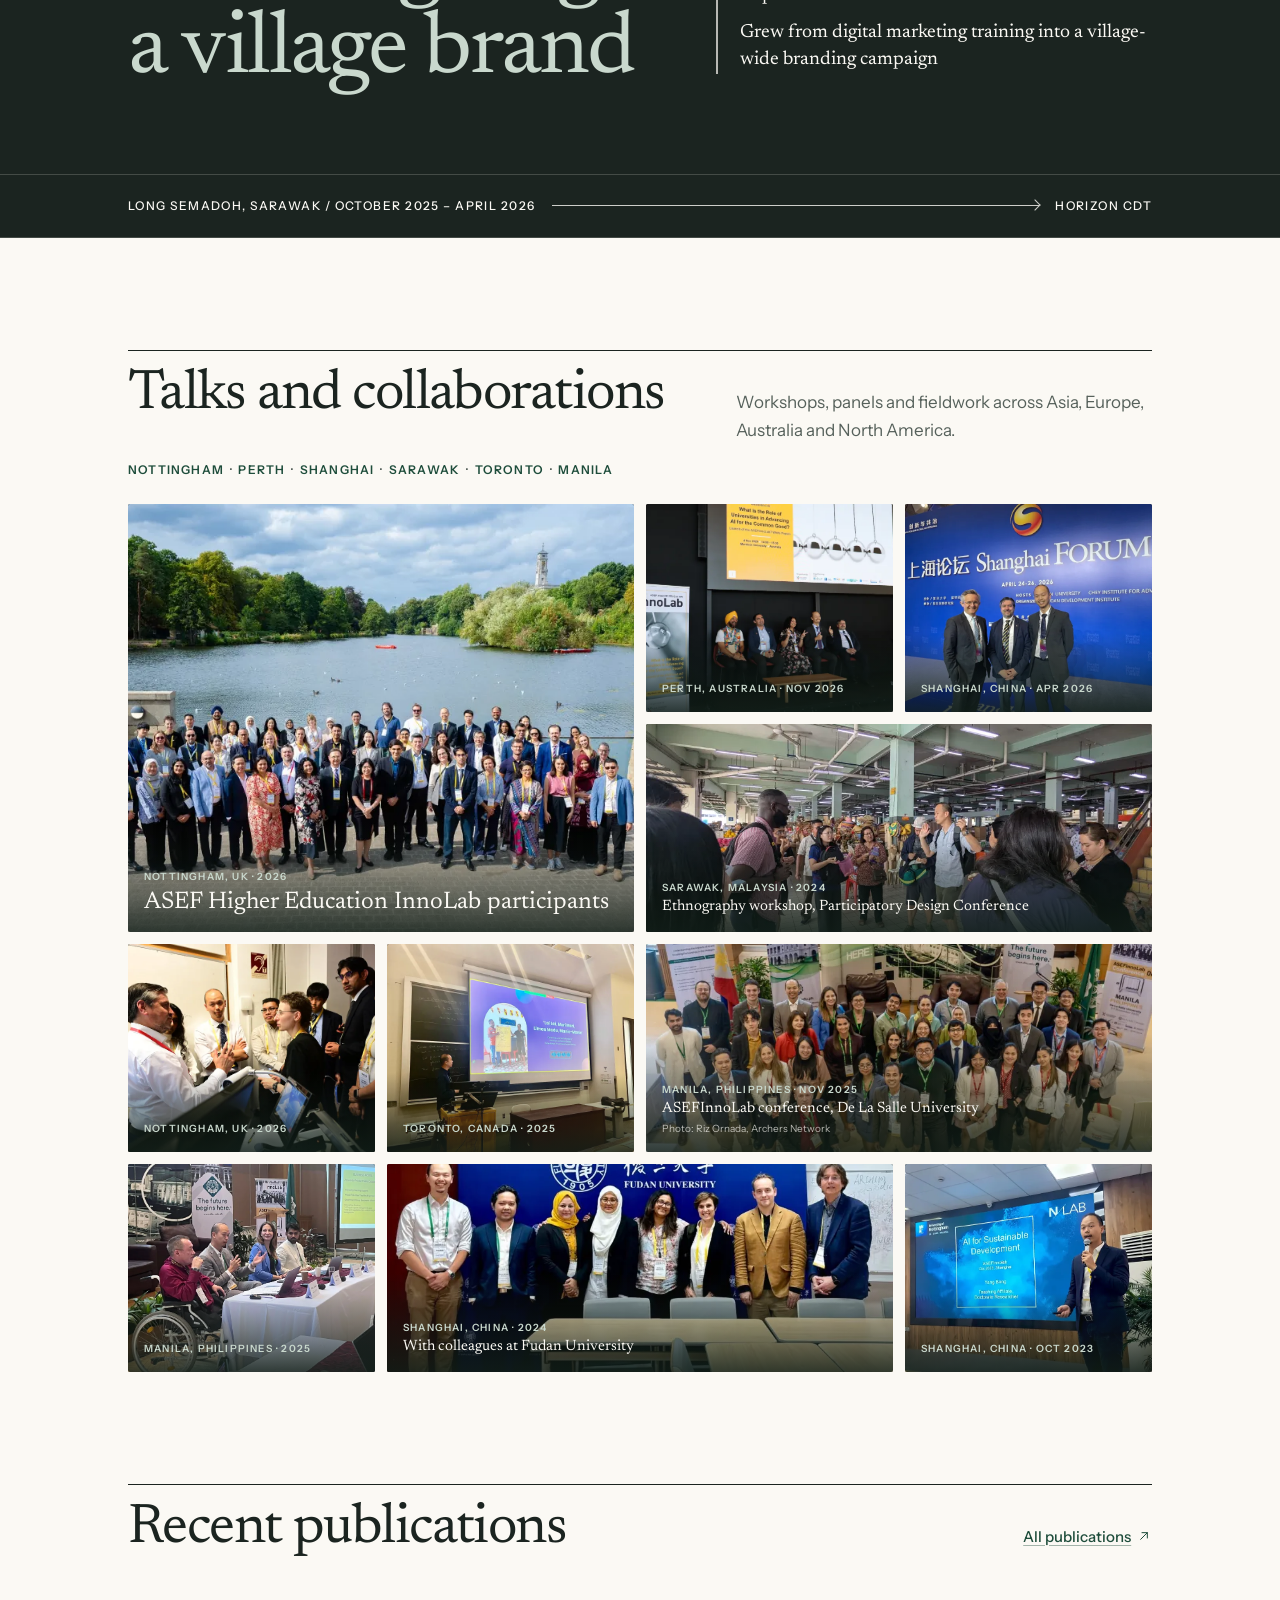
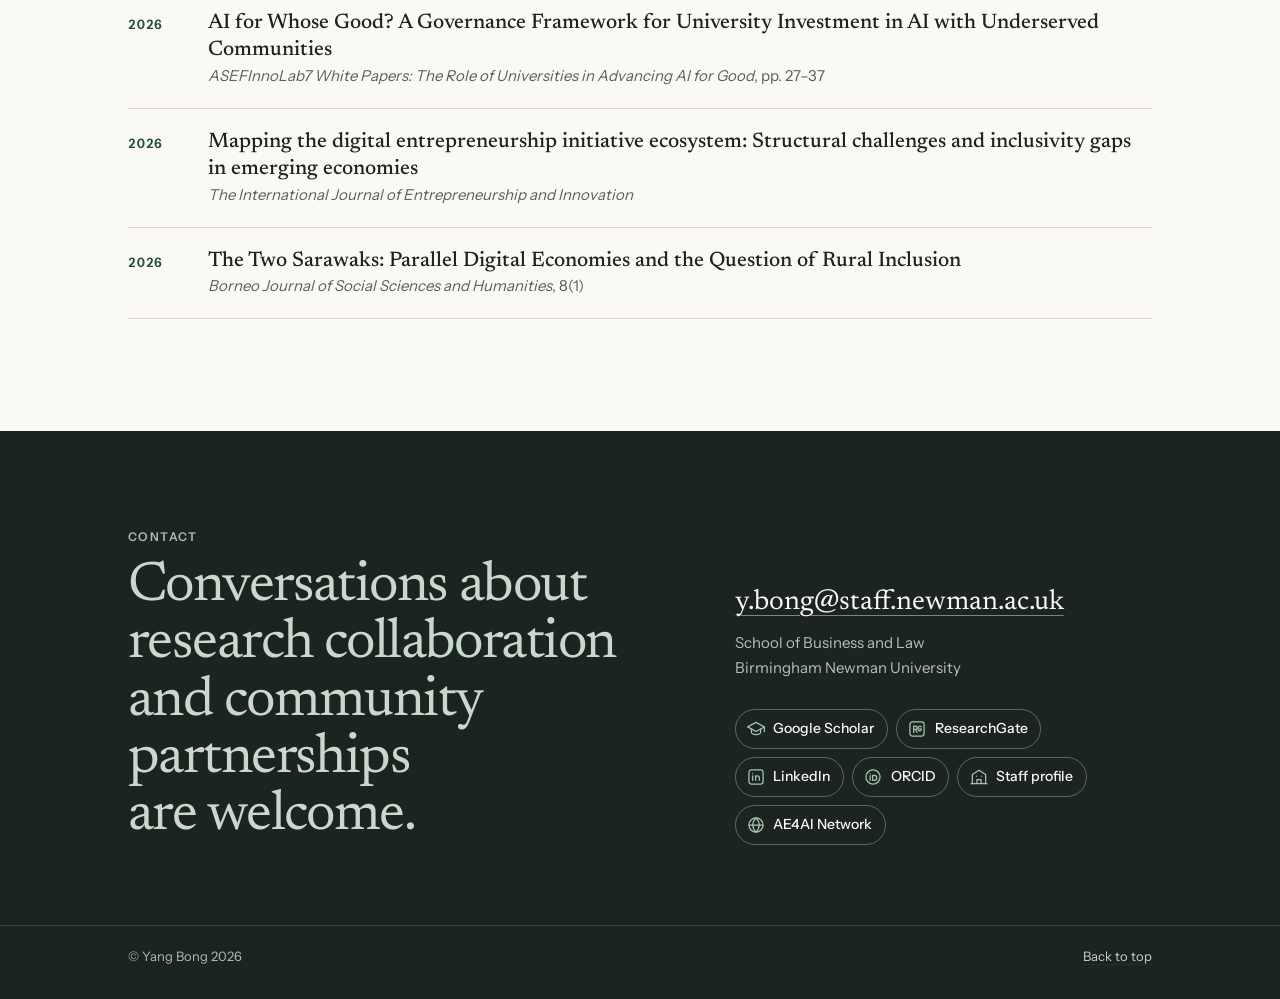
==== commit 7b7f8b58: "Home: rotating cover photos, smaller name, new tagline and profile; Home button - Cover crossfades P" ====
--- a/index.html
+++ b/index.html
@@ -32,7 +32,7 @@
   <link rel="preload" href="assets/fonts/instrument-sans-latin-wght-normal.woff2" as="font" type="font/woff2" crossorigin>
   <link rel="preload" href="content.json" as="fetch" crossorigin>
   <link rel="preload" href="publications.json" as="fetch" crossorigin>
-  <link rel="preload" as="image" type="image/webp" imagesrcset="assets/img/banner/2026-nottingham-speaking-800.webp 800w, assets/img/banner/2026-nottingham-speaking-1600.webp 1600w" imagesizes="100vw" fetchpriority="high">
+  <link rel="preload" as="image" type="image/webp" imagesrcset="assets/img/banner/2024-pdc-ethnography-800.webp 800w, assets/img/banner/2024-pdc-ethnography-1600.webp 1600w, assets/img/banner/2024-pdc-ethnography-2016.webp 2016w" imagesizes="100vw" fetchpriority="high">
   <link rel="stylesheet" href="assets/css/style.css">
 </head>
 <body data-page="home">
--- a/assets/css/style.css
+++ b/assets/css/style.css
@@ -306,7 +306,7 @@
 }
 
 @media print {
-  .masthead, .links, .motif, .footer a, .cover__img, .card__img, .next { display: none; }
+  .masthead, .links, .motif, .footer a, .cover__img, .cover__pause, .card__img, .next { display: none; }
   .cover__name, .cover__tag, .cover__role { color: var(--ink) !important; }
   body { background: #fff; }
 }
@@ -324,17 +324,26 @@
 
 /* ---------- home: cover ---------- */
 .cover { position: relative; min-height: 92svh; display: flex; align-items: flex-end; color: var(--paper); background: var(--ink); overflow: hidden; }
-.cover__img, .cover__img picture { position: absolute; inset: 0; }
+.cover__img, .cover__slide, .cover__slide picture { position: absolute; inset: 0; }
+.cover__slide { opacity: 0; transition: opacity 1.4s ease; }
+.cover__slide.is-on { opacity: 1; }
 .cover__img img { width: 100%; height: 100%; object-fit: cover; object-position: var(--pos-m, var(--pos, 50% 50%)); }
+@media (prefers-reduced-motion: reduce) { .cover__slide { transition: none; } }
 .cover::after { content: ""; position: absolute; inset: 0; pointer-events: none;
   background: linear-gradient(to top, rgba(17, 30, 24, .9) 0%, rgba(17, 30, 24, .4) 45%, rgba(17, 30, 24, .1) 75%, rgba(17, 30, 24, .5) 100%),
     linear-gradient(to right, rgba(17, 30, 24, .55), rgba(17, 30, 24, 0) 60%); }
 .cover__inner { position: relative; z-index: 1; width: 100%; padding-top: 6rem; padding-bottom: 2rem; display: grid; }
-.cover__tag { font: 400 1.0625rem/1.4 var(--sans); max-width: 20rem; color: rgba(251, 249, 244, .9); margin-top: 1rem; }
-.cover__name { font: 400 clamp(4rem, 19vw, 12.5rem)/.86 var(--serif); letter-spacing: -.045em; margin: 0; }
-.cover__name span { display: block; }
-.cover__name span + span { padding-left: 18%; font-style: italic; }
-.cover__role { margin-top: 1.5rem; font-size: .8125rem; font-weight: 600; letter-spacing: .12em; text-transform: uppercase; color: rgba(251, 249, 244, .85); }
+.cover__tag { font: 400 1.0625rem/1.4 var(--sans); max-width: 24rem; color: rgba(251, 249, 244, .9); margin-top: 1rem; }
+.cover__name { font: 400 clamp(2.75rem, 9vw, 5.5rem)/.95 var(--serif); letter-spacing: -.03em; margin: 0; }
+.cover__role { display: grid; gap: .2rem; margin-top: 1.25rem; font-size: .8125rem; font-weight: 600; letter-spacing: .12em; text-transform: uppercase; color: rgba(251, 249, 244, .85); }
+
+/* pause/play for the cover photos */
+.cover__pause { position: absolute; z-index: 2; top: calc(var(--masthead) + 1rem); right: var(--gutter); width: 2.25rem; height: 2.25rem; padding: 0;
+  display: grid; place-items: center; border-radius: 50%; border: 1px solid rgba(251, 249, 244, .5); background: rgba(20, 30, 25, .35); color: var(--paper); cursor: pointer; }
+.cover__pause:hover { background: rgba(20, 30, 25, .65); border-color: var(--paper); }
+.cover__pause:focus-visible { outline-color: var(--paper); }
+.cover__pause-i { width: 10px; height: 12px; border-left: 3px solid currentColor; border-right: 3px solid currentColor; }
+.cover__pause.is-paused .cover__pause-i { width: 0; height: 0; border-style: solid; border-width: 6px 0 6px 10px; border-color: transparent transparent transparent currentColor; margin-left: 3px; }
 
 /* ---------- home: intro ---------- */
 .intro { padding-top: 4rem; padding-bottom: 1rem; }
@@ -424,10 +433,11 @@
   .nav a { padding: .42rem 1rem; font-size: .875rem; }
   .cover { min-height: 100svh; }
   .cover__img img { object-position: var(--pos, 50% 50%); }
+  .cover__pause { right: max(var(--gutter), calc((100vw - 68rem) / 2 + var(--gutter))); }
   .cover__inner { padding-bottom: 3rem; grid-template-columns: 1fr auto; align-items: end; }
   .cover__name { grid-column: 1 / -1; grid-row: 1; }
   .cover__role { grid-column: 1; grid-row: 2; align-self: end; }
-  .cover__tag { grid-column: 2; grid-row: 2; margin: 1.5rem 0 0; font-size: 1.1875rem; max-width: 22rem; }
+  .cover__tag { grid-column: 2; grid-row: 2; margin: 1.5rem 0 0; font-size: 1.25rem; max-width: 24rem; text-align: right; }
   .intro { padding-top: 6rem; }
   .intro__cols { grid-template-columns: 14rem minmax(0, 1fr); column-gap: 3rem; }
   .intro__photo { width: 100%; }
@@ -475,22 +485,16 @@
 @media (prefers-reduced-motion: reduce) { .tile img { transition: none; } }
 
 /* ---------- impact: zoomable map ---------- */
-.map__frame { position: relative; aspect-ratio: 1 / 1; overflow: hidden; border: 1px solid var(--rule); border-radius: 2px;
-  background: #EEF1EC; touch-action: none; cursor: grab; user-select: none; -webkit-user-select: none; }
-.map__frame.is-dragging { cursor: grabbing; }
-.map__frame:focus-visible { outline-offset: 2px; }
+.map__frame { position: relative; aspect-ratio: 1 / 1; overflow: hidden; border: 1px solid var(--rule); border-radius: 2px; background: #EEF1EC; }
 .map__svg, .map__svg svg { position: absolute; inset: 0; width: 100%; height: 100%; display: block; }
 .map__svg .land { fill: #F7F5EF; stroke: #CFC9B9; stroke-width: .8; stroke-linejoin: round; vector-effect: non-scaling-stroke; }
 .map__svg .land--my { fill: #E7EDE6; stroke: #9DB3A5; }
 .map__svg .land--borneo { fill: #E9EEE7; stroke: #9DB3A5; }
 .map__svg .land--sarawak { fill: #CFDDD2; stroke: #1E4D3B; stroke-opacity: .6; stroke-width: 1; }
-.map__svg .route { fill: none; stroke: var(--accent); stroke-width: 1.5; stroke-dasharray: 5 5; vector-effect: non-scaling-stroke; opacity: 0; transition: opacity .3s; }
-.map__frame.is-wide .route { opacity: .7; }
 .map__layer { position: absolute; inset: 0; pointer-events: none; }
 .mk, .gl { position: absolute; left: 0; top: 0; will-change: transform; }
 .mk__dot { position: absolute; left: -6px; top: -6px; width: 12px; height: 12px; border-radius: 50%; background: var(--paper); border: 3px solid var(--accent); transition: transform .2s; }
 .mk--primary .mk__dot { left: -8px; top: -8px; width: 16px; height: 16px; background: var(--accent); border-color: var(--paper); box-shadow: 0 0 0 10px rgba(30, 77, 59, .16); }
-.mk--home .mk__dot { background: var(--ink); border-color: var(--paper); }
 .mk__text { position: absolute; left: 12px; top: 0; transform: translateY(-50%); display: grid; white-space: nowrap; line-height: 1.15;
   text-shadow: 0 0 3px #F7F5EF, 0 0 3px #F7F5EF, 0 0 6px #F7F5EF; }
 .mk--primary .mk__text { left: 16px; }
@@ -499,24 +503,13 @@
 .mk--primary .mk__label { font: 500 1.1875rem/1.1 var(--serif); }
 .mk__note { font-size: .6875rem; font-weight: 500; letter-spacing: .04em; color: var(--muted); }
 .mk.is-lit .mk__dot { transform: scale(1.5); }
-.gl { transform-origin: 0 0; }
 .gl { font-size: .625rem; font-weight: 600; letter-spacing: .16em; text-transform: uppercase; color: #8A9189; white-space: nowrap; translate: -50% -50%; }
 .gl--island { font: italic 400 1.125rem/1 var(--serif); letter-spacing: .02em; text-transform: none; color: #5E7A69; }
-.gl--state { font-size: .625rem; color: #6E8578; }
+.gl--state { font-size: .6875rem; color: #3F5E4D; }
+.gl--small { font-size: .5625rem; letter-spacing: .1em; }
 .gl--water { font: italic 400 .8125rem/1 var(--serif); letter-spacing: .06em; text-transform: none; color: #8DA0A0; }
-.gl--region { font-size: .6875rem; letter-spacing: .3em; color: #A3A79E; }
-.map__zoom { position: absolute; top: .6rem; right: .6rem; display: grid; gap: .3rem; }
-.map__btn { width: 2.25rem; height: 2.25rem; padding: 0; border: 1px solid var(--rule); border-radius: 2px; background: #fff; color: var(--accent);
-  font: 400 1.25rem/1 var(--sans); cursor: pointer; }
-.map__btn:hover:not(:disabled) { border-color: var(--accent); background: var(--accent-soft); }
-.map__btn:disabled { color: #B5B9B2; cursor: default; }
-.map__views { position: absolute; left: .6rem; bottom: .6rem; display: flex; flex-wrap: wrap; gap: .3rem; }
-.map__views button { padding: .3rem .7rem; border: 1px solid var(--rule); border-radius: 999px; background: #fff; color: var(--ink);
-  font-size: .75rem; font-weight: 500; cursor: pointer; }
-.map__views button:hover { border-color: var(--accent); color: var(--accent); }
-.map__views button[aria-pressed="true"] { background: var(--accent); border-color: var(--accent); color: var(--paper); }
+@media (max-width: 47.99rem) { .gl--state, .gl--small { display: none; } }
 .map figcaption { margin-top: .6rem; font-size: .8125rem; color: var(--muted); }
-.map__hint { color: #7C847E; }
 
 @media (min-width: 48rem) {
   .mosaic { grid-template-columns: repeat(4, minmax(0, 1fr)); grid-auto-rows: 13rem; gap: .75rem; }
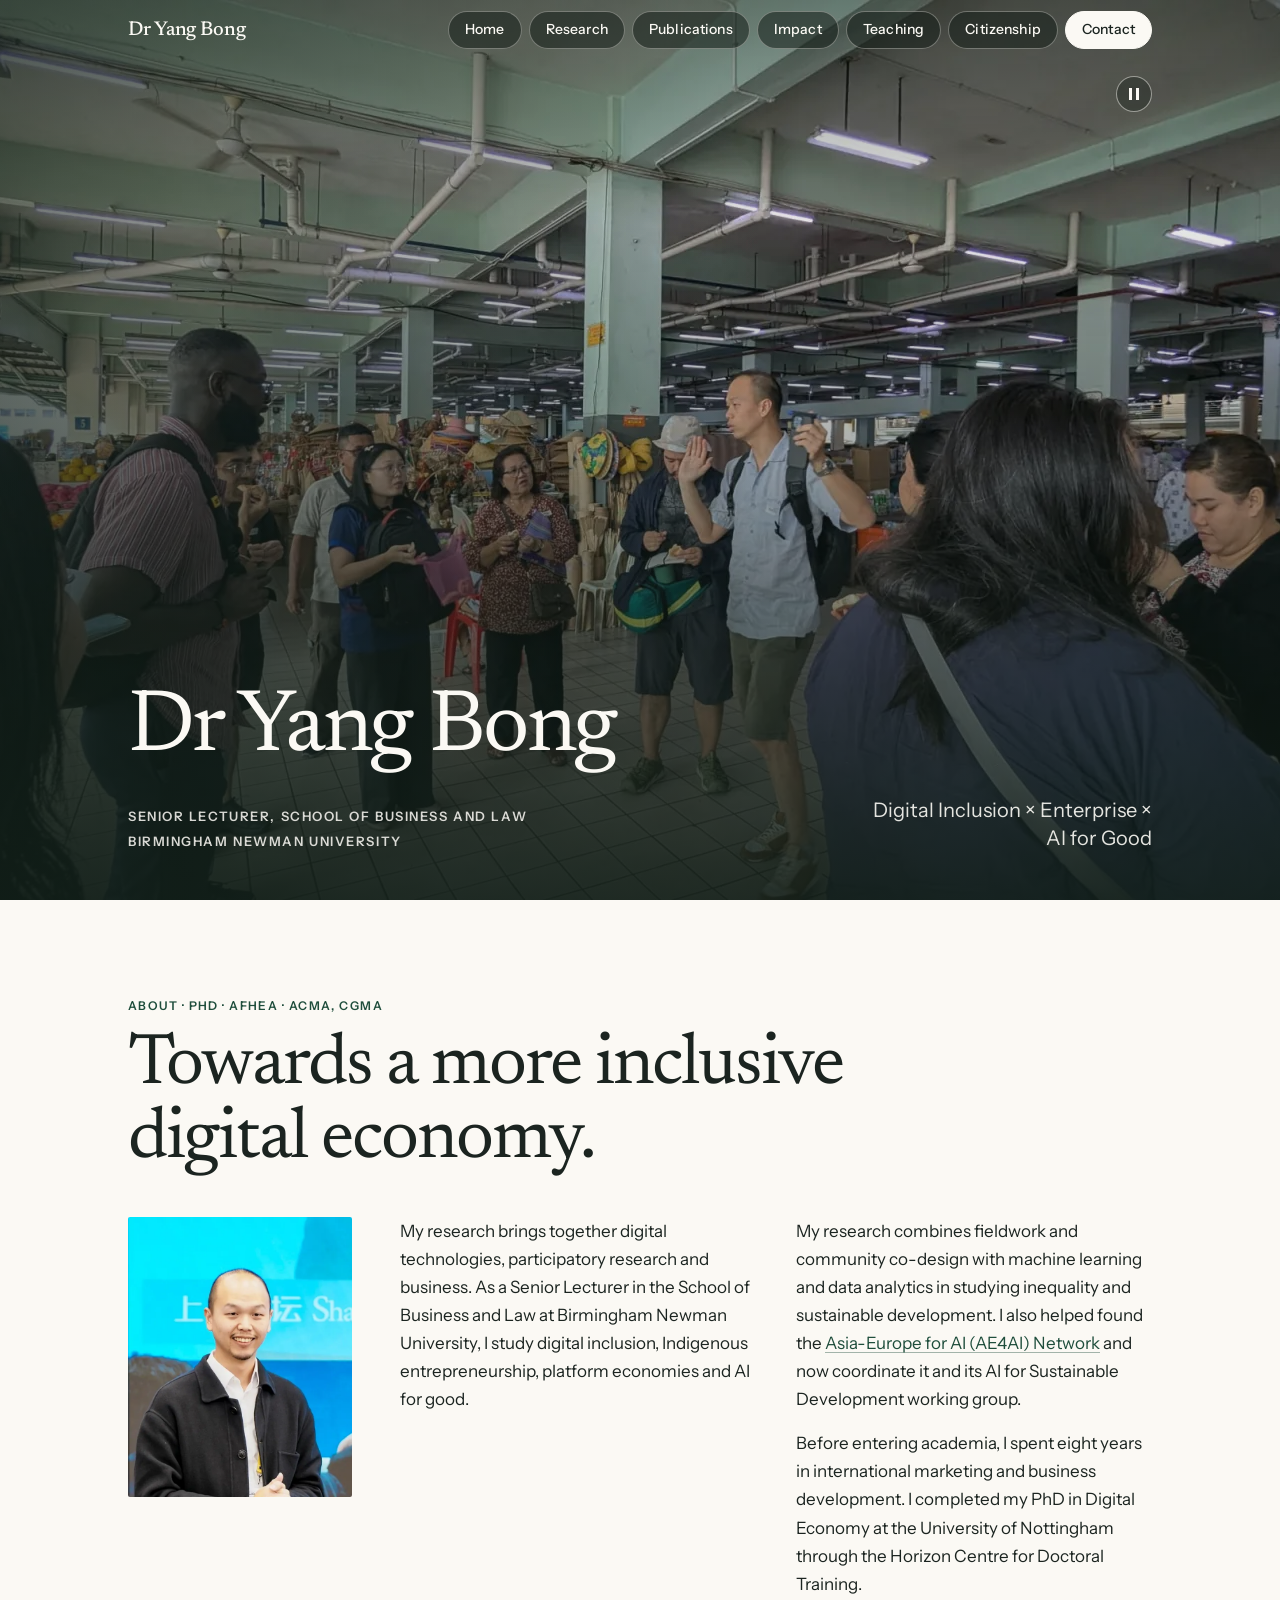
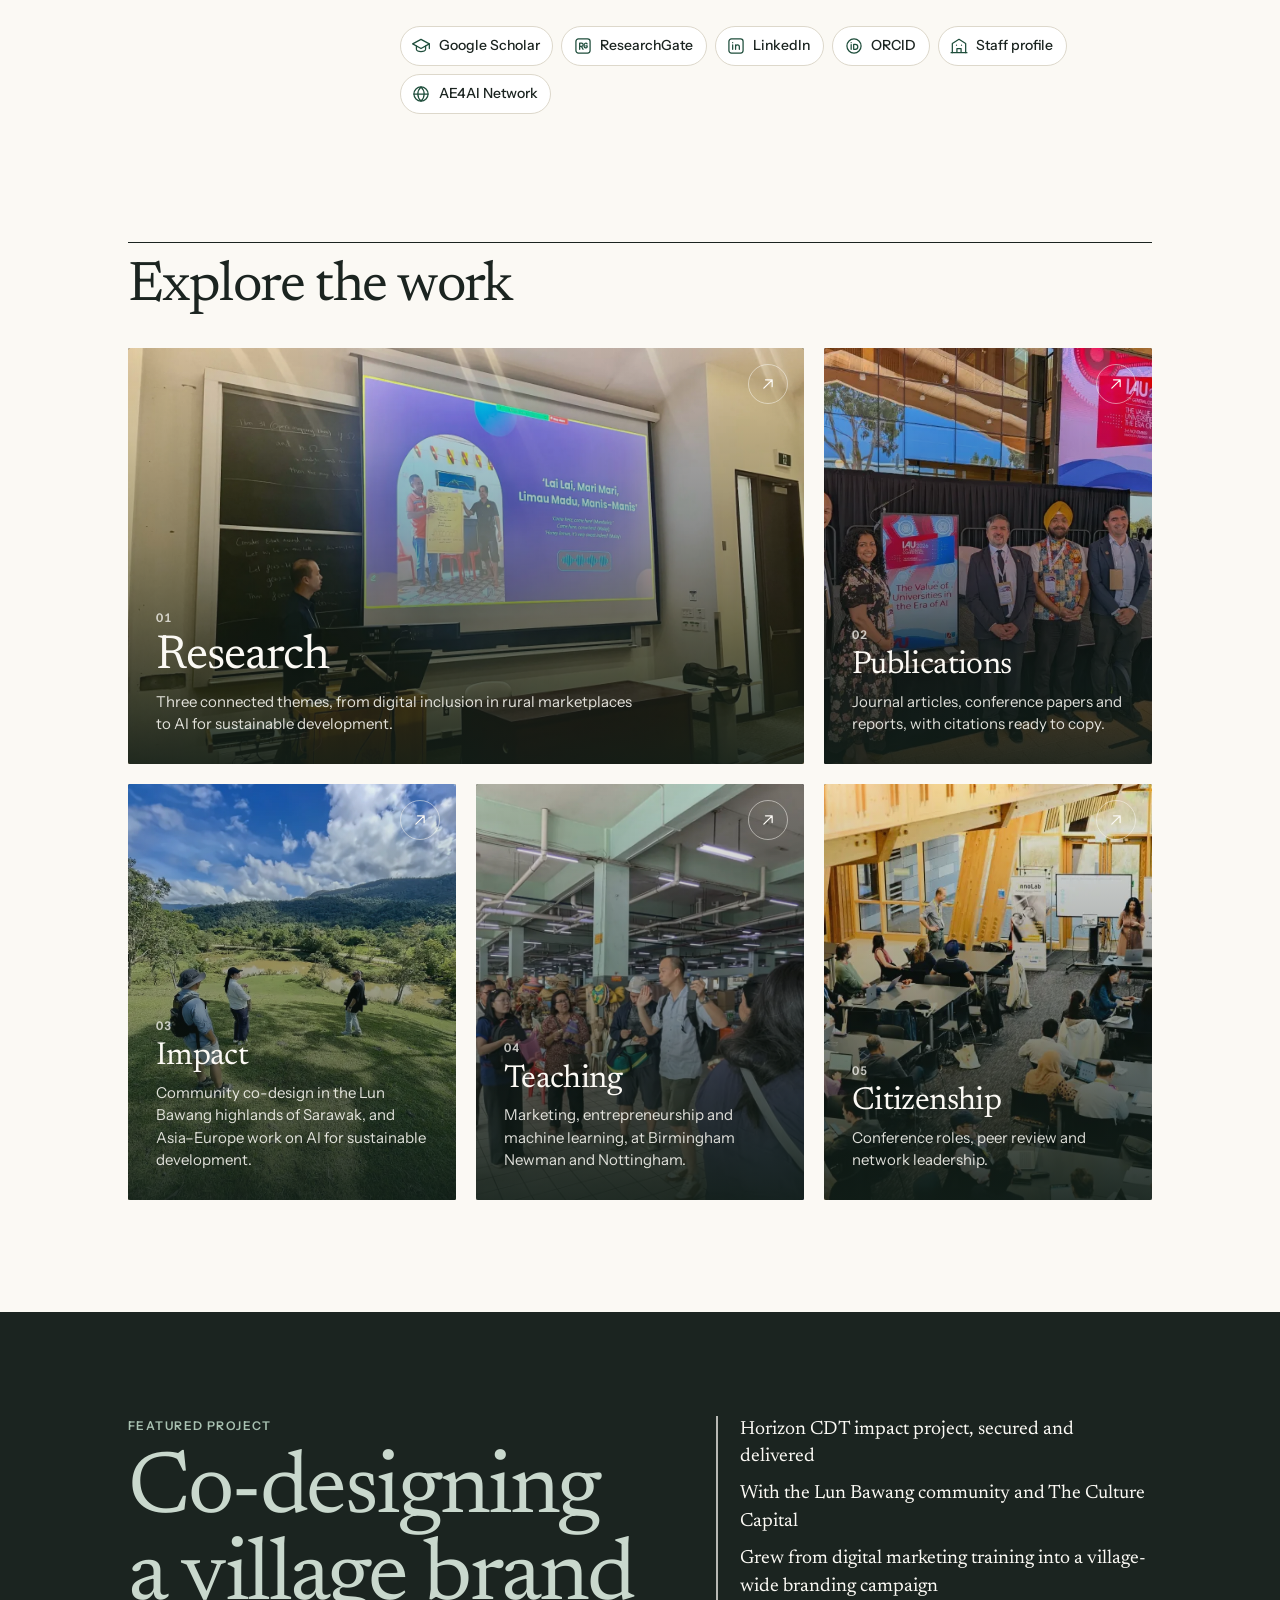
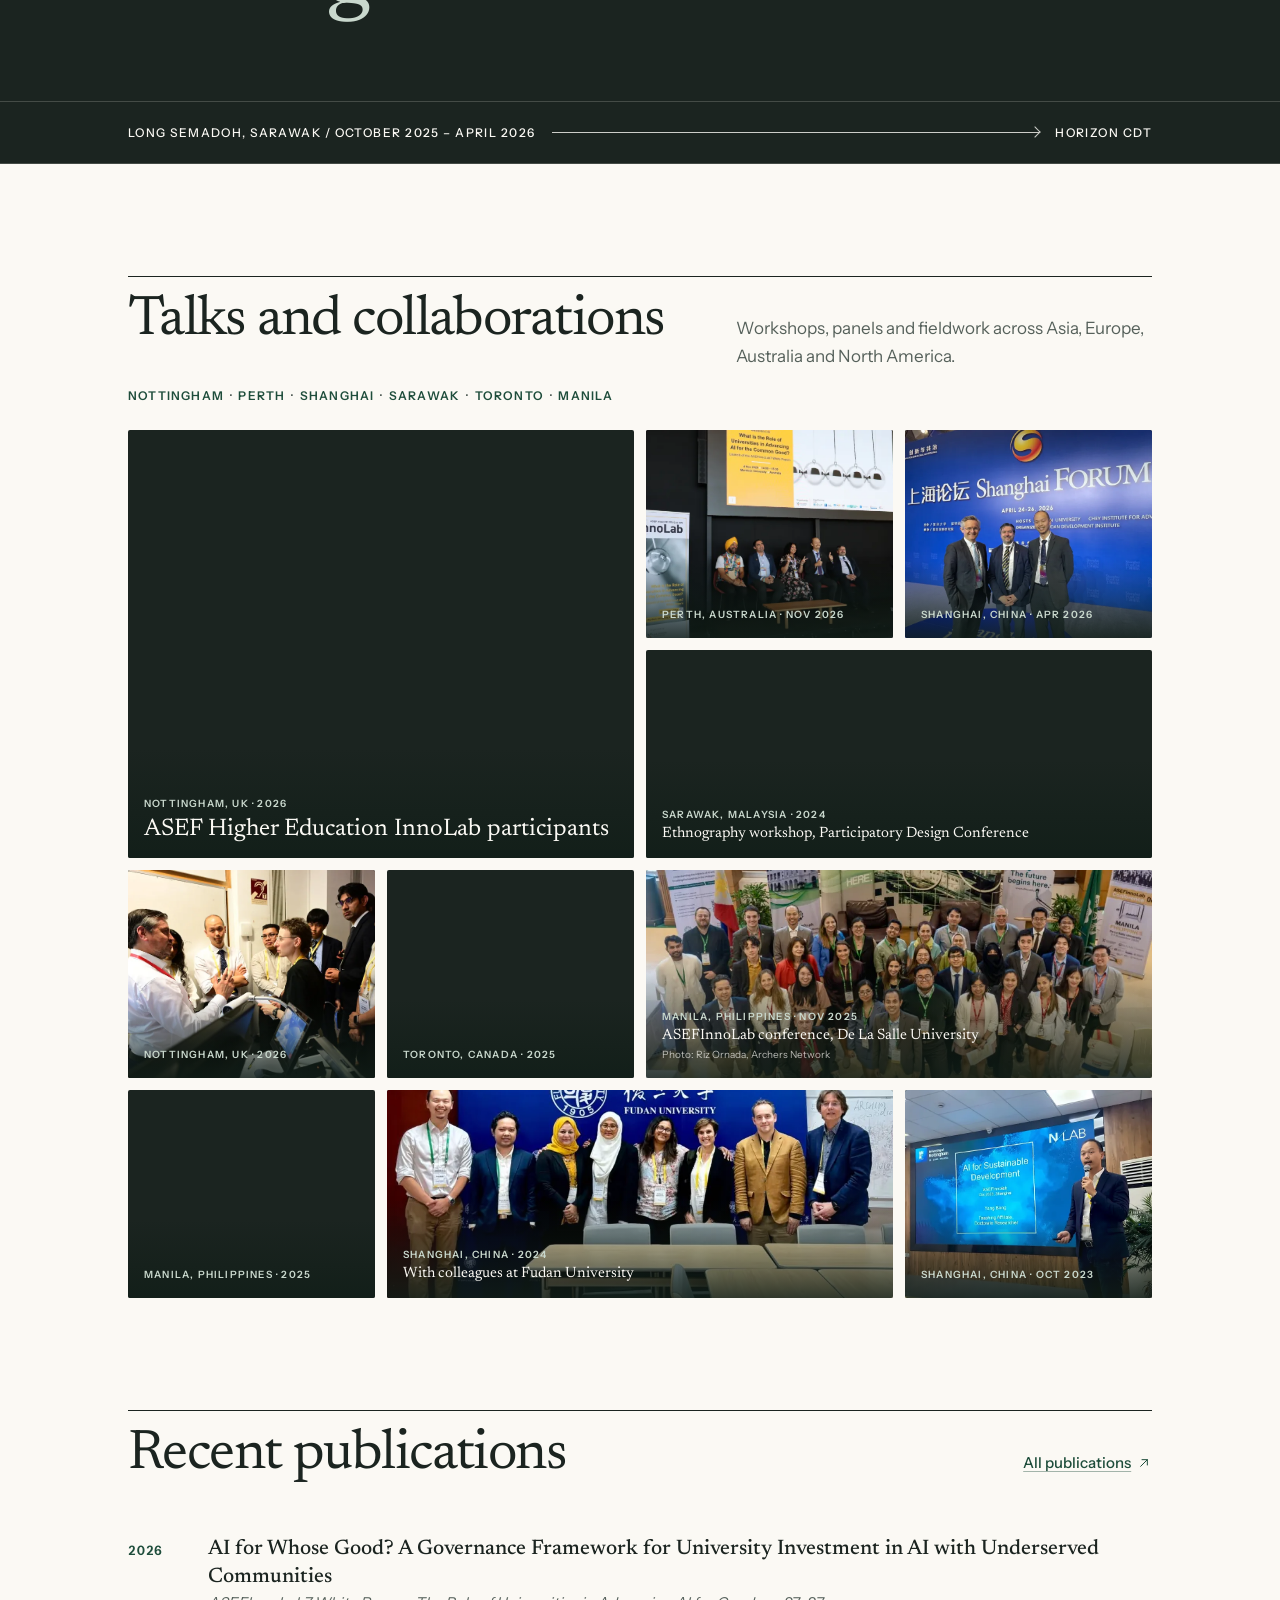
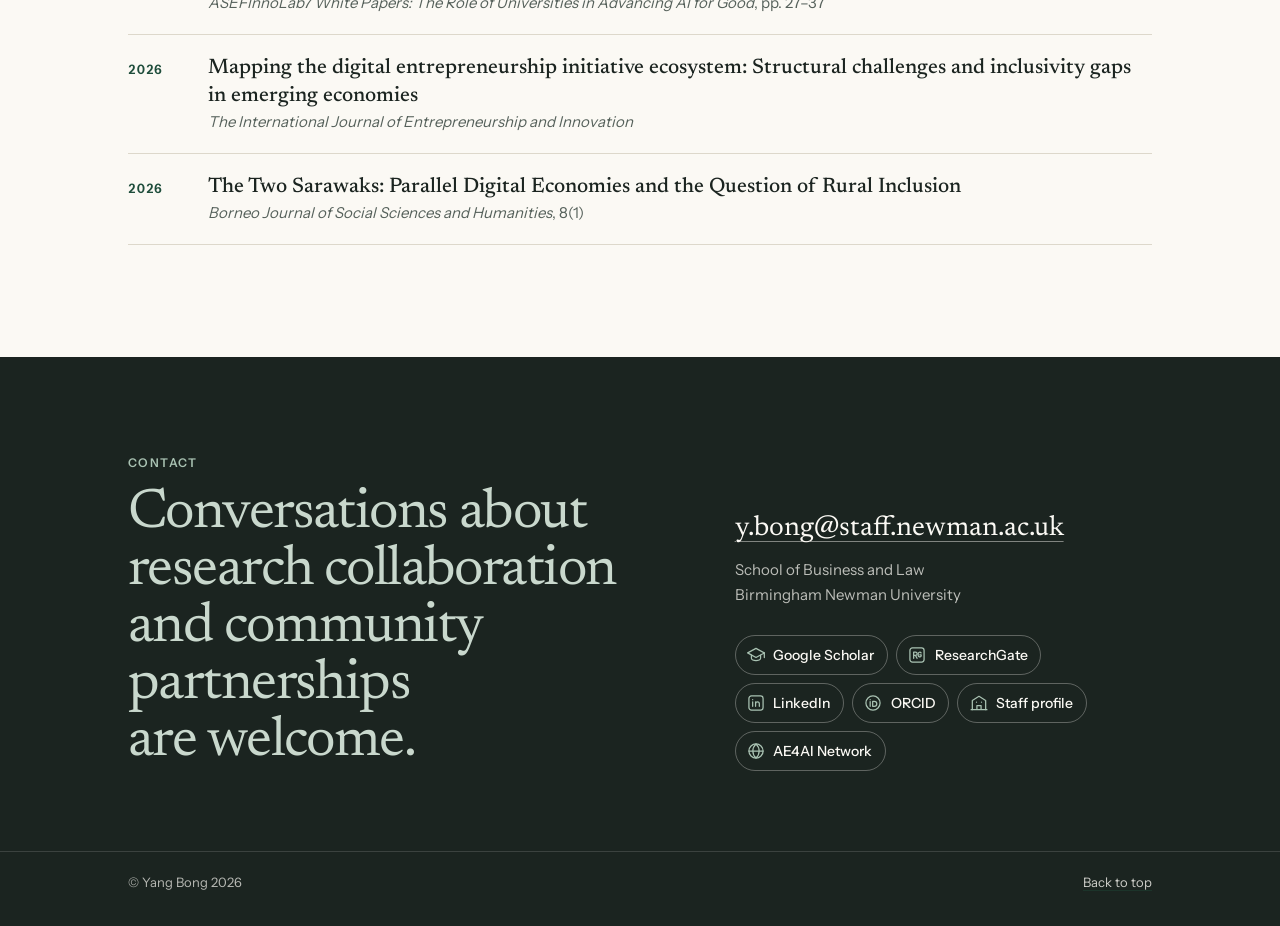
==== commit 335f97f5: "New intro heading, Publications photo breaks, ASEFInnoLab7 on Citizenship - Home intro heading: "Tow" ====
--- a/index.html
+++ b/index.html
@@ -6,14 +6,14 @@
 
   <!-- Generated by scripts/make_pages.py from scripts/page.template.html. Edit those, not this file. -->
   <title>Dr Yang Bong · Senior Lecturer, Birmingham Newman University</title>
-  <meta name="description" content="Dr Yang Bong is a Senior Lecturer at Birmingham Newman University researching digital inclusion, rural and Indigenous entrepreneurship, subsistence marketplaces, platform economies and AI for sustainable development.">
+  <meta name="description" content="Dr Yang Bong is a Senior Lecturer at Birmingham Newman University researching digital inclusion, Indigenous entrepreneurship, platform economies and AI for good.">
   <meta name="author" content="Yang Bong">
   <link rel="canonical" href="https://bongyang.github.io/">
 
   <meta property="og:type" content="profile">
   <meta property="og:site_name" content="Dr Yang Bong">
   <meta property="og:title" content="Dr Yang Bong · Senior Lecturer, Birmingham Newman University">
-  <meta property="og:description" content="Dr Yang Bong is a Senior Lecturer at Birmingham Newman University researching digital inclusion, rural and Indigenous entrepreneurship, subsistence marketplaces, platform economies and AI for sustainable development.">
+  <meta property="og:description" content="Dr Yang Bong is a Senior Lecturer at Birmingham Newman University researching digital inclusion, Indigenous entrepreneurship, platform economies and AI for good.">
   <meta property="og:url" content="https://bongyang.github.io/">
   <meta property="og:image" content="https://bongyang.github.io/assets/img/og-image.png">
   <meta property="og:image:width" content="1200">
--- a/assets/css/style.css
+++ b/assets/css/style.css
@@ -429,8 +429,6 @@
 .next a:hover .next__title::after { transform: translateX(.4rem); }
 
 @media (min-width: 48rem) {
-  .nav { gap: .45rem; padding-right: 0; margin-right: 0; -webkit-mask-image: none; mask-image: none; }
-  .nav a { padding: .42rem 1rem; font-size: .875rem; }
   .cover { min-height: 100svh; }
   .cover__img img { object-position: var(--pos, 50% 50%); }
   .cover__pause { right: max(var(--gutter), calc((100vw - 68rem) / 2 + var(--gutter))); }
@@ -454,10 +452,20 @@
   .recent__list li { grid-template-columns: 4.5rem 1fr; }
   .contact { grid-template-columns: minmax(0, 1.3fr) minmax(0, 1fr); align-items: end; column-gap: 4rem; padding-top: 6rem; padding-bottom: 5rem; }
   .phero { grid-template-columns: minmax(0, 1fr) minmax(0, 1fr); column-gap: 4rem; align-items: end; padding-top: 4.5rem; padding-bottom: 4rem; }
+  .phero__title { font-size: min(6.25rem, 7.2vw); overflow-wrap: break-word; }
+  .phero--text { grid-template-columns: minmax(0, 1fr); padding-bottom: 2.5rem; }
+  .phero--text .phero__title { font-size: clamp(4rem, 9vw, 7.5rem); }
+  .pstrip { grid-template-columns: repeat(3, minmax(0, 1fr)); gap: 1rem; }
+  .sfeature { grid-template-columns: minmax(0, 1fr) minmax(0, 1fr); column-gap: 3rem; }
+  .sfeature .eyebrow, .sfeature .display { grid-column: 1 / -1; }
+  .sfeature__text { grid-column: 1 / -1; columns: 2; column-gap: 2.5rem; }
+  .sfeature__text p { break-inside: avoid; }
   .page { padding-top: 4rem; padding-bottom: 6rem; }
   .page--research > *, .page--teaching > *, .page--service > *, .page--publications > * { max-width: 58rem; }
 }
 @media (min-width: 64rem) {
+  .nav { gap: .45rem; padding-right: 0; margin-right: 0; -webkit-mask-image: none; mask-image: none; }
+  .nav a { padding: .42rem 1rem; font-size: .875rem; }
   .cards { grid-template-columns: repeat(3, 1fr); }
   .card--wide { grid-column: span 2; }
   .card--wide h3 { font-size: 3rem; }
@@ -517,3 +525,20 @@
   .tile--lg .tile__cap { font-size: 1.5rem; }
   .map__frame { aspect-ratio: 760 / 520; }
 }
+
+/* ---------- publications: photo breaks between groups ---------- */
+.pbreak, .pstrip { margin: 3rem 0 1rem; }
+.pbreak img { width: 100%; aspect-ratio: 21 / 9; object-fit: cover; object-position: var(--pos, 50% 50%); border-radius: 2px; background: var(--paper-deep); }
+.pstrip { display: grid; gap: 1.25rem; }
+.pstrip img { width: 100%; aspect-ratio: 4 / 3; object-fit: cover; object-position: var(--pos, 50% 50%); border-radius: 2px; background: var(--paper-deep); }
+.pbreak figcaption, .pstrip figcaption { margin-top: .5rem; font-size: .8125rem; line-height: 1.4; color: var(--muted); }
+.credit { display: block; font-size: .75rem; color: #7C847E; }
+
+/* ---------- citizenship: featured ASEFInnoLab7 ---------- */
+.sfeature { display: grid; gap: 1.25rem; margin-bottom: 3.5rem; }
+.page .sfeature .display { font: 400 clamp(2rem, 5.5vw, 3.25rem)/1.05 var(--serif); letter-spacing: -.025em; margin-top: -.5rem; }
+.sfeature__text p + p { margin-top: 1rem; }
+.sfeature__text p { font-size: 1.0625rem; line-height: 1.65; }
+.mosaic--feature { margin-top: .75rem; grid-column: 1 / -1; }
+.mosaic--feature .tile:not(.tile--lg):not(.tile--wide) .tile__cap { display: block; font-size: .8125rem; }
+.page--service > .group { margin-top: 0; }
